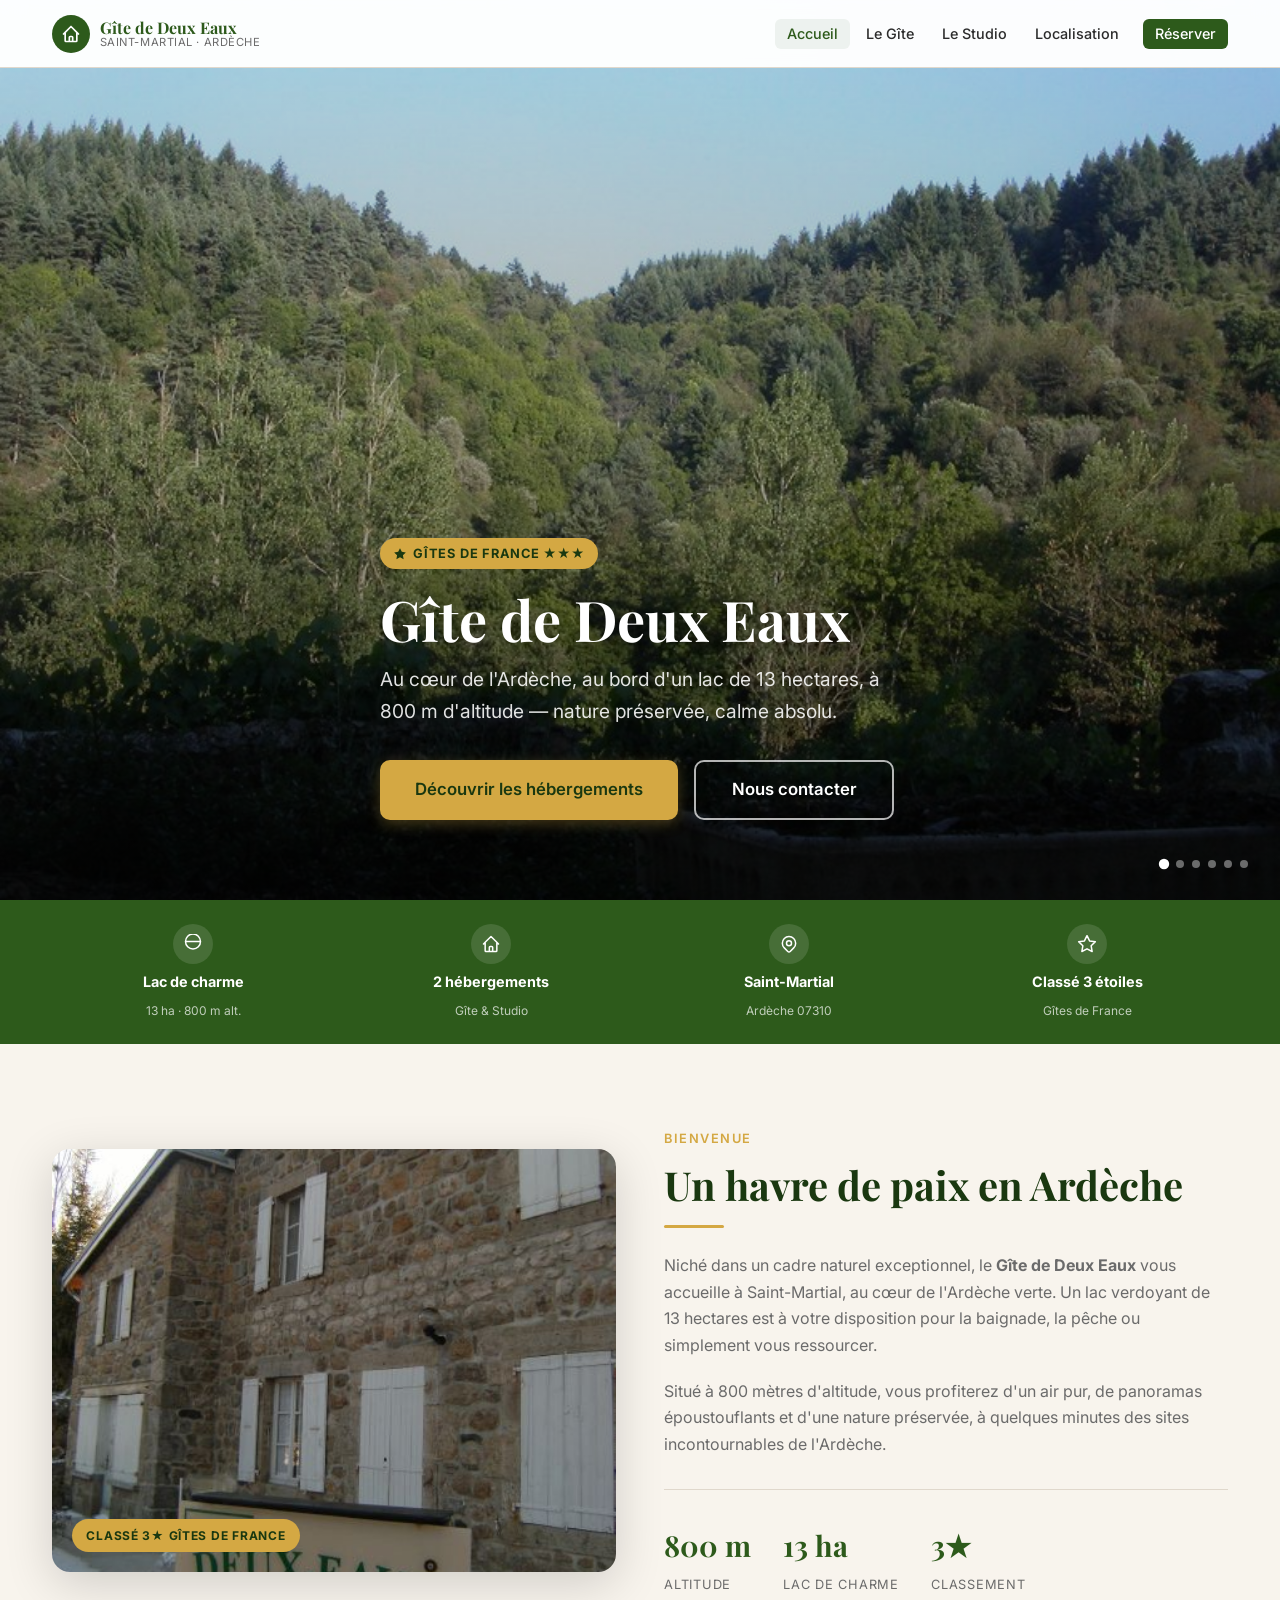
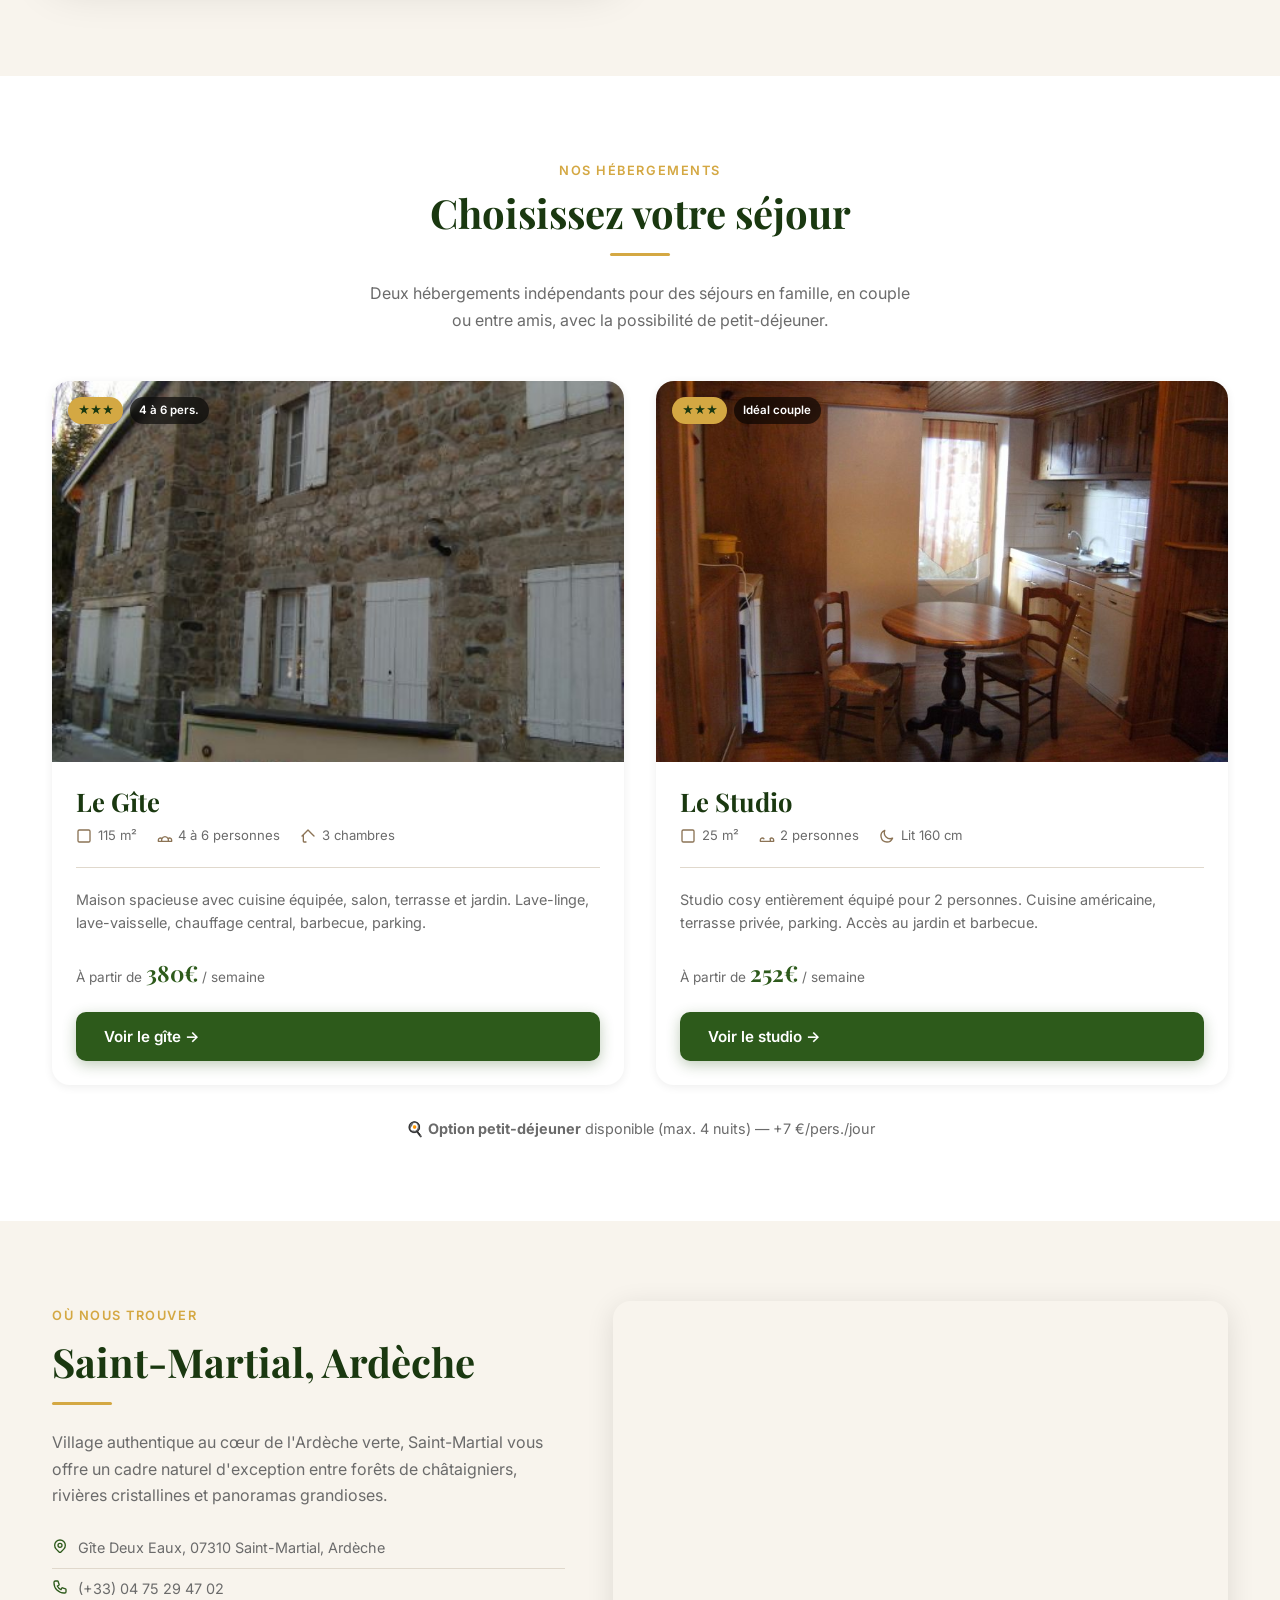
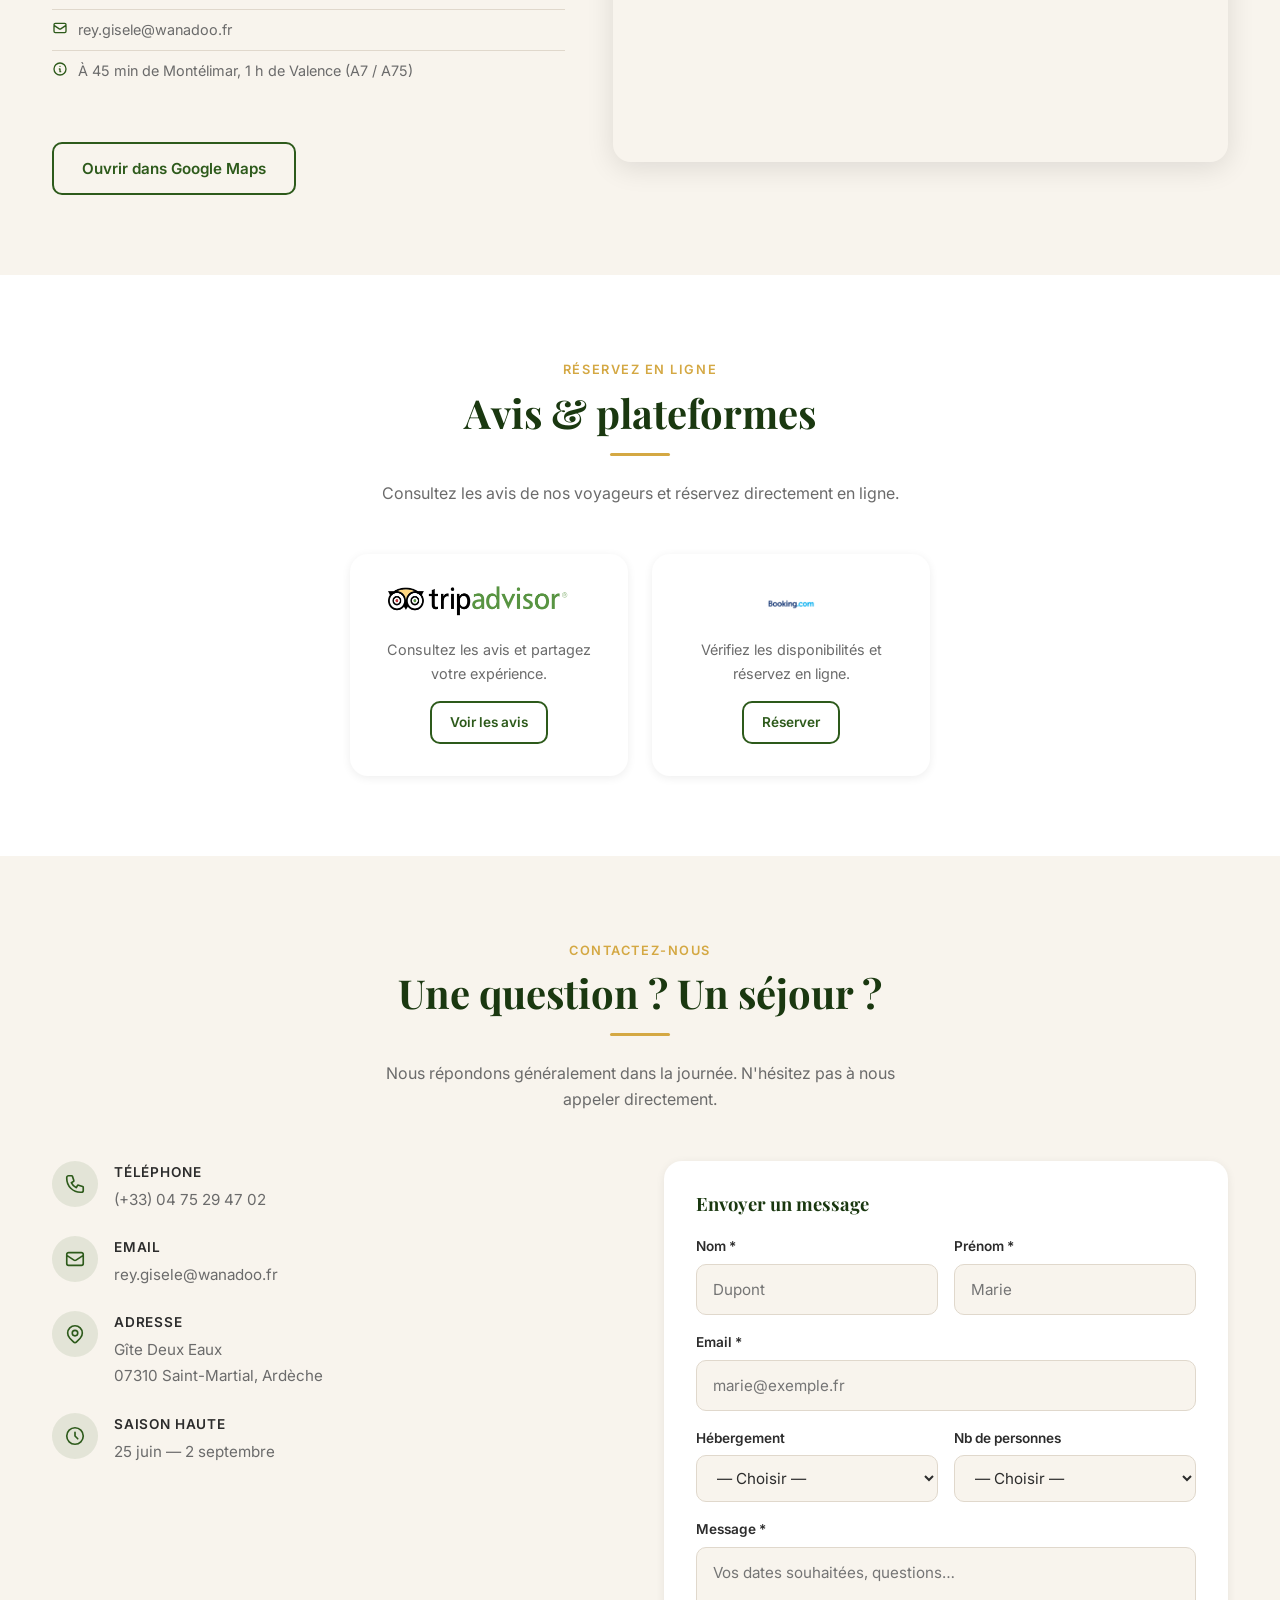
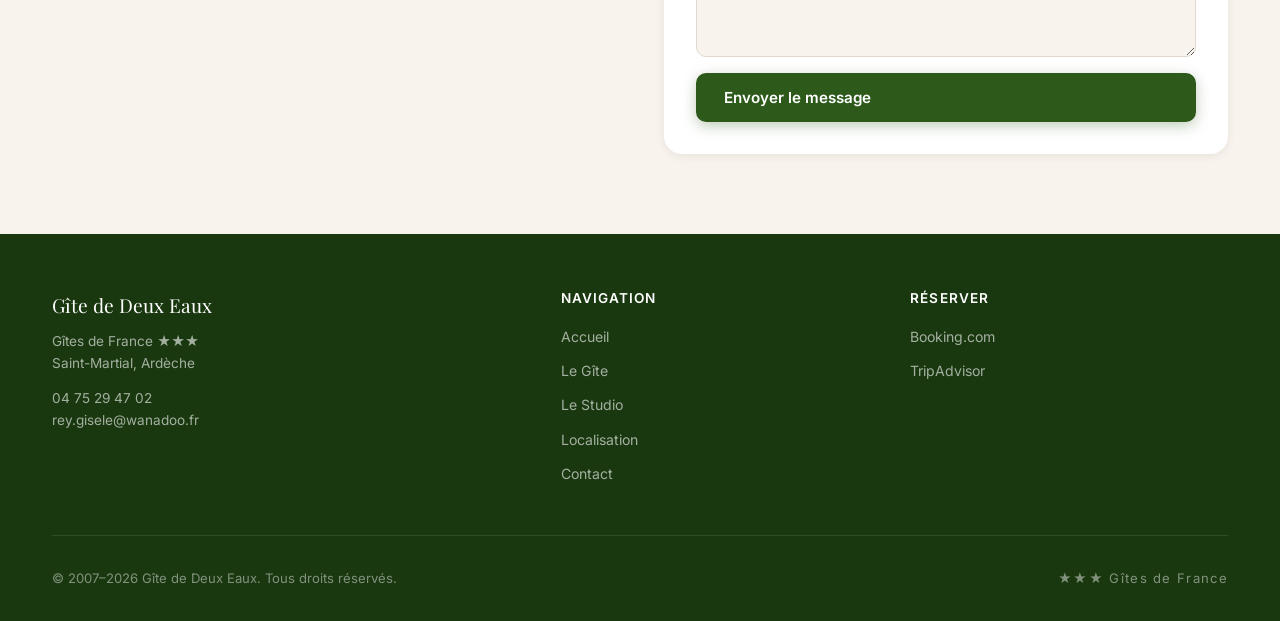
==== index.html @ bc22571c "update date" ====
<!DOCTYPE html>
<html lang="fr">
<head>
  <meta charset="UTF-8">
  <meta name="viewport" content="width=device-width, initial-scale=1.0">
  <title>Gîte de Deux Eaux — Location en Ardèche, Saint-Martial</title>
  <meta name="description" content="Gîte de France 3 étoiles à Saint-Martial en Ardèche. Au bord d'un lac de 13 hectares, à 800 m d'altitude. Gîte 115 m² (4-6 pers.) et Studio 25 m² (2 pers.).">
  <meta name="keywords" content="location gite ardeche, gite deux eaux, gite de france, gite saint martial, gite ardeche 3 etoiles">
  <link rel="canonical" href="https://giteardeche-deuxeaux.com/">
  <link rel="icon" href="gite.ico">
  <meta property="og:title" content="Gîte de Deux Eaux — Ardèche">
  <meta property="og:description" content="Gîte 3★ au bord d'un lac en Ardèche. Gîte 115 m² et Studio 25 m² à Saint-Martial.">
  <meta property="og:image" content="img/pres/5.jpg">
  <meta property="og:type" content="website">

  <link rel="preconnect" href="https://fonts.googleapis.com">
  <link rel="preconnect" href="https://fonts.gstatic.com" crossorigin>
  <link href="https://fonts.googleapis.com/css2?family=Playfair+Display:ital,wght@0,400;0,700;1,400&family=Inter:wght@400;500;600&display=swap" rel="stylesheet">
  <link rel="stylesheet" href="css/main.css">

  <script async src="https://www.googletagmanager.com/gtag/js?id=UA-49040727-1"></script>
  <script>window.dataLayer=window.dataLayer||[];function gtag(){dataLayer.push(arguments);}gtag('js',new Date());gtag('config','UA-49040727-1');</script>
</head>
<body>

<!-- NAVIGATION -->
<nav class="nav" id="nav" role="navigation" aria-label="Navigation principale">
  <div class="container nav__inner">
    <a href="index.html" class="nav__logo" aria-label="Gîte de Deux Eaux — Accueil">
      <div class="nav__logo-mark" aria-hidden="true">
        <svg viewBox="0 0 24 24" aria-hidden="true"><path d="M3 12l2-2m0 0l7-7 7 7M5 10v10a1 1 0 001 1h3m10-11l2 2m-2-2v10a1 1 0 01-1 1h-3m-6 0a1 1 0 001-1v-4a1 1 0 011-1h2a1 1 0 011 1v4a1 1 0 001 1m-6 0h6" stroke-linecap="round" stroke-linejoin="round"/></svg>
      </div>
      <div class="nav__logo-text">
        <span class="nav__logo-name">Gîte de Deux Eaux</span>
        <span class="nav__logo-sub">Saint-Martial · Ardèche</span>
      </div>
    </a>
    <ul class="nav__links" role="list">
      <li><a href="index.html" class="active">Accueil</a></li>
      <li><a href="location-gite-ardeche-deux-eaux-maison.html">Le Gîte</a></li>
      <li><a href="location-gite-ardeche-deux-eaux-studio.html">Le Studio</a></li>
      <li><a href="#localisation">Localisation</a></li>
      <li><a href="#contact" class="nav__book">Réserver</a></li>
    </ul>
    <button class="nav__burger" id="burger" aria-expanded="false" aria-controls="mobileMenu" aria-label="Ouvrir le menu">
      <span></span><span></span><span></span>
    </button>
  </div>
</nav>

<!-- Mobile menu -->
<div class="nav__mobile" id="mobileMenu" role="dialog" aria-label="Menu de navigation">
  <ul role="list">
    <li><a href="index.html">Accueil</a></li>
    <li><a href="location-gite-ardeche-deux-eaux-maison.html">Le Gîte (115 m²)</a></li>
    <li><a href="location-gite-ardeche-deux-eaux-studio.html">Le Studio (25 m²)</a></li>
    <li><a href="#localisation">Localisation</a></li>
    <li><a href="#contact" class="nav__book-mobile">Réserver / Contact</a></li>
  </ul>
</div>

<!-- HERO -->
<section class="hero" id="home" aria-label="Bienvenue au Gîte de Deux Eaux">
  <div class="hero__slides" aria-hidden="true">
    <div class="hero__slide active" style="background-image:url('img/pres/5.jpg')"></div>
    <div class="hero__slide" style="background-image:url('img/pres/8.jpg')"></div>
    <div class="hero__slide" style="background-image:url('img/pres/9.jpg')"></div>
    <div class="hero__slide" style="background-image:url('img/pres/11.jpg')"></div>
    <div class="hero__slide" style="background-image:url('img/pres/15.jpg')"></div>
    <div class="hero__slide" style="background-image:url('img/pres/16.jpg')"></div>
  </div>
  <div class="hero__overlay" aria-hidden="true"></div>
  <div class="hero__content container">
    <span class="hero__badge">
      <svg width="14" height="14" viewBox="0 0 24 24" fill="currentColor" aria-hidden="true"><path d="M12 2l3.09 6.26L22 9.27l-5 4.87 1.18 6.88L12 17.77l-6.18 3.25L7 14.14 2 9.27l6.91-1.01L12 2z"/></svg>
      Gîtes de France &#x2605;&#x2605;&#x2605;
    </span>
    <h1>Gîte de Deux Eaux</h1>
    <p>Au cœur de l'Ardèche, au bord d'un lac de 13 hectares, à 800 m d'altitude — nature préservée, calme absolu.</p>
    <div class="hero__actions">
      <a href="location-gite-ardeche-deux-eaux-maison.html" class="btn btn--accent btn--lg">Découvrir les hébergements</a>
      <a href="#contact" class="btn btn--outline btn--lg">Nous contacter</a>
    </div>
  </div>
  <div class="hero__dots" aria-label="Navigation du diaporama">
    <button class="hero__dot active" aria-label="Photo 1"></button>
    <button class="hero__dot" aria-label="Photo 2"></button>
    <button class="hero__dot" aria-label="Photo 3"></button>
    <button class="hero__dot" aria-label="Photo 4"></button>
    <button class="hero__dot" aria-label="Photo 5"></button>
    <button class="hero__dot" aria-label="Photo 6"></button>
  </div>
</section>

<!-- FEATURES BAR -->
<div class="features-bar">
  <div class="container">
    <div class="features-bar__grid">
      <div class="feature-item">
        <div class="feature-item__icon" aria-hidden="true">
          <svg viewBox="0 0 24 24"><path d="M3 9a9 9 0 0118 0M3 9c0 5 4 9 9 9s9-4 9-9M3 9h18" stroke-linecap="round" stroke-linejoin="round"/></svg>
        </div>
        <strong>Lac de charme</strong>
        <span>13 ha · 800 m alt.</span>
      </div>
      <div class="feature-item">
        <div class="feature-item__icon" aria-hidden="true">
          <svg viewBox="0 0 24 24"><path d="M3 12l2-2m0 0l7-7 7 7M5 10v10a1 1 0 001 1h3m10-11l2 2m-2-2v10a1 1 0 01-1 1h-3m-6 0a1 1 0 001-1v-4a1 1 0 011-1h2a1 1 0 011 1v4a1 1 0 001 1m-6 0h6" stroke-linecap="round" stroke-linejoin="round"/></svg>
        </div>
        <strong>2 hébergements</strong>
        <span>Gîte &amp; Studio</span>
      </div>
      <div class="feature-item">
        <div class="feature-item__icon" aria-hidden="true">
          <svg viewBox="0 0 24 24"><path d="M17.657 16.657L13.414 20.9a1.998 1.998 0 01-2.827 0l-4.244-4.243a8 8 0 1111.314 0z" stroke-linecap="round" stroke-linejoin="round"/><path d="M15 11a3 3 0 11-6 0 3 3 0 016 0z" stroke-linecap="round" stroke-linejoin="round"/></svg>
        </div>
        <strong>Saint-Martial</strong>
        <span>Ardèche 07310</span>
      </div>
      <div class="feature-item">
        <div class="feature-item__icon" aria-hidden="true">
          <svg viewBox="0 0 24 24"><path d="M12 2l3.09 6.26L22 9.27l-5 4.87 1.18 6.88L12 17.77l-6.18 3.25L7 14.14 2 9.27l6.91-1.01L12 2z" stroke-linecap="round" stroke-linejoin="round"/></svg>
        </div>
        <strong>Classé 3 étoiles</strong>
        <span>Gîtes de France</span>
      </div>
    </div>
  </div>
</div>

<!-- INTRO -->
<section class="section" id="presentation">
  <div class="container">
    <div class="intro__grid">
      <div class="intro__image fade-up">
        <img src="img/maison/1.JPG" alt="Vue extérieure du Gîte de Deux Eaux en Ardèche" loading="lazy" width="600" height="450">
        <span class="intro__badge">Classé 3&#x2605; Gîtes de France</span>
      </div>
      <div class="intro__text fade-up">
        <span class="eyebrow">Bienvenue</span>
        <h2>Un havre de paix en Ardèche</h2>
        <div class="separator"></div>
        <p>Niché dans un cadre naturel exceptionnel, le <strong>Gîte de Deux Eaux</strong> vous accueille à Saint-Martial, au cœur de l'Ardèche verte. Un lac verdoyant de 13 hectares est à votre disposition pour la baignade, la pêche ou simplement vous ressourcer.</p>
        <p>Situé à 800 mètres d'altitude, vous profiterez d'un air pur, de panoramas époustouflants et d'une nature préservée, à quelques minutes des sites incontournables de l'Ardèche.</p>
        <div class="intro__stats">
          <div class="intro__stat">
            <strong>800 m</strong>
            <span>Altitude</span>
          </div>
          <div class="intro__stat">
            <strong>13 ha</strong>
            <span>Lac de charme</span>
          </div>
          <div class="intro__stat">
            <strong>3&#x2605;</strong>
            <span>Classement</span>
          </div>
        </div>
      </div>
    </div>
  </div>
</section>

<!-- HÉBERGEMENTS -->
<section class="section section--alt" id="hebergements">
  <div class="container">
    <div class="section__header fade-up">
      <span class="eyebrow">Nos hébergements</span>
      <h2>Choisissez votre séjour</h2>
      <div class="separator separator--center"></div>
      <p>Deux hébergements indépendants pour des séjours en famille, en couple ou entre amis, avec la possibilité de petit-déjeuner.</p>
    </div>

    <div class="properties__grid">

      <!-- Le Gîte -->
      <article class="prop-card fade-up">
        <div class="prop-card__img">
          <img src="img/maison/1.JPG" alt="Le Gîte — maison 115 m²" loading="lazy" width="600" height="400">
          <div class="prop-card__tags">
            <span class="tag tag--accent">&#x2605;&#x2605;&#x2605;</span>
            <span class="tag">4 à 6 pers.</span>
          </div>
        </div>
        <div class="prop-card__body">
          <h3>Le Gîte</h3>
          <div class="prop-card__meta">
            <span class="prop-meta-item">
              <svg viewBox="0 0 24 24"><rect x="3" y="3" width="18" height="18" rx="2" stroke-linecap="round" stroke-linejoin="round"/></svg>
              115 m²
            </span>
            <span class="prop-meta-item">
              <svg viewBox="0 0 24 24"><path d="M17 20h5v-2a3 3 0 00-5.356-1.857M17 20H7m10 0v-2c0-.656-.126-1.283-.356-1.857M7 20H2v-2a3 3 0 015.356-1.857M7 20v-2c0-.656.126-1.283.356-1.857m0 0a5.002 5.002 0 019.288 0" stroke-linecap="round" stroke-linejoin="round"/></svg>
              4 à 6 personnes
            </span>
            <span class="prop-meta-item">
              <svg viewBox="0 0 24 24"><path d="M3 12l2-2m0 0l7-7 7 7M5 10v10a1 1 0 001 1h3m10-11l2 2" stroke-linecap="round" stroke-linejoin="round"/></svg>
              3 chambres
            </span>
          </div>
          <p>Maison spacieuse avec cuisine équipée, salon, terrasse et jardin. Lave-linge, lave-vaisselle, chauffage central, barbecue, parking.</p>
          <div class="prop-card__price">
            À partir de <strong>380€</strong> / semaine
          </div>
          <a href="location-gite-ardeche-deux-eaux-maison.html" class="btn btn--primary">Voir le gîte &rarr;</a>
        </div>
      </article>

      <!-- Le Studio -->
      <article class="prop-card fade-up">
        <div class="prop-card__img">
          <img src="img/studio/1.JPG" alt="Le Studio — logement pour 2 personnes 25 m²" loading="lazy" width="600" height="400">
          <div class="prop-card__tags">
            <span class="tag tag--accent">&#x2605;&#x2605;&#x2605;</span>
            <span class="tag">Idéal couple</span>
          </div>
        </div>
        <div class="prop-card__body">
          <h3>Le Studio</h3>
          <div class="prop-card__meta">
            <span class="prop-meta-item">
              <svg viewBox="0 0 24 24"><rect x="3" y="3" width="18" height="18" rx="2" stroke-linecap="round" stroke-linejoin="round"/></svg>
              25 m²
            </span>
            <span class="prop-meta-item">
              <svg viewBox="0 0 24 24"><path d="M17 20h5v-2a3 3 0 00-5.356-1.857M17 20H7m10 0v-2c0-.656-.126-1.283-.356-1.857M7 20H2v-2a3 3 0 015.356-1.857" stroke-linecap="round" stroke-linejoin="round"/></svg>
              2 personnes
            </span>
            <span class="prop-meta-item">
              <svg viewBox="0 0 24 24"><path d="M20.354 15.354A9 9 0 018.646 3.646 9.003 9.003 0 0012 21a9.003 9.003 0 008.354-5.646z" stroke-linecap="round" stroke-linejoin="round"/></svg>
              Lit 160 cm
            </span>
          </div>
          <p>Studio cosy entièrement équipé pour 2 personnes. Cuisine américaine, terrasse privée, parking. Accès au jardin et barbecue.</p>
          <div class="prop-card__price">
            À partir de <strong>252€</strong> / semaine
          </div>
          <a href="location-gite-ardeche-deux-eaux-studio.html" class="btn btn--primary">Voir le studio &rarr;</a>
        </div>
      </article>
    </div>

    <p class="text-center mt-md" style="font-size:.9rem; color:var(--c-text-muted)">
      &#x1F373; <strong>Option petit-déjeuner</strong> disponible (max. 4 nuits) — +7 €/pers./jour
    </p>
  </div>
</section>

<!-- LOCALISATION -->
<section class="section" id="localisation">
  <div class="container">
    <div class="location__grid">
      <div class="location__info fade-up">
        <span class="eyebrow">Où nous trouver</span>
        <h2>Saint-Martial, Ardèche</h2>
        <div class="separator"></div>
        <p>Village authentique au cœur de l'Ardèche verte, Saint-Martial vous offre un cadre naturel d'exception entre forêts de châtaigniers, rivières cristallines et panoramas grandioses.</p>
        <ul class="location__list">
          <li>
            <svg viewBox="0 0 24 24"><path d="M17.657 16.657L13.414 20.9a1.998 1.998 0 01-2.827 0l-4.244-4.243a8 8 0 1111.314 0z" stroke-linecap="round" stroke-linejoin="round"/><path d="M15 11a3 3 0 11-6 0 3 3 0 016 0z" stroke-linecap="round" stroke-linejoin="round"/></svg>
            Gîte Deux Eaux, 07310 Saint-Martial, Ardèche
          </li>
          <li>
            <svg viewBox="0 0 24 24"><path d="M3 5a2 2 0 012-2h3.28a1 1 0 01.948.684l1.498 4.493a1 1 0 01-.502 1.21l-2.257 1.13a11.042 11.042 0 005.516 5.516l1.13-2.257a1 1 0 011.21-.502l4.493 1.498a1 1 0 01.684.949V19a2 2 0 01-2 2h-1C9.716 21 3 14.284 3 6V5z" stroke-linecap="round" stroke-linejoin="round"/></svg>
            <a href="tel:+33475294702">(+33) 04 75 29 47 02</a>
          </li>
          <li>
            <svg viewBox="0 0 24 24"><path d="M3 8l7.89 5.26a2 2 0 002.22 0L21 8M5 19h14a2 2 0 002-2V7a2 2 0 00-2-2H5a2 2 0 00-2 2v10a2 2 0 002 2z" stroke-linecap="round" stroke-linejoin="round"/></svg>
            <a href="mailto:rey.gisele@wanadoo.fr">rey.gisele@wanadoo.fr</a>
          </li>
          <li>
            <svg viewBox="0 0 24 24"><path d="M13 16h-1v-4h-1m1-4h.01M21 12a9 9 0 11-18 0 9 9 0 0118 0z" stroke-linecap="round" stroke-linejoin="round"/></svg>
            À 45 min de Montélimar, 1 h de Valence (A7 / A75)
          </li>
        </ul>
        <a href="https://www.google.fr/maps/place/Gite+Deux+eaux/@44.876793,4.299393,17z"
           target="_blank" rel="noopener noreferrer" class="btn btn--outline-dark mt-md">
          Ouvrir dans Google Maps
        </a>
      </div>
      <div class="location__map-wrap fade-up">
        <iframe
          title="Localisation Gîte de Deux Eaux"
          src="https://www.google.com/maps/embed?pb=!1m18!1m12!1m3!1d1400!2d4.299393!3d44.876793!2m3!1f0!2f0!3f0!3m2!1i1024!2i768!4f13.1!3m3!1m2!1s0x0%3A0x0!2sSaint-Martial%2C+Ard%C3%A8che!5e0!3m2!1sfr!2sfr!4v1"
          allowfullscreen loading="lazy" referrerpolicy="no-referrer-when-downgrade">
        </iframe>
      </div>
    </div>
  </div>
</section>

<!-- AVIS / PLATEFORMES -->
<section class="section section--alt" id="avis">
  <div class="container">
    <div class="section__header fade-up">
      <span class="eyebrow">Réservez en ligne</span>
      <h2>Avis &amp; plateformes</h2>
      <div class="separator separator--center"></div>
      <p>Consultez les avis de nos voyageurs et réservez directement en ligne.</p>
    </div>
    <div class="platforms__grid" style="max-width:580px; margin:0 auto;">
      <a href="https://www.tripadvisor.fr/VacationRentalReview-g551474-d6834698-Gite_de_Deux_Eaux-Ardeche_Rhone_Alpes.html"
         target="_blank" rel="noopener noreferrer" class="platform-card fade-up">
        <img src="img/tripadvisor.png" alt="TripAdvisor" width="160" height="36" loading="lazy">
        <p>Consultez les avis et partagez votre expérience.</p>
        <span class="btn btn--outline-dark btn--sm">Voir les avis</span>
      </a>
      <a href="https://www.booking.com/hotel/fr/gite-deux-eaux.fr.html"
         target="_blank" rel="noopener noreferrer" class="platform-card fade-up">
        <img src="img/booking.png" alt="Booking.com" width="140" height="36" loading="lazy">
        <p>Vérifiez les disponibilités et réservez en ligne.</p>
        <span class="btn btn--outline-dark btn--sm">Réserver</span>
      </a>
    </div>
  </div>
</section>

<!-- CONTACT -->
<section class="section" id="contact">
  <div class="container">
    <div class="section__header fade-up">
      <span class="eyebrow">Contactez-nous</span>
      <h2>Une question ? Un séjour ?</h2>
      <div class="separator separator--center"></div>
      <p>Nous répondons généralement dans la journée. N'hésitez pas à nous appeler directement.</p>
    </div>
    <div class="contact__grid">
      <div class="contact-info fade-up">
        <div class="contact-item">
          <div class="contact-item__icon">
            <svg viewBox="0 0 24 24"><path d="M3 5a2 2 0 012-2h3.28a1 1 0 01.948.684l1.498 4.493a1 1 0 01-.502 1.21l-2.257 1.13a11.042 11.042 0 005.516 5.516l1.13-2.257a1 1 0 011.21-.502l4.493 1.498a1 1 0 01.684.949V19a2 2 0 01-2 2h-1C9.716 21 3 14.284 3 6V5z" stroke-linecap="round" stroke-linejoin="round"/></svg>
          </div>
          <div class="contact-item__text">
            <strong>Téléphone</strong>
            <a href="tel:+33475294702">(+33) 04 75 29 47 02</a>
          </div>
        </div>
        <div class="contact-item">
          <div class="contact-item__icon">
            <svg viewBox="0 0 24 24"><path d="M3 8l7.89 5.26a2 2 0 002.22 0L21 8M5 19h14a2 2 0 002-2V7a2 2 0 00-2-2H5a2 2 0 00-2 2v10a2 2 0 002 2z" stroke-linecap="round" stroke-linejoin="round"/></svg>
          </div>
          <div class="contact-item__text">
            <strong>Email</strong>
            <a href="mailto:rey.gisele@wanadoo.fr">rey.gisele@wanadoo.fr</a>
          </div>
        </div>
        <div class="contact-item">
          <div class="contact-item__icon">
            <svg viewBox="0 0 24 24"><path d="M17.657 16.657L13.414 20.9a1.998 1.998 0 01-2.827 0l-4.244-4.243a8 8 0 1111.314 0z" stroke-linecap="round" stroke-linejoin="round"/><path d="M15 11a3 3 0 11-6 0 3 3 0 016 0z" stroke-linecap="round" stroke-linejoin="round"/></svg>
          </div>
          <div class="contact-item__text">
            <strong>Adresse</strong>
            <span>Gîte Deux Eaux<br>07310 Saint-Martial, Ardèche</span>
          </div>
        </div>
        <div class="contact-item">
          <div class="contact-item__icon">
            <svg viewBox="0 0 24 24"><path d="M12 8v4l3 3m6-3a9 9 0 11-18 0 9 9 0 0118 0z" stroke-linecap="round" stroke-linejoin="round"/></svg>
          </div>
          <div class="contact-item__text">
            <strong>Saison haute</strong>
            <span>25 juin — 2 septembre</span>
          </div>
        </div>
      </div>

      <div class="contact-form fade-up">
        <h3>Envoyer un message</h3>
        <form id="contactForm" action="mailto:rey.gisele@wanadoo.fr" novalidate>
          <div class="form-row form-row--2">
            <div class="form-group">
              <label for="nom">Nom *</label>
              <input type="text" id="nom" name="nom" required autocomplete="family-name" placeholder="Dupont">
            </div>
            <div class="form-group">
              <label for="prenom">Prénom *</label>
              <input type="text" id="prenom" name="prenom" required autocomplete="given-name" placeholder="Marie">
            </div>
          </div>
          <div class="form-row">
            <div class="form-group">
              <label for="email">Email *</label>
              <input type="email" id="email" name="email" required autocomplete="email" placeholder="marie@exemple.fr">
            </div>
          </div>
          <div class="form-row form-row--2">
            <div class="form-group">
              <label for="hebergement">Hébergement</label>
              <select id="hebergement" name="hebergement">
                <option value="">— Choisir —</option>
                <option value="gite">Le Gîte (4-6 pers.)</option>
                <option value="studio">Le Studio (2 pers.)</option>
              </select>
            </div>
            <div class="form-group">
              <label for="personnes">Nb de personnes</label>
              <select id="personnes" name="personnes">
                <option value="">— Choisir —</option>
                <option>2</option><option>3</option><option>4</option>
                <option>5</option><option>6</option>
              </select>
            </div>
          </div>
          <div class="form-row">
            <div class="form-group">
              <label for="message">Message *</label>
              <textarea id="message" name="message" required placeholder="Vos dates souhaitées, questions…"></textarea>
            </div>
          </div>
          <button type="submit" class="btn btn--primary" style="width:100%">Envoyer le message</button>
        </form>
      </div>
    </div>
  </div>
</section>

<!-- FOOTER -->
<footer class="footer" role="contentinfo">
  <div class="container">
    <div class="footer__grid">
      <div class="footer__brand">
        <span style="display:block; font-family:var(--font-heading); font-size:1.2rem; color:#fff; margin-bottom:.35rem">Gîte de Deux Eaux</span>
        <p>Gîtes de France &#x2605;&#x2605;&#x2605;<br>Saint-Martial, Ardèche</p>
        <p style="margin-top:.75rem">
          <a href="tel:+33475294702" style="color:rgba(255,255,255,.6)">04 75 29 47 02</a><br>
          <a href="mailto:rey.gisele@wanadoo.fr" style="color:rgba(255,255,255,.6)">rey.gisele@wanadoo.fr</a>
        </p>
      </div>
      <div class="footer__col">
        <h4>Navigation</h4>
        <ul>
          <li><a href="index.html">Accueil</a></li>
          <li><a href="location-gite-ardeche-deux-eaux-maison.html">Le Gîte</a></li>
          <li><a href="location-gite-ardeche-deux-eaux-studio.html">Le Studio</a></li>
          <li><a href="#localisation">Localisation</a></li>
          <li><a href="#contact">Contact</a></li>
        </ul>
      </div>
      <div class="footer__col">
        <h4>Réserver</h4>
        <ul>
          <li><a href="https://www.booking.com/hotel/fr/gite-deux-eaux.fr.html" target="_blank" rel="noopener noreferrer">Booking.com</a></li>
          <li><a href="https://www.tripadvisor.fr/VacationRentalReview-g551474-d6834698-Gite_de_Deux_Eaux-Ardeche_Rhone_Alpes.html" target="_blank" rel="noopener noreferrer">TripAdvisor</a></li>
        </ul>
      </div>
    </div>
    <div class="footer__bottom">
      <p>&copy; 2007–2026 Gîte de Deux Eaux. Tous droits réservés.</p>
      <p class="footer__stars">&#x2605;&#x2605;&#x2605; Gîtes de France</p>
    </div>
  </div>
</footer>

<button class="scroll-top" id="scrollTop" aria-label="Retour en haut de page">
  <svg viewBox="0 0 24 24"><path d="M5 15l7-7 7 7" stroke-linecap="round" stroke-linejoin="round"/></svg>
</button>

<script src="js/main.js"></script>
</body>
</html>
---- css/main.css ----
/* ============================================================
   GÎTE DE DEUX EAUX — Design System
   Mobile-first responsive, Ardèche nature theme
   ============================================================ */

/* ===== CUSTOM PROPERTIES ===== */
:root {
  --c-primary:       #2d5a1b;
  --c-primary-dark:  #1a3810;
  --c-primary-light: #3d7a26;
  --c-secondary:     #8b7355;
  --c-accent:        #d4a843;
  --c-accent-light:  #e8c469;
  --c-bg:            #f8f4ed;
  --c-bg-card:       #ffffff;
  --c-text:          #2c2c2c;
  --c-text-muted:    #6b6b6b;
  --c-border:        #e0d8cc;
  --c-overlay:       rgba(0, 0, 0, 0.45);

  --font-heading: 'Playfair Display', Georgia, 'Times New Roman', serif;
  --font-body:    'Inter', system-ui, -apple-system, sans-serif;

  --nav-h:      68px;
  --max-w:      1240px;
  --gap:        1.5rem;
  --r:          10px;
  --r-lg:       18px;
  --shadow-sm:  0 2px 10px rgba(0,0,0,.07);
  --shadow-md:  0 6px 28px rgba(0,0,0,.11);
  --shadow-lg:  0 12px 48px rgba(0,0,0,.16);
  --ease:       .3s ease;
}

/* ===== RESET ===== */
*, *::before, *::after { box-sizing: border-box; margin: 0; padding: 0; }
html { scroll-behavior: smooth; -webkit-text-size-adjust: 100%; }
body {
  font-family: var(--font-body);
  font-size: 1rem;
  line-height: 1.65;
  color: var(--c-text);
  background: var(--c-bg);
  overflow-x: hidden;
}
img, video { max-width: 100%; height: auto; display: block; }
a { color: inherit; text-decoration: none; }
ul { list-style: none; }
button { cursor: pointer; font: inherit; border: none; background: none; }
input, textarea, select { font: inherit; }

/* ===== TYPOGRAPHY ===== */
h1, h2, h3, h4, h5 {
  font-family: var(--font-heading);
  line-height: 1.2;
  color: var(--c-primary-dark);
}
h1 { font-size: clamp(2rem, 5vw, 3.5rem); }
h2 { font-size: clamp(1.6rem, 3.5vw, 2.5rem); }
h3 { font-size: clamp(1.2rem, 2.5vw, 1.6rem); }
h4 { font-size: 1.15rem; }
p { color: var(--c-text-muted); }

/* ===== LAYOUT ===== */
.container {
  max-width: var(--max-w);
  margin: 0 auto;
  padding: 0 1.25rem;
}
@media (min-width: 768px) { .container { padding: 0 2rem; } }

.section { padding: 5rem 0; }
.section--alt { background: var(--c-bg-card); }

.section__header {
  text-align: center;
  margin-bottom: 3rem;
}
.section__header .eyebrow {
  display: inline-block;
  font-size: .8rem;
  font-weight: 600;
  letter-spacing: .12em;
  text-transform: uppercase;
  color: var(--c-accent);
  margin-bottom: .5rem;
}
.section__header h2 { margin-bottom: .75rem; }
.section__header p { max-width: 540px; margin: 0 auto; }

/* ===== BUTTONS ===== */
.btn {
  display: inline-flex;
  align-items: center;
  gap: .5rem;
  padding: .75rem 1.75rem;
  border-radius: var(--r);
  font-weight: 600;
  font-size: .95rem;
  transition: background var(--ease), color var(--ease), transform var(--ease), box-shadow var(--ease);
  white-space: nowrap;
}
.btn:hover { transform: translateY(-2px); }
.btn--primary {
  background: var(--c-primary);
  color: #fff;
  box-shadow: 0 4px 14px rgba(45,90,27,.3);
}
.btn--primary:hover {
  background: var(--c-primary-dark);
  box-shadow: 0 6px 20px rgba(45,90,27,.4);
}
.btn--accent {
  background: var(--c-accent);
  color: var(--c-primary-dark);
  box-shadow: 0 4px 14px rgba(212,168,67,.3);
}
.btn--accent:hover {
  background: var(--c-accent-light);
  box-shadow: 0 6px 20px rgba(212,168,67,.4);
}
.btn--outline {
  background: transparent;
  color: #fff;
  border: 2px solid rgba(255,255,255,.7);
}
.btn--outline:hover {
  background: rgba(255,255,255,.15);
  border-color: #fff;
}
.btn--outline-dark {
  background: transparent;
  color: var(--c-primary);
  border: 2px solid var(--c-primary);
}
.btn--outline-dark:hover { background: var(--c-primary); color: #fff; }
.btn--lg { padding: .9rem 2.2rem; font-size: 1.05rem; }
.btn--sm { padding: .5rem 1.1rem; font-size: .85rem; }

/* ===== NAVIGATION ===== */
.nav {
  position: fixed;
  top: 0; left: 0; right: 0;
  height: var(--nav-h);
  background: rgba(255,255,255,.97);
  backdrop-filter: blur(12px);
  -webkit-backdrop-filter: blur(12px);
  border-bottom: 1px solid var(--c-border);
  z-index: 1000;
  transition: box-shadow var(--ease);
}
.nav.scrolled { box-shadow: var(--shadow-sm); }

.nav__inner {
  height: 100%;
  display: flex;
  align-items: center;
  justify-content: space-between;
  gap: 1rem;
}

.nav__logo {
  display: flex;
  align-items: center;
  gap: .6rem;
  color: var(--c-primary);
}
.nav__logo-mark {
  width: 38px; height: 38px;
  background: var(--c-primary);
  border-radius: 50%;
  display: flex;
  align-items: center;
  justify-content: center;
  flex-shrink: 0;
}
.nav__logo-mark svg { width: 20px; height: 20px; fill: none; stroke: #fff; stroke-width: 2; }
.nav__logo-text { line-height: 1.1; }
.nav__logo-name {
  display: block;
  font-family: var(--font-heading);
  font-size: 1rem;
  font-weight: 700;
  color: var(--c-primary);
}
.nav__logo-sub {
  display: block;
  font-size: .7rem;
  color: var(--c-text-muted);
  letter-spacing: .05em;
  text-transform: uppercase;
}

.nav__links {
  display: none;
  align-items: center;
  gap: .25rem;
}
@media (min-width: 860px) { .nav__links { display: flex; } }

.nav__links a {
  position: relative;
  padding: .4rem .75rem;
  font-size: .9rem;
  font-weight: 500;
  color: var(--c-text);
  border-radius: 6px;
  transition: color var(--ease), background var(--ease);
}
.nav__links a:hover, .nav__links a.active {
  color: var(--c-primary);
  background: rgba(45,90,27,.07);
}
.nav__links .nav__book {
  background: var(--c-primary);
  color: #fff;
  margin-left: .5rem;
}
.nav__links .nav__book:hover {
  background: var(--c-primary-dark);
  color: #fff;
}

.nav__burger {
  display: flex;
  flex-direction: column;
  gap: 5px;
  padding: 8px;
  border-radius: 6px;
  transition: background var(--ease);
}
.nav__burger:hover { background: rgba(0,0,0,.05); }
@media (min-width: 860px) { .nav__burger { display: none; } }

.nav__burger span {
  display: block;
  width: 22px; height: 2px;
  background: var(--c-text);
  border-radius: 2px;
  transition: transform var(--ease), opacity var(--ease);
}
.nav__burger[aria-expanded="true"] span:nth-child(1) { transform: rotate(45deg) translate(5px, 5px); }
.nav__burger[aria-expanded="true"] span:nth-child(2) { opacity: 0; transform: scaleX(0); }
.nav__burger[aria-expanded="true"] span:nth-child(3) { transform: rotate(-45deg) translate(5px, -5px); }

.nav__mobile {
  position: fixed;
  top: var(--nav-h); left: 0; right: 0;
  background: #fff;
  border-bottom: 1px solid var(--c-border);
  box-shadow: var(--shadow-md);
  padding: 1.25rem;
  transform: translateY(-110%);
  opacity: 0;
  transition: transform .35s ease, opacity .35s ease;
  z-index: 998;
}
.nav__mobile.open {
  transform: translateY(0);
  opacity: 1;
}
.nav__mobile a {
  display: flex;
  align-items: center;
  padding: .85rem 0;
  font-size: 1.05rem;
  font-weight: 500;
  border-bottom: 1px solid var(--c-border);
  color: var(--c-text);
  transition: color var(--ease);
}
.nav__mobile a:hover { color: var(--c-primary); }
.nav__mobile a:last-child { border-bottom: none; padding-top: 1rem; }
.nav__mobile .nav__book-mobile {
  margin-top: .5rem;
  justify-content: center;
  background: var(--c-primary);
  color: #fff;
  border-radius: var(--r);
  border-bottom: none !important;
  padding: .85rem 1rem;
}

/* ===== HERO ===== */
.hero {
  position: relative;
  height: 100svh;
  min-height: 560px;
  max-height: 900px;
  overflow: hidden;
  margin-top: 0;
  padding-top: var(--nav-h);
  display: flex;
  align-items: flex-end;
}

.hero__slides {
  position: absolute;
  inset: 0;
}
.hero__slide {
  position: absolute;
  inset: 0;
  background-size: cover;
  background-position: center;
  opacity: 0;
  transition: opacity 1.2s ease;
}
.hero__slide.active { opacity: 1; }

.hero__overlay {
  position: absolute;
  inset: 0;
  background: linear-gradient(
    to top,
    rgba(0,0,0,.7) 0%,
    rgba(0,0,0,.3) 50%,
    rgba(0,0,0,.1) 100%
  );
}

.hero__content {
  position: relative;
  z-index: 2;
  padding: 3rem 1.25rem 4rem;
  color: #fff;
}
@media (min-width: 768px) { .hero__content { padding: 3rem 2rem 5rem; } }

.hero__badge {
  display: inline-flex;
  align-items: center;
  gap: .4rem;
  background: var(--c-accent);
  color: var(--c-primary-dark);
  font-size: .8rem;
  font-weight: 700;
  letter-spacing: .06em;
  text-transform: uppercase;
  padding: .3rem .8rem;
  border-radius: 20px;
  margin-bottom: 1rem;
}

.hero__content h1 {
  color: #fff;
  margin-bottom: .75rem;
  text-shadow: 0 2px 12px rgba(0,0,0,.3);
}

.hero__content p {
  font-size: clamp(1rem, 2vw, 1.2rem);
  color: rgba(255,255,255,.88);
  margin-bottom: 2rem;
  max-width: 520px;
}

.hero__actions { display: flex; gap: 1rem; flex-wrap: wrap; }

.hero__dots {
  position: absolute;
  bottom: 2rem;
  right: 2rem;
  z-index: 3;
  display: flex;
  gap: .5rem;
}
.hero__dot {
  width: 8px; height: 8px;
  border-radius: 50%;
  background: rgba(255,255,255,.4);
  border: none;
  transition: background var(--ease), transform var(--ease);
  padding: 0;
}
.hero__dot.active {
  background: #fff;
  transform: scale(1.3);
}

/* ===== FEATURES BAR ===== */
.features-bar {
  background: var(--c-primary);
  color: #fff;
  padding: 1.5rem 0;
}
.features-bar__grid {
  display: grid;
  grid-template-columns: repeat(2, 1fr);
  gap: 1rem;
}
@media (min-width: 540px) { .features-bar__grid { grid-template-columns: repeat(4, 1fr); } }

.feature-item {
  display: flex;
  flex-direction: column;
  align-items: center;
  text-align: center;
  gap: .4rem;
}
.feature-item__icon {
  width: 40px; height: 40px;
  background: rgba(255,255,255,.12);
  border-radius: 50%;
  display: flex;
  align-items: center;
  justify-content: center;
}
.feature-item__icon svg { width: 20px; height: 20px; stroke: #fff; fill: none; stroke-width: 1.8; }
.feature-item strong {
  display: block;
  font-size: .9rem;
  color: #fff;
}
.feature-item span {
  font-size: .75rem;
  color: rgba(255,255,255,.7);
}

/* ===== INTRO ===== */
.intro__grid {
  display: grid;
  gap: 3rem;
  align-items: center;
}
@media (min-width: 860px) {
  .intro__grid { grid-template-columns: 1fr 1fr; }
}
.intro__image {
  position: relative;
  border-radius: var(--r-lg);
  overflow: hidden;
  aspect-ratio: 4/3;
  box-shadow: var(--shadow-lg);
}
.intro__image img {
  width: 100%;
  height: 100%;
  object-fit: cover;
  transition: transform .8s ease;
}
.intro__image:hover img { transform: scale(1.04); }
.intro__badge {
  position: absolute;
  bottom: 1.25rem; left: 1.25rem;
  background: var(--c-accent);
  color: var(--c-primary-dark);
  font-size: .75rem;
  font-weight: 700;
  padding: .4rem .9rem;
  border-radius: 20px;
  text-transform: uppercase;
  letter-spacing: .06em;
}
.intro__text .eyebrow {
  display: inline-block;
  font-size: .8rem;
  font-weight: 600;
  letter-spacing: .12em;
  text-transform: uppercase;
  color: var(--c-accent);
  margin-bottom: .75rem;
}
.intro__text h2 { margin-bottom: 1rem; }
.intro__text p { margin-bottom: 1.25rem; }
.intro__stats {
  display: flex;
  gap: 2rem;
  margin-top: 2rem;
  padding-top: 2rem;
  border-top: 1px solid var(--c-border);
}
.intro__stat strong {
  display: block;
  font-family: var(--font-heading);
  font-size: 1.8rem;
  color: var(--c-primary);
}
.intro__stat span {
  font-size: .8rem;
  color: var(--c-text-muted);
  text-transform: uppercase;
  letter-spacing: .06em;
}

/* ===== PROPERTIES ===== */
.properties__grid {
  display: grid;
  gap: 2rem;
}
@media (min-width: 640px) { .properties__grid { grid-template-columns: repeat(2, 1fr); } }

.prop-card {
  background: var(--c-bg-card);
  border-radius: var(--r-lg);
  overflow: hidden;
  box-shadow: var(--shadow-sm);
  transition: transform var(--ease), box-shadow var(--ease);
  display: flex;
  flex-direction: column;
}
.prop-card:hover { transform: translateY(-6px); box-shadow: var(--shadow-lg); }

.prop-card__img {
  position: relative;
  aspect-ratio: 3/2;
  overflow: hidden;
}
.prop-card__img img {
  width: 100%; height: 100%;
  object-fit: cover;
  transition: transform .7s ease;
}
.prop-card:hover .prop-card__img img { transform: scale(1.06); }

.prop-card__tags {
  position: absolute;
  top: 1rem; left: 1rem;
  display: flex;
  gap: .4rem;
}
.tag {
  background: rgba(0,0,0,.6);
  backdrop-filter: blur(6px);
  color: #fff;
  font-size: .72rem;
  font-weight: 600;
  padding: .25rem .6rem;
  border-radius: 20px;
}
.tag--accent { background: var(--c-accent); color: var(--c-primary-dark); }

.prop-card__body {
  padding: 1.5rem;
  flex: 1;
  display: flex;
  flex-direction: column;
}
.prop-card__body h3 { margin-bottom: .5rem; }
.prop-card__body p { margin-bottom: 1.25rem; font-size: .9rem; flex: 1; }

.prop-card__meta {
  display: flex;
  gap: 1.25rem;
  margin-bottom: 1.25rem;
  padding-bottom: 1.25rem;
  border-bottom: 1px solid var(--c-border);
}
.prop-meta-item {
  display: flex;
  align-items: center;
  gap: .35rem;
  font-size: .82rem;
  color: var(--c-text-muted);
}
.prop-meta-item svg { width: 16px; height: 16px; stroke: var(--c-secondary); fill: none; stroke-width: 2; }

.prop-card__price {
  margin-bottom: 1.25rem;
  font-size: .85rem;
  color: var(--c-text-muted);
}
.prop-card__price strong {
  font-family: var(--font-heading);
  font-size: 1.4rem;
  color: var(--c-primary);
}

/* ===== GALLERY ===== */
.gallery__grid {
  display: grid;
  grid-template-columns: repeat(2, 1fr);
  gap: .5rem;
}
@media (min-width: 540px) { .gallery__grid { grid-template-columns: repeat(3, 1fr); } }
@media (min-width: 860px) { .gallery__grid { grid-template-columns: repeat(4, 1fr); } }

.gallery__item {
  position: relative;
  aspect-ratio: 4/3;
  overflow: hidden;
  border-radius: var(--r);
  cursor: pointer;
}
.gallery__item img {
  width: 100%; height: 100%;
  object-fit: cover;
  transition: transform .6s ease;
}
.gallery__item:hover img { transform: scale(1.08); }
.gallery__item::after {
  content: '';
  position: absolute;
  inset: 0;
  background: rgba(0,0,0,0);
  transition: background var(--ease);
}
.gallery__item:hover::after { background: rgba(0,0,0,.2); }
.gallery__item-icon {
  position: absolute;
  inset: 0;
  display: flex;
  align-items: center;
  justify-content: center;
  z-index: 1;
  opacity: 0;
  transition: opacity var(--ease);
}
.gallery__item:hover .gallery__item-icon { opacity: 1; }
.gallery__item-icon svg { width: 36px; height: 36px; stroke: #fff; fill: none; stroke-width: 1.5; }

/* Gallery load-more */
.gallery__hidden { display: none; }
.gallery__hidden.shown { display: contents; }
.gallery__more { text-align: center; margin-top: 2rem; }

/* ===== LIGHTBOX ===== */
.lightbox {
  display: none;
  position: fixed;
  inset: 0;
  z-index: 2000;
  background: rgba(0,0,0,.92);
  align-items: center;
  justify-content: center;
  padding: 1rem;
}
.lightbox.open { display: flex; animation: lbIn .25s ease; }
@keyframes lbIn { from { opacity: 0; } to { opacity: 1; } }

.lightbox__inner {
  position: relative;
  max-width: 90vw;
  max-height: 90vh;
  display: flex;
  flex-direction: column;
  align-items: center;
}
.lightbox__img {
  max-width: 90vw;
  max-height: 80vh;
  object-fit: contain;
  border-radius: var(--r);
  box-shadow: var(--shadow-lg);
}
.lightbox__caption {
  color: rgba(255,255,255,.7);
  font-size: .85rem;
  margin-top: .75rem;
}
.lightbox__close {
  position: fixed;
  top: 1.25rem; right: 1.25rem;
  width: 44px; height: 44px;
  border-radius: 50%;
  background: rgba(255,255,255,.1);
  color: #fff;
  display: flex;
  align-items: center;
  justify-content: center;
  transition: background var(--ease);
  font-size: 1.4rem;
  line-height: 1;
}
.lightbox__close:hover { background: rgba(255,255,255,.2); }
.lightbox__prev, .lightbox__next {
  position: fixed;
  top: 50%; transform: translateY(-50%);
  width: 48px; height: 48px;
  border-radius: 50%;
  background: rgba(255,255,255,.1);
  color: #fff;
  display: flex;
  align-items: center;
  justify-content: center;
  transition: background var(--ease);
}
.lightbox__prev { left: 1rem; }
.lightbox__next { right: 1rem; }
.lightbox__prev:hover, .lightbox__next:hover { background: rgba(255,255,255,.2); }
.lightbox__prev svg, .lightbox__next svg, .lightbox__close svg {
  width: 20px; height: 20px;
  stroke: #fff; fill: none; stroke-width: 2.5;
}

/* ===== PRICING ===== */
.pricing__wrap {
  display: grid;
  gap: 2rem;
}
@media (min-width: 860px) { .pricing__wrap { grid-template-columns: repeat(2, 1fr); } }

.pricing-card {
  background: var(--c-bg-card);
  border-radius: var(--r-lg);
  overflow: hidden;
  box-shadow: var(--shadow-sm);
}
.pricing-card__header {
  background: var(--c-primary);
  color: #fff;
  padding: 1.25rem 1.5rem;
  display: flex;
  align-items: center;
  gap: .75rem;
}
.pricing-card__header svg { width: 22px; height: 22px; stroke: rgba(255,255,255,.8); fill: none; stroke-width: 1.8; }
.pricing-card__header h3 {
  color: #fff;
  font-size: 1.05rem;
  font-family: var(--font-body);
  font-weight: 600;
}
.pricing-card__table {
  width: 100%;
  border-collapse: collapse;
}
.pricing-card__table th {
  background: rgba(45,90,27,.06);
  padding: .65rem 1.1rem;
  text-align: left;
  font-size: .8rem;
  font-weight: 600;
  text-transform: uppercase;
  letter-spacing: .06em;
  color: var(--c-primary);
}
.pricing-card__table td {
  padding: .65rem 1.1rem;
  font-size: .9rem;
  border-bottom: 1px solid var(--c-border);
  color: var(--c-text);
}
.pricing-card__table tr:last-child td { border-bottom: none; }
.pricing-card__table .price {
  font-weight: 700;
  color: var(--c-primary);
  white-space: nowrap;
}
.pricing-note {
  font-size: .8rem;
  color: var(--c-text-muted);
  padding: 1rem 1.5rem;
  background: rgba(0,0,0,.02);
  border-top: 1px solid var(--c-border);
}

/* ===== PROPERTY HERO ===== */
.prop-hero {
  position: relative;
  height: 60vh;
  min-height: 380px;
  max-height: 600px;
  overflow: hidden;
  margin-top: var(--nav-h);
}
.prop-hero img {
  width: 100%; height: 100%;
  object-fit: cover;
}
.prop-hero__overlay {
  position: absolute;
  inset: 0;
  background: linear-gradient(to top, rgba(0,0,0,.65) 0%, rgba(0,0,0,.15) 60%);
  display: flex;
  align-items: flex-end;
}
.prop-hero__content {
  color: #fff;
  padding: 2.5rem 1.25rem;
}
@media (min-width: 768px) { .prop-hero__content { padding: 3rem 2rem; } }
.prop-hero__content h1 { color: #fff; margin-bottom: .5rem; }
.prop-hero__content p { color: rgba(255,255,255,.85); font-size: 1.05rem; }
.prop-hero__badges { display: flex; gap: .5rem; flex-wrap: wrap; margin-top: 1rem; }
.prop-hero__badges .tag { font-size: .8rem; padding: .3rem .75rem; }

/* ===== DETAILS GRID ===== */
.details-grid {
  display: grid;
  grid-template-columns: repeat(2, 1fr);
  gap: 1rem;
}
@media (min-width: 540px) { .details-grid { grid-template-columns: repeat(3, 1fr); } }
@media (min-width: 860px) { .details-grid { grid-template-columns: repeat(4, 1fr); } }

.detail-item {
  background: var(--c-bg-card);
  border-radius: var(--r);
  padding: 1.1rem;
  display: flex;
  flex-direction: column;
  align-items: center;
  text-align: center;
  gap: .4rem;
  box-shadow: var(--shadow-sm);
  transition: transform var(--ease);
}
.detail-item:hover { transform: translateY(-3px); }
.detail-item__icon {
  width: 44px; height: 44px;
  background: rgba(45,90,27,.09);
  border-radius: 50%;
  display: flex;
  align-items: center;
  justify-content: center;
}
.detail-item__icon svg { width: 22px; height: 22px; stroke: var(--c-primary); fill: none; stroke-width: 1.8; }
.detail-item strong {
  font-size: .85rem;
  color: var(--c-text);
}
.detail-item span {
  font-size: .75rem;
  color: var(--c-text-muted);
}

/* ===== LOCATION / MAP ===== */
.location__grid {
  display: grid;
  gap: 3rem;
  align-items: start;
}
@media (min-width: 860px) { .location__grid { grid-template-columns: 1fr 1.2fr; } }

.location__info .eyebrow {
  display: inline-block;
  font-size: .8rem;
  font-weight: 600;
  letter-spacing: .12em;
  text-transform: uppercase;
  color: var(--c-accent);
  margin-bottom: .75rem;
}
.location__info h2 { margin-bottom: 1rem; }
.location__info p { margin-bottom: 1.25rem; }

.location__list { margin: 1.25rem 0; }
.location__list li {
  display: flex;
  align-items: flex-start;
  gap: .6rem;
  padding: .5rem 0;
  font-size: .9rem;
  color: var(--c-text-muted);
  border-bottom: 1px solid var(--c-border);
}
.location__list li:last-child { border-bottom: none; }
.location__list li svg { width: 16px; height: 16px; stroke: var(--c-primary); fill: none; stroke-width: 2; flex-shrink: 0; margin-top: 2px; }

.location__map-wrap {
  border-radius: var(--r-lg);
  overflow: hidden;
  box-shadow: var(--shadow-md);
  aspect-ratio: 4/3;
}
.location__map-wrap iframe {
  width: 100%;
  height: 100%;
  border: none;
}

/* ===== REVIEWS / PLATFORMS ===== */
.platforms__grid {
  display: grid;
  gap: 1.5rem;
}
@media (min-width: 540px) { .platforms__grid { grid-template-columns: repeat(2, 1fr); } }

.platform-card {
  background: var(--c-bg-card);
  border-radius: var(--r-lg);
  padding: 2rem 1.5rem;
  text-align: center;
  box-shadow: var(--shadow-sm);
  transition: transform var(--ease), box-shadow var(--ease);
  display: flex;
  flex-direction: column;
  align-items: center;
  gap: 1rem;
}
.platform-card:hover { transform: translateY(-5px); box-shadow: var(--shadow-md); }
.platform-card img { height: 36px; width: auto; object-fit: contain; }
.platform-card p { font-size: .9rem; }

/* ===== BOOKING CTA ===== */
.booking-cta {
  background: var(--c-primary);
  color: #fff;
  padding: 5rem 0;
  text-align: center;
}
.booking-cta h2 { color: #fff; margin-bottom: .75rem; }
.booking-cta p { color: rgba(255,255,255,.8); max-width: 480px; margin: 0 auto 2rem; }
.booking-cta__actions { display: flex; gap: 1rem; justify-content: center; flex-wrap: wrap; }

/* ===== CONTACT ===== */
.contact__grid {
  display: grid;
  gap: 3rem;
}
@media (min-width: 860px) { .contact__grid { grid-template-columns: 1fr 1fr; } }

.contact-info { display: flex; flex-direction: column; gap: 1.5rem; }
.contact-item {
  display: flex;
  gap: 1rem;
  align-items: flex-start;
}
.contact-item__icon {
  width: 46px; height: 46px;
  background: rgba(45,90,27,.1);
  border-radius: 50%;
  display: flex;
  align-items: center;
  justify-content: center;
  flex-shrink: 0;
}
.contact-item__icon svg { width: 22px; height: 22px; stroke: var(--c-primary); fill: none; stroke-width: 1.8; }
.contact-item__text strong {
  display: block;
  font-size: .85rem;
  font-weight: 600;
  color: var(--c-text);
  margin-bottom: .15rem;
  text-transform: uppercase;
  letter-spacing: .06em;
}
.contact-item__text a, .contact-item__text span {
  font-size: .95rem;
  color: var(--c-text-muted);
}
.contact-item__text a:hover { color: var(--c-primary); }

.contact-form { background: var(--c-bg-card); border-radius: var(--r-lg); padding: 2rem; box-shadow: var(--shadow-sm); }
.contact-form h3 { margin-bottom: 1.25rem; font-size: 1.15rem; }
.form-row { display: grid; gap: 1rem; margin-bottom: 1rem; }
@media (min-width: 480px) { .form-row--2 { grid-template-columns: 1fr 1fr; } }
.form-group { display: flex; flex-direction: column; gap: .4rem; }
.form-group label { font-size: .85rem; font-weight: 600; color: var(--c-text); }
.form-group input, .form-group textarea, .form-group select {
  padding: .75rem 1rem;
  border: 1.5px solid var(--c-border);
  border-radius: var(--r);
  background: var(--c-bg);
  color: var(--c-text);
  font-size: .95rem;
  transition: border-color var(--ease), box-shadow var(--ease);
  width: 100%;
}
.form-group input:focus, .form-group textarea:focus, .form-group select:focus {
  outline: none;
  border-color: var(--c-primary);
  box-shadow: 0 0 0 3px rgba(45,90,27,.12);
}
.form-group textarea { resize: vertical; min-height: 110px; }

/* ===== FOOTER ===== */
.footer {
  background: var(--c-primary-dark);
  color: rgba(255,255,255,.75);
  padding: 3.5rem 0 2rem;
}
.footer__grid {
  display: grid;
  gap: 2rem;
  margin-bottom: 3rem;
}
@media (min-width: 640px) { .footer__grid { grid-template-columns: 1.5fr 1fr 1fr; } }

.footer__brand .nav__logo-name {
  color: #fff;
  font-size: 1.2rem;
  display: block;
  margin-bottom: .35rem;
}
.footer__brand p { font-size: .85rem; color: rgba(255,255,255,.6); margin-top: .5rem; }

.footer__col h4 {
  color: #fff;
  font-size: .85rem;
  font-family: var(--font-body);
  font-weight: 600;
  text-transform: uppercase;
  letter-spacing: .08em;
  margin-bottom: 1rem;
}
.footer__col ul { display: flex; flex-direction: column; gap: .5rem; }
.footer__col a {
  font-size: .88rem;
  color: rgba(255,255,255,.6);
  transition: color var(--ease);
}
.footer__col a:hover { color: var(--c-accent); }

.footer__bottom {
  padding-top: 2rem;
  border-top: 1px solid rgba(255,255,255,.1);
  display: flex;
  flex-wrap: wrap;
  gap: 1rem;
  justify-content: space-between;
  align-items: center;
}
.footer__bottom p { font-size: .82rem; color: rgba(255,255,255,.45); }
.footer__stars { color: var(--c-accent); letter-spacing: .1em; font-size: .9rem; }

/* ===== AMENITIES ===== */
.amenities__grid {
  display: grid;
  grid-template-columns: repeat(2, 1fr);
  gap: .75rem;
}
@media (min-width: 540px) { .amenities__grid { grid-template-columns: repeat(3, 1fr); } }
@media (min-width: 860px) { .amenities__grid { grid-template-columns: repeat(4, 1fr); } }

.amenity {
  display: flex;
  align-items: center;
  gap: .6rem;
  padding: .75rem 1rem;
  background: var(--c-bg-card);
  border-radius: var(--r);
  font-size: .875rem;
  color: var(--c-text);
  box-shadow: var(--shadow-sm);
}
.amenity svg { width: 18px; height: 18px; stroke: var(--c-primary); fill: none; stroke-width: 2; flex-shrink: 0; }

/* ===== BREADCRUMB ===== */
.breadcrumb {
  padding: .75rem 0;
  font-size: .82rem;
  color: var(--c-text-muted);
  display: flex;
  align-items: center;
  gap: .4rem;
}
.breadcrumb a { color: var(--c-primary); }
.breadcrumb a:hover { text-decoration: underline; }
.breadcrumb span { color: var(--c-border); }

/* ===== SCROLL TO TOP ===== */
.scroll-top {
  position: fixed;
  bottom: 2rem; right: 2rem;
  width: 44px; height: 44px;
  border-radius: 50%;
  background: var(--c-primary);
  color: #fff;
  display: flex;
  align-items: center;
  justify-content: center;
  box-shadow: var(--shadow-md);
  z-index: 500;
  opacity: 0;
  pointer-events: none;
  transform: translateY(10px);
  transition: opacity var(--ease), transform var(--ease);
}
.scroll-top.visible { opacity: 1; pointer-events: auto; transform: none; }
.scroll-top:hover { background: var(--c-primary-dark); }
.scroll-top svg { width: 18px; height: 18px; stroke: #fff; fill: none; stroke-width: 2.5; }

/* ===== PAGE HEADER (property pages) ===== */
.page-nav-bar {
  background: var(--c-bg-card);
  border-bottom: 1px solid var(--c-border);
  position: sticky;
  top: var(--nav-h);
  z-index: 100;
}
.page-nav-bar__inner {
  display: flex;
  align-items: center;
  justify-content: space-between;
  gap: 1rem;
  padding: .6rem 0;
  overflow-x: auto;
}
.page-nav-bar__links {
  display: flex;
  gap: .25rem;
}
.page-nav-bar__links a {
  white-space: nowrap;
  padding: .4rem .85rem;
  border-radius: 20px;
  font-size: .85rem;
  font-weight: 500;
  color: var(--c-text-muted);
  transition: background var(--ease), color var(--ease);
}
.page-nav-bar__links a:hover, .page-nav-bar__links a.active {
  background: rgba(45,90,27,.1);
  color: var(--c-primary);
}

/* ===== UTILITIES ===== */
.text-center { text-align: center; }
.mt-sm { margin-top: 1rem; }
.mt-md { margin-top: 2rem; }
.mt-lg { margin-top: 3rem; }
.mb-sm { margin-bottom: 1rem; }
.mb-md { margin-bottom: 2rem; }
.sr-only {
  position: absolute; width: 1px; height: 1px;
  padding: 0; margin: -1px; overflow: hidden;
  clip: rect(0,0,0,0); white-space: nowrap; border: 0;
}

/* ===== ANIMATIONS ===== */
.fade-up {
  opacity: 0;
  transform: translateY(24px);
  transition: opacity .6s ease, transform .6s ease;
}
.fade-up.in-view { opacity: 1; transform: none; }
.fade-up:nth-child(2) { transition-delay: .1s; }
.fade-up:nth-child(3) { transition-delay: .2s; }
.fade-up:nth-child(4) { transition-delay: .3s; }

/* ===== SEPARATOR ===== */
.separator {
  width: 60px;
  height: 3px;
  background: var(--c-accent);
  border-radius: 2px;
  margin: 1rem 0 1.5rem;
}
.separator--center { margin: 1rem auto 1.5rem; }
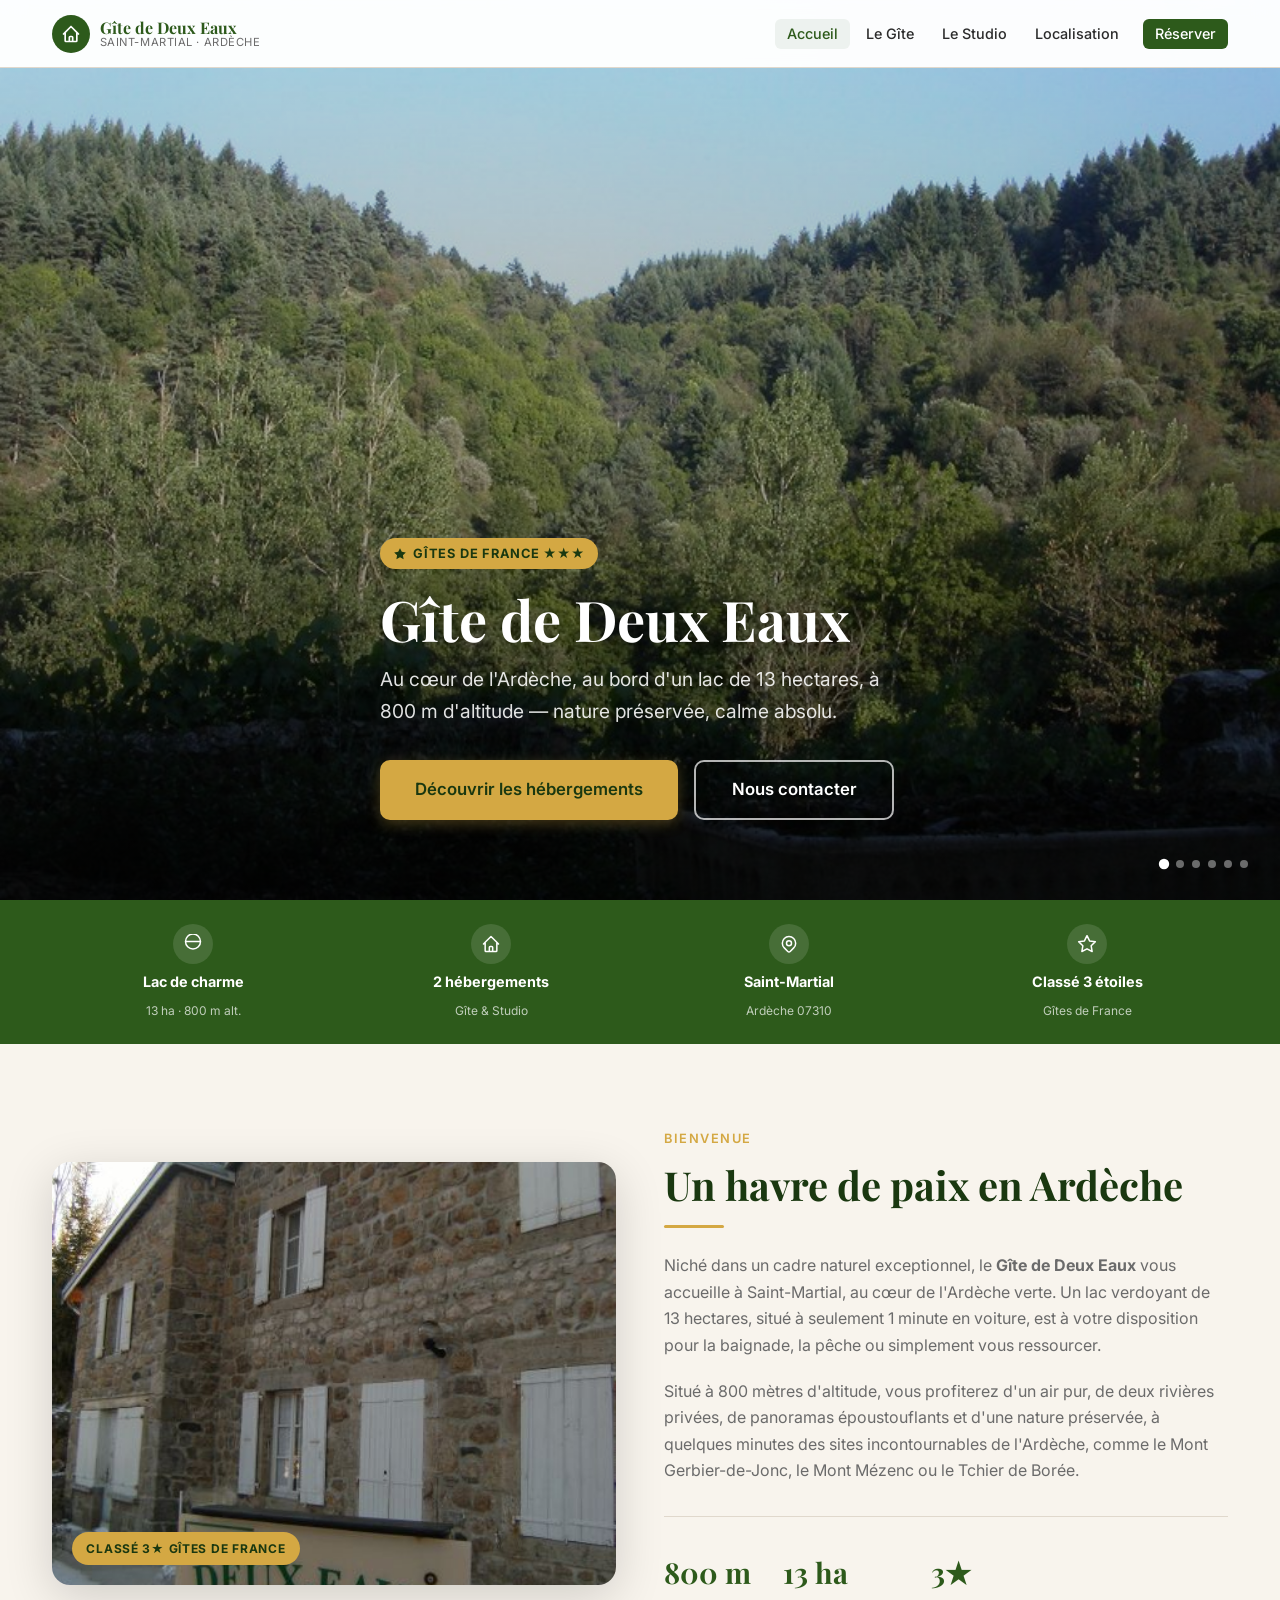
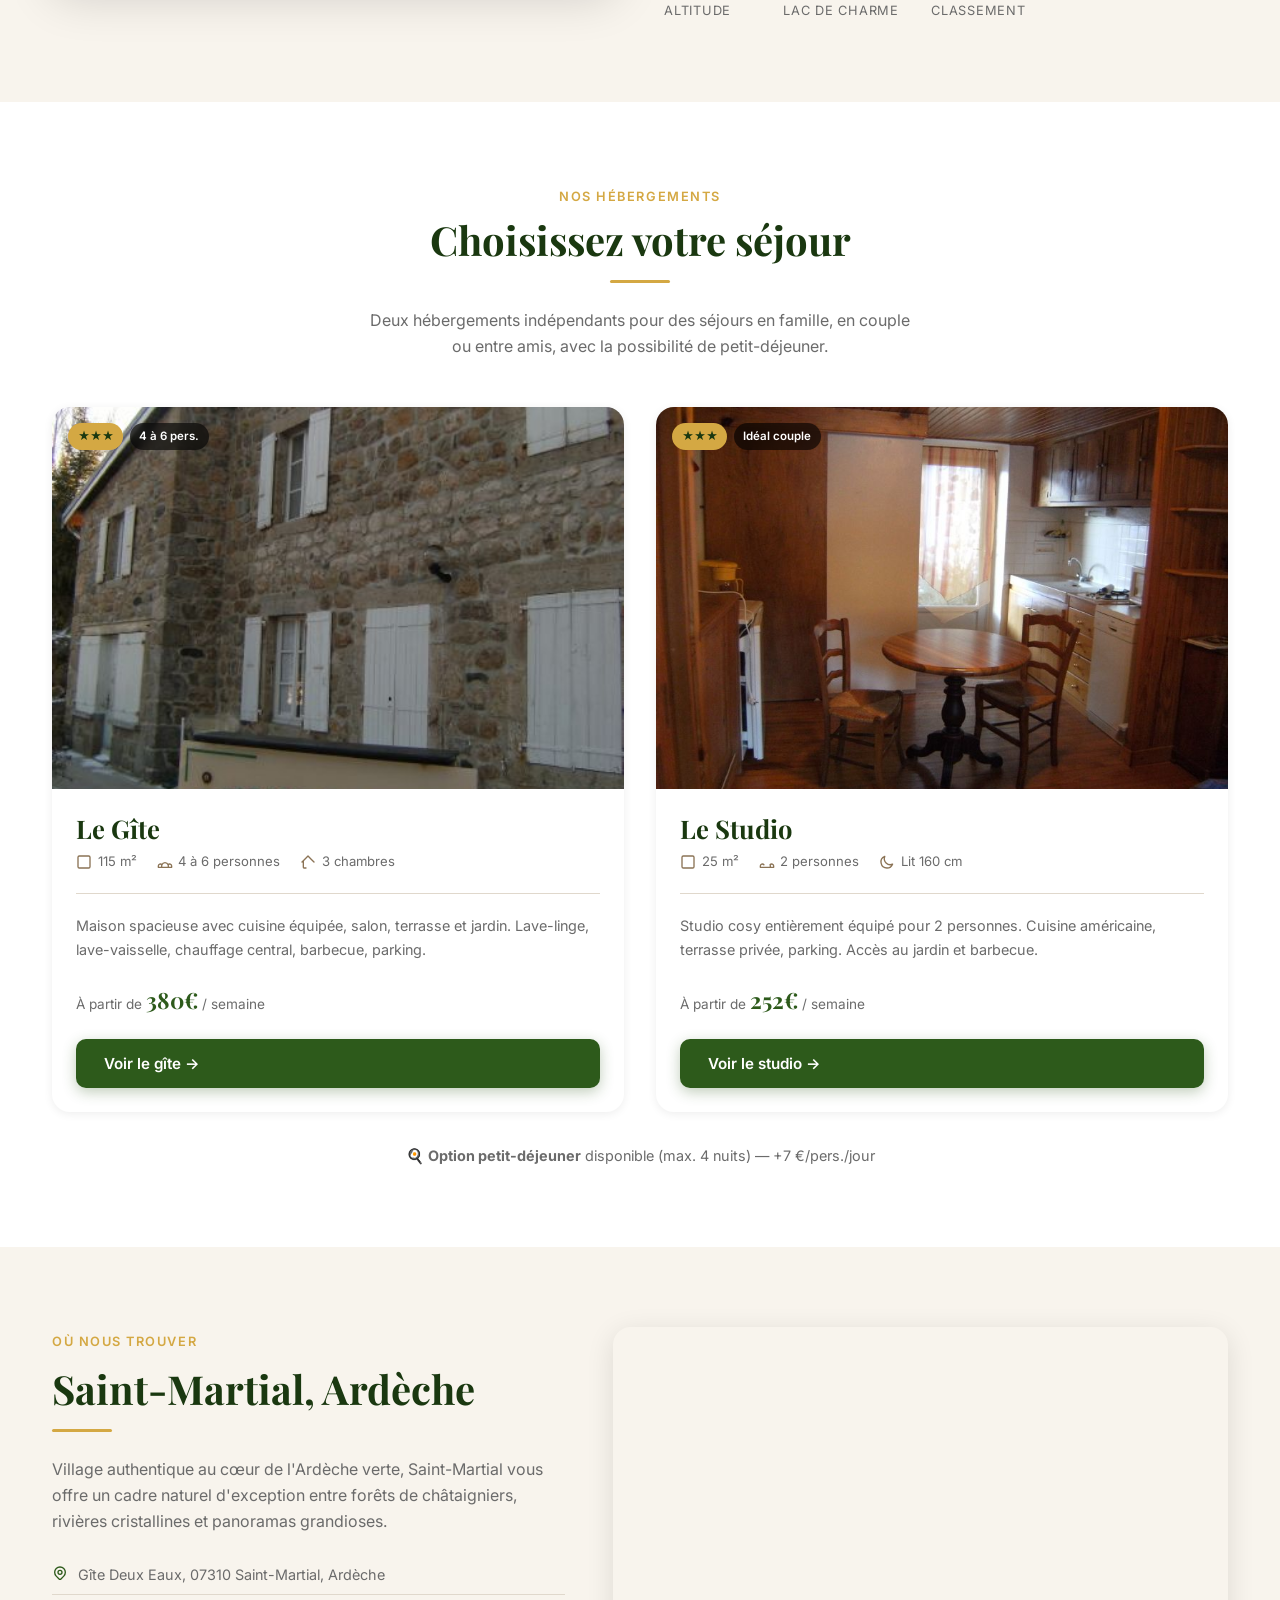
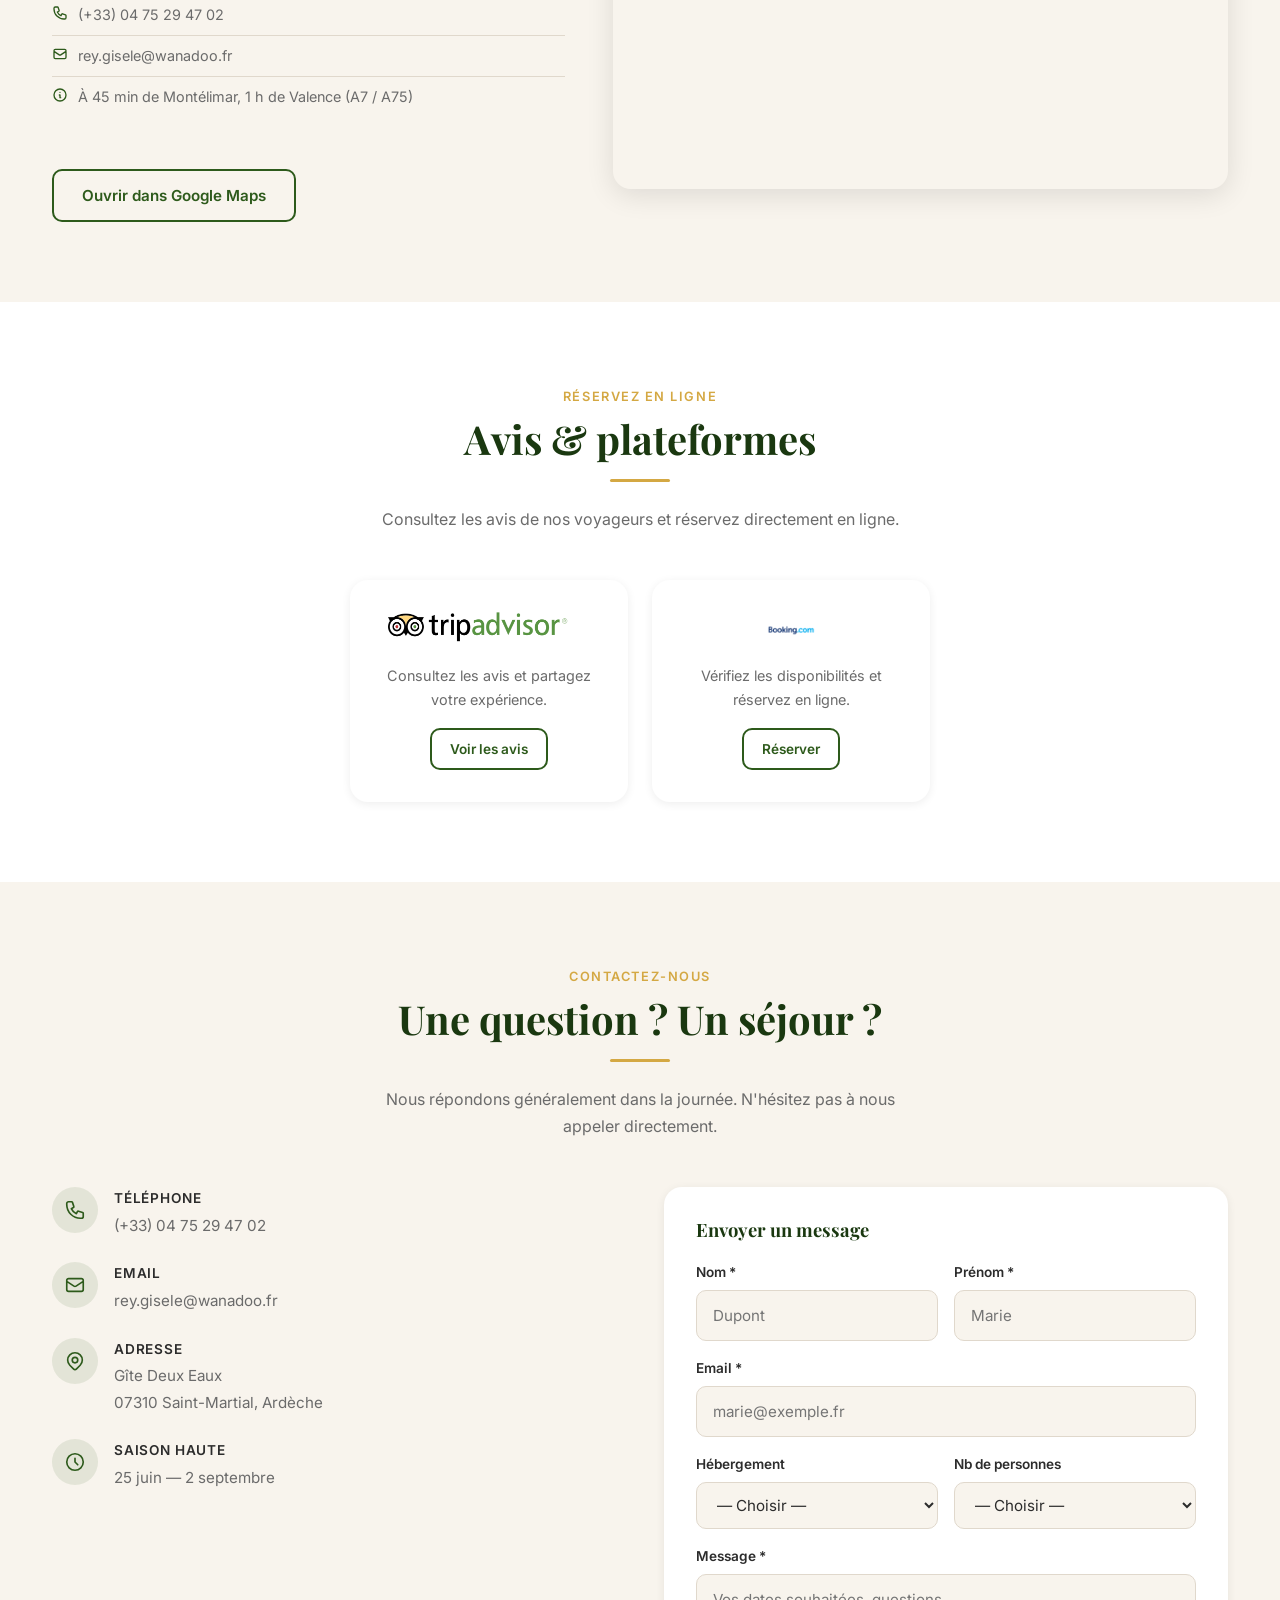
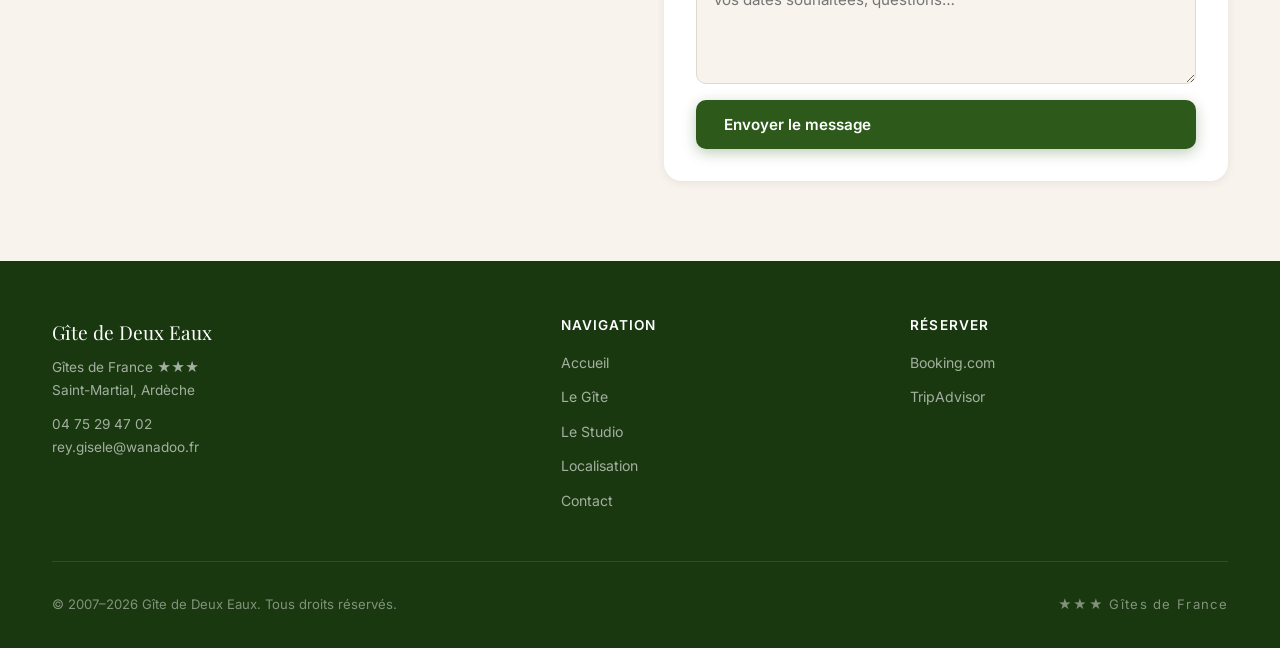
==== commit 1e0c2074: "ci" ====
--- a/index.html
+++ b/index.html
@@ -140,8 +140,8 @@
         <span class="eyebrow">Bienvenue</span>
         <h2>Un havre de paix en Ardèche</h2>
         <div class="separator"></div>
-        <p>Niché dans un cadre naturel exceptionnel, le <strong>Gîte de Deux Eaux</strong> vous accueille à Saint-Martial, au cœur de l'Ardèche verte. Un lac verdoyant de 13 hectares est à votre disposition pour la baignade, la pêche ou simplement vous ressourcer.</p>
-        <p>Situé à 800 mètres d'altitude, vous profiterez d'un air pur, de panoramas époustouflants et d'une nature préservée, à quelques minutes des sites incontournables de l'Ardèche.</p>
+        <p>Niché dans un cadre naturel exceptionnel, le <strong>Gîte de Deux Eaux</strong> vous accueille à Saint-Martial, au cœur de l'Ardèche verte. Un lac verdoyant de 13 hectares, situé à seulement 1&nbsp;minute en voiture, est à votre disposition pour la baignade, la pêche ou simplement vous ressourcer.</p>
+        <p>Situé à 800 mètres d'altitude, vous profiterez d'un air pur, de deux rivières privées, de panoramas époustouflants et d'une nature préservée, à quelques minutes des sites incontournables de l'Ardèche, comme le Mont Gerbier-de-Jonc, le Mont Mézenc ou le Tchier de Borée.</p>
         <div class="intro__stats">
           <div class="intro__stat">
             <strong>800 m</strong>
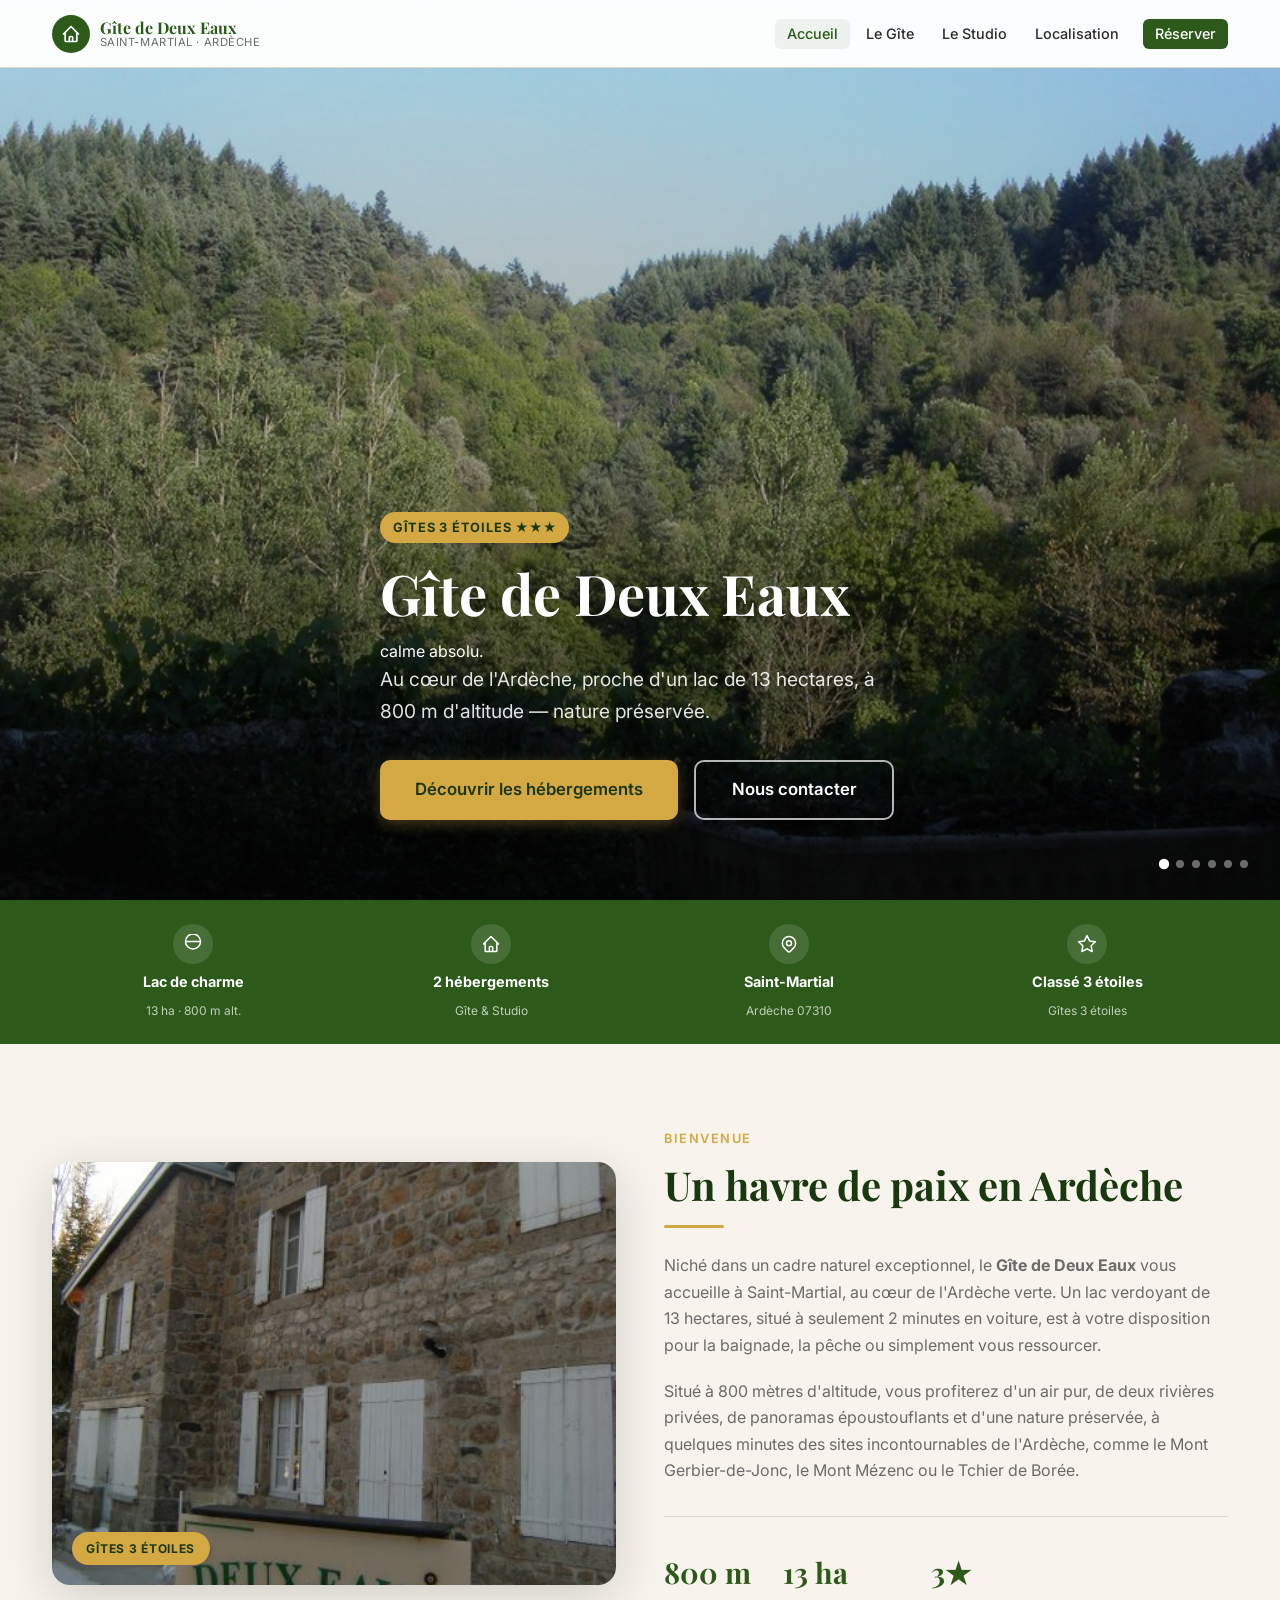
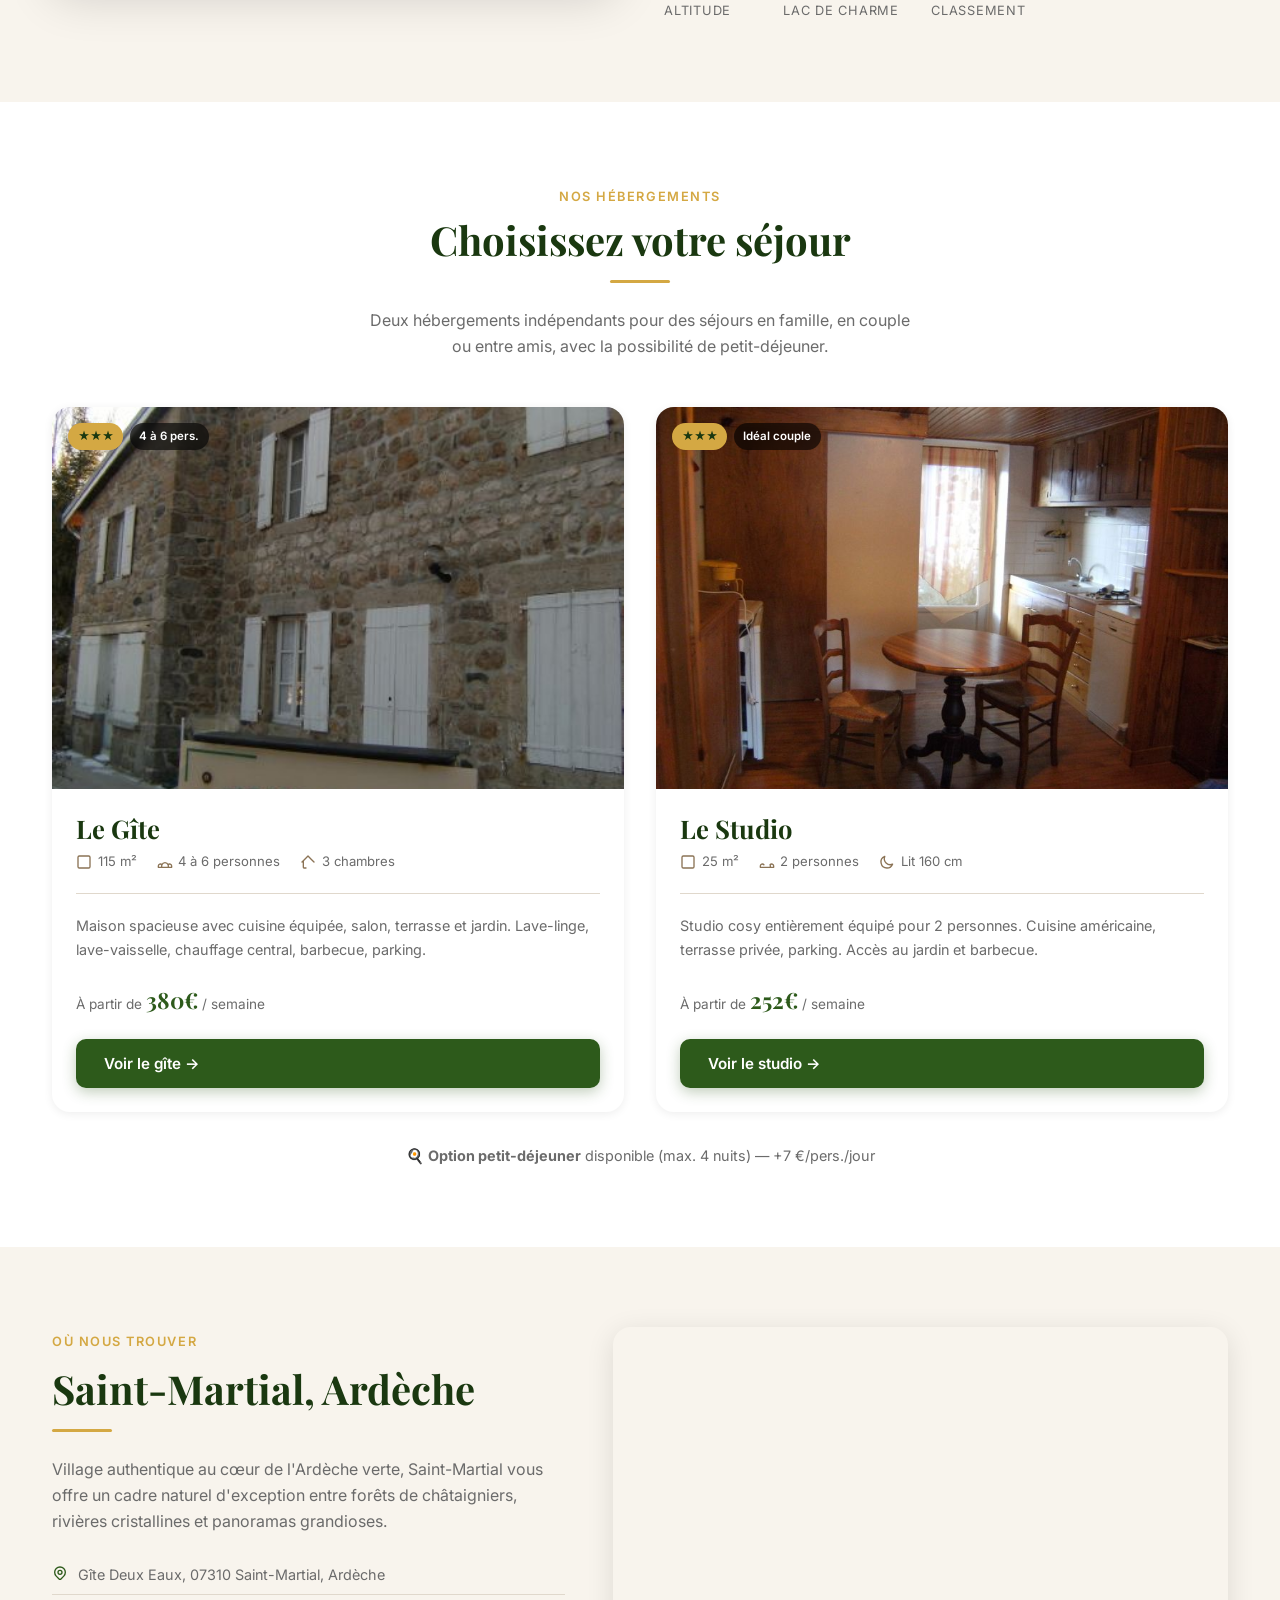
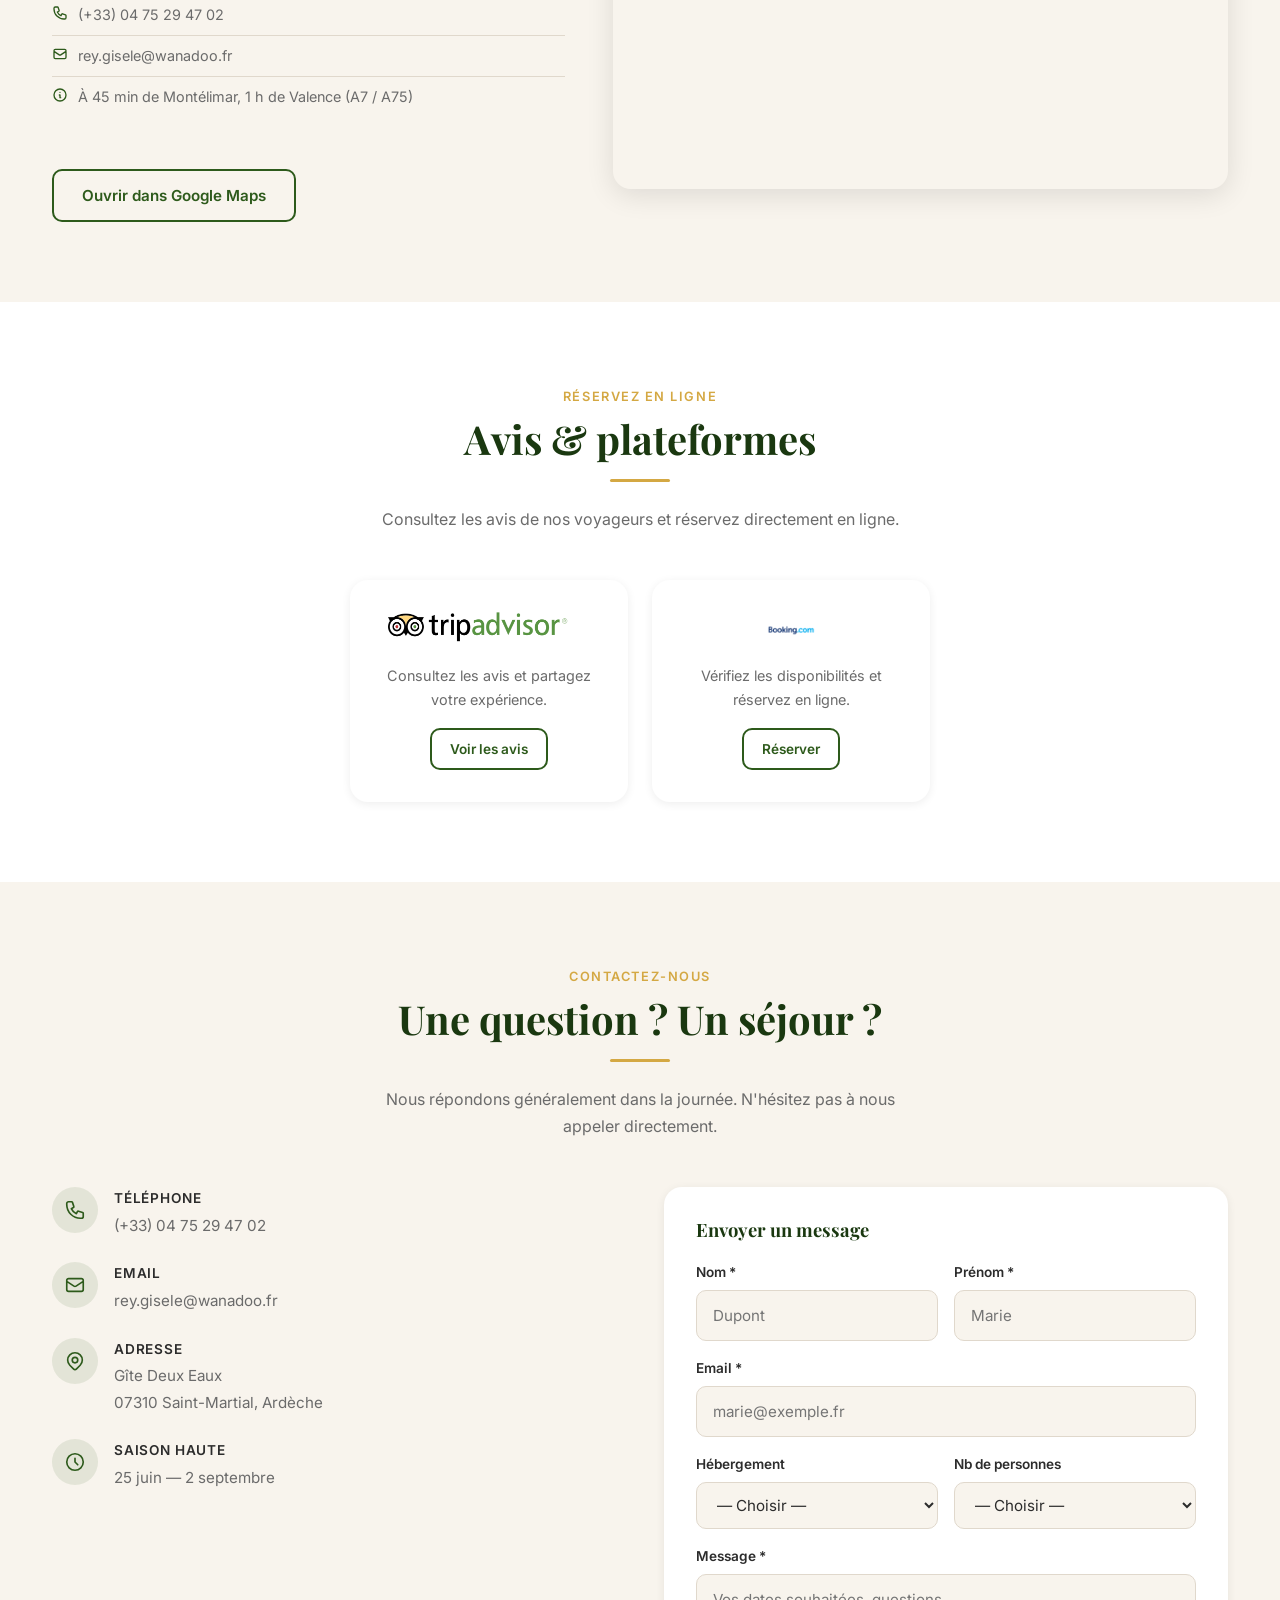
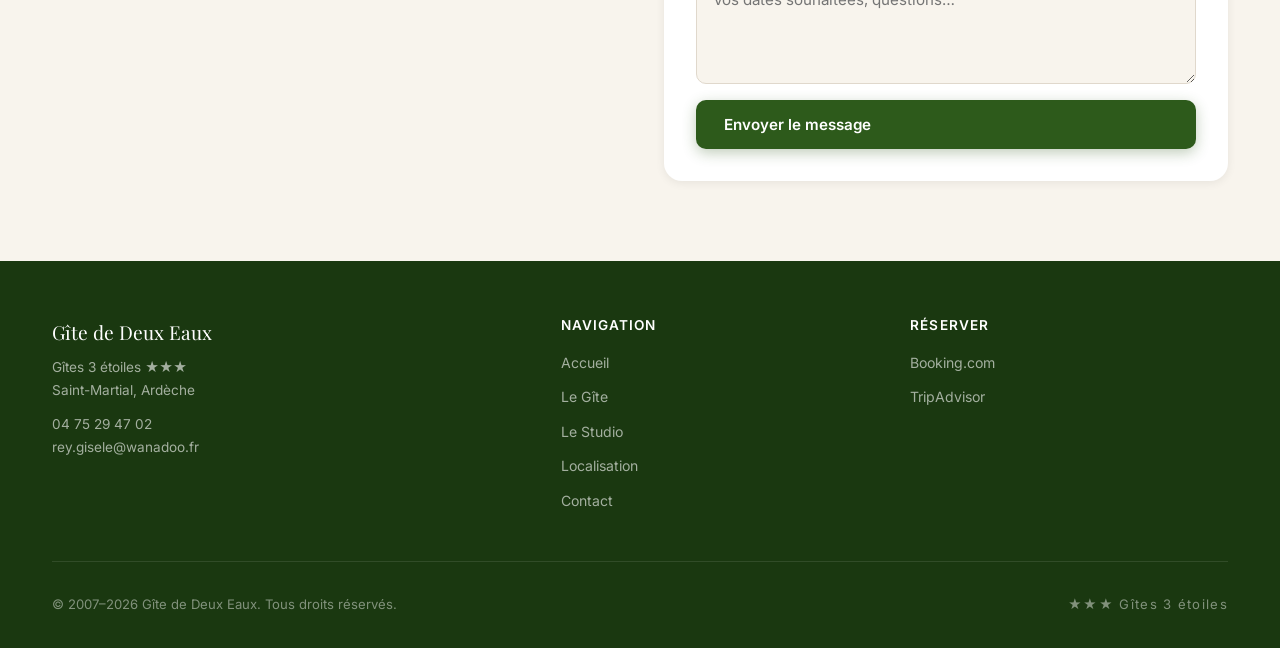
==== commit 782000ec: "update" ====
--- a/index.html
+++ b/index.html
@@ -72,11 +72,10 @@
   <div class="hero__overlay" aria-hidden="true"></div>
   <div class="hero__content container">
     <span class="hero__badge">
-      <svg width="14" height="14" viewBox="0 0 24 24" fill="currentColor" aria-hidden="true"><path d="M12 2l3.09 6.26L22 9.27l-5 4.87 1.18 6.88L12 17.77l-6.18 3.25L7 14.14 2 9.27l6.91-1.01L12 2z"/></svg>
-      Gîtes de France &#x2605;&#x2605;&#x2605;
+      Gîtes 3 étoiles &#x2605;&#x2605;&#x2605;
     </span>
-    <h1>Gîte de Deux Eaux</h1>
-    <p>Au cœur de l'Ardèche, au bord d'un lac de 13 hectares, à 800 m d'altitude — nature préservée, calme absolu.</p>
+    <h1>Gîte de Deux Eaux</h1>calme absolu.
+    <p>Au cœur de l'Ardèche, proche d'un lac de 13 hectares, à 800 m d'altitude — nature préservée.</p>
     <div class="hero__actions">
       <a href="location-gite-ardeche-deux-eaux-maison.html" class="btn btn--accent btn--lg">Découvrir les hébergements</a>
       <a href="#contact" class="btn btn--outline btn--lg">Nous contacter</a>
@@ -122,7 +121,7 @@
           <svg viewBox="0 0 24 24"><path d="M12 2l3.09 6.26L22 9.27l-5 4.87 1.18 6.88L12 17.77l-6.18 3.25L7 14.14 2 9.27l6.91-1.01L12 2z" stroke-linecap="round" stroke-linejoin="round"/></svg>
         </div>
         <strong>Classé 3 étoiles</strong>
-        <span>Gîtes de France</span>
+        <span>Gîtes 3 étoiles</span>
       </div>
     </div>
   </div>
@@ -134,13 +133,13 @@
     <div class="intro__grid">
       <div class="intro__image fade-up">
         <img src="img/maison/1.JPG" alt="Vue extérieure du Gîte de Deux Eaux en Ardèche" loading="lazy" width="600" height="450">
-        <span class="intro__badge">Classé 3&#x2605; Gîtes de France</span>
+        <span class="intro__badge">Gîtes 3 étoiles</span>
       </div>
       <div class="intro__text fade-up">
         <span class="eyebrow">Bienvenue</span>
         <h2>Un havre de paix en Ardèche</h2>
         <div class="separator"></div>
-        <p>Niché dans un cadre naturel exceptionnel, le <strong>Gîte de Deux Eaux</strong> vous accueille à Saint-Martial, au cœur de l'Ardèche verte. Un lac verdoyant de 13 hectares, situé à seulement 1&nbsp;minute en voiture, est à votre disposition pour la baignade, la pêche ou simplement vous ressourcer.</p>
+        <p>Niché dans un cadre naturel exceptionnel, le <strong>Gîte de Deux Eaux</strong> vous accueille à Saint-Martial, au cœur de l'Ardèche verte. Un lac verdoyant de 13 hectares, situé à seulement 2 minutes en voiture, est à votre disposition pour la baignade, la pêche ou simplement vous ressourcer.</p>
         <p>Situé à 800 mètres d'altitude, vous profiterez d'un air pur, de deux rivières privées, de panoramas époustouflants et d'une nature préservée, à quelques minutes des sites incontournables de l'Ardèche, comme le Mont Gerbier-de-Jonc, le Mont Mézenc ou le Tchier de Borée.</p>
         <div class="intro__stats">
           <div class="intro__stat">
@@ -420,7 +419,7 @@
     <div class="footer__grid">
       <div class="footer__brand">
         <span style="display:block; font-family:var(--font-heading); font-size:1.2rem; color:#fff; margin-bottom:.35rem">Gîte de Deux Eaux</span>
-        <p>Gîtes de France &#x2605;&#x2605;&#x2605;<br>Saint-Martial, Ardèche</p>
+        <p>Gîtes 3 étoiles &#x2605;&#x2605;&#x2605;<br>Saint-Martial, Ardèche</p>
         <p style="margin-top:.75rem">
           <a href="tel:+33475294702" style="color:rgba(255,255,255,.6)">04 75 29 47 02</a><br>
           <a href="mailto:rey.gisele@wanadoo.fr" style="color:rgba(255,255,255,.6)">rey.gisele@wanadoo.fr</a>
@@ -446,7 +445,7 @@
     </div>
     <div class="footer__bottom">
       <p>&copy; 2007–2026 Gîte de Deux Eaux. Tous droits réservés.</p>
-      <p class="footer__stars">&#x2605;&#x2605;&#x2605; Gîtes de France</p>
+      <p class="footer__stars">&#x2605;&#x2605;&#x2605; Gîtes 3 étoiles</p>
     </div>
   </div>
 </footer>
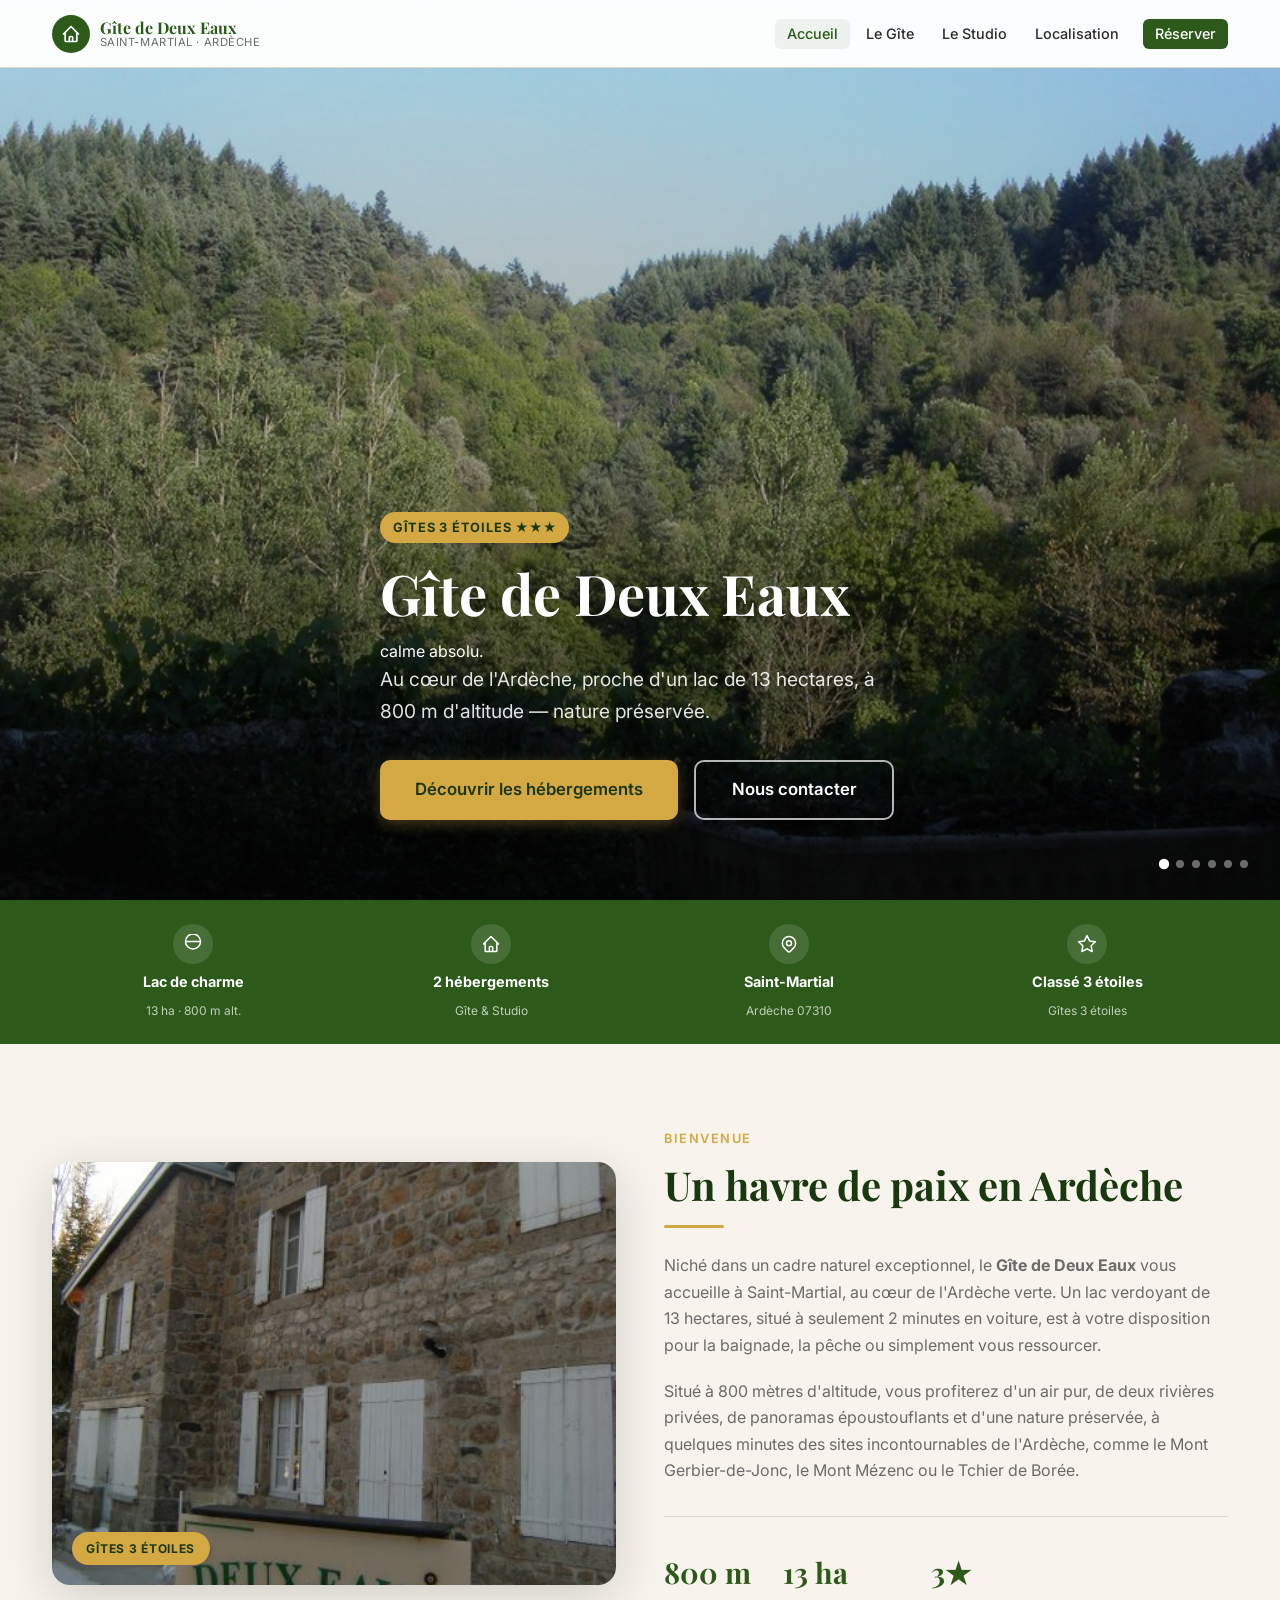
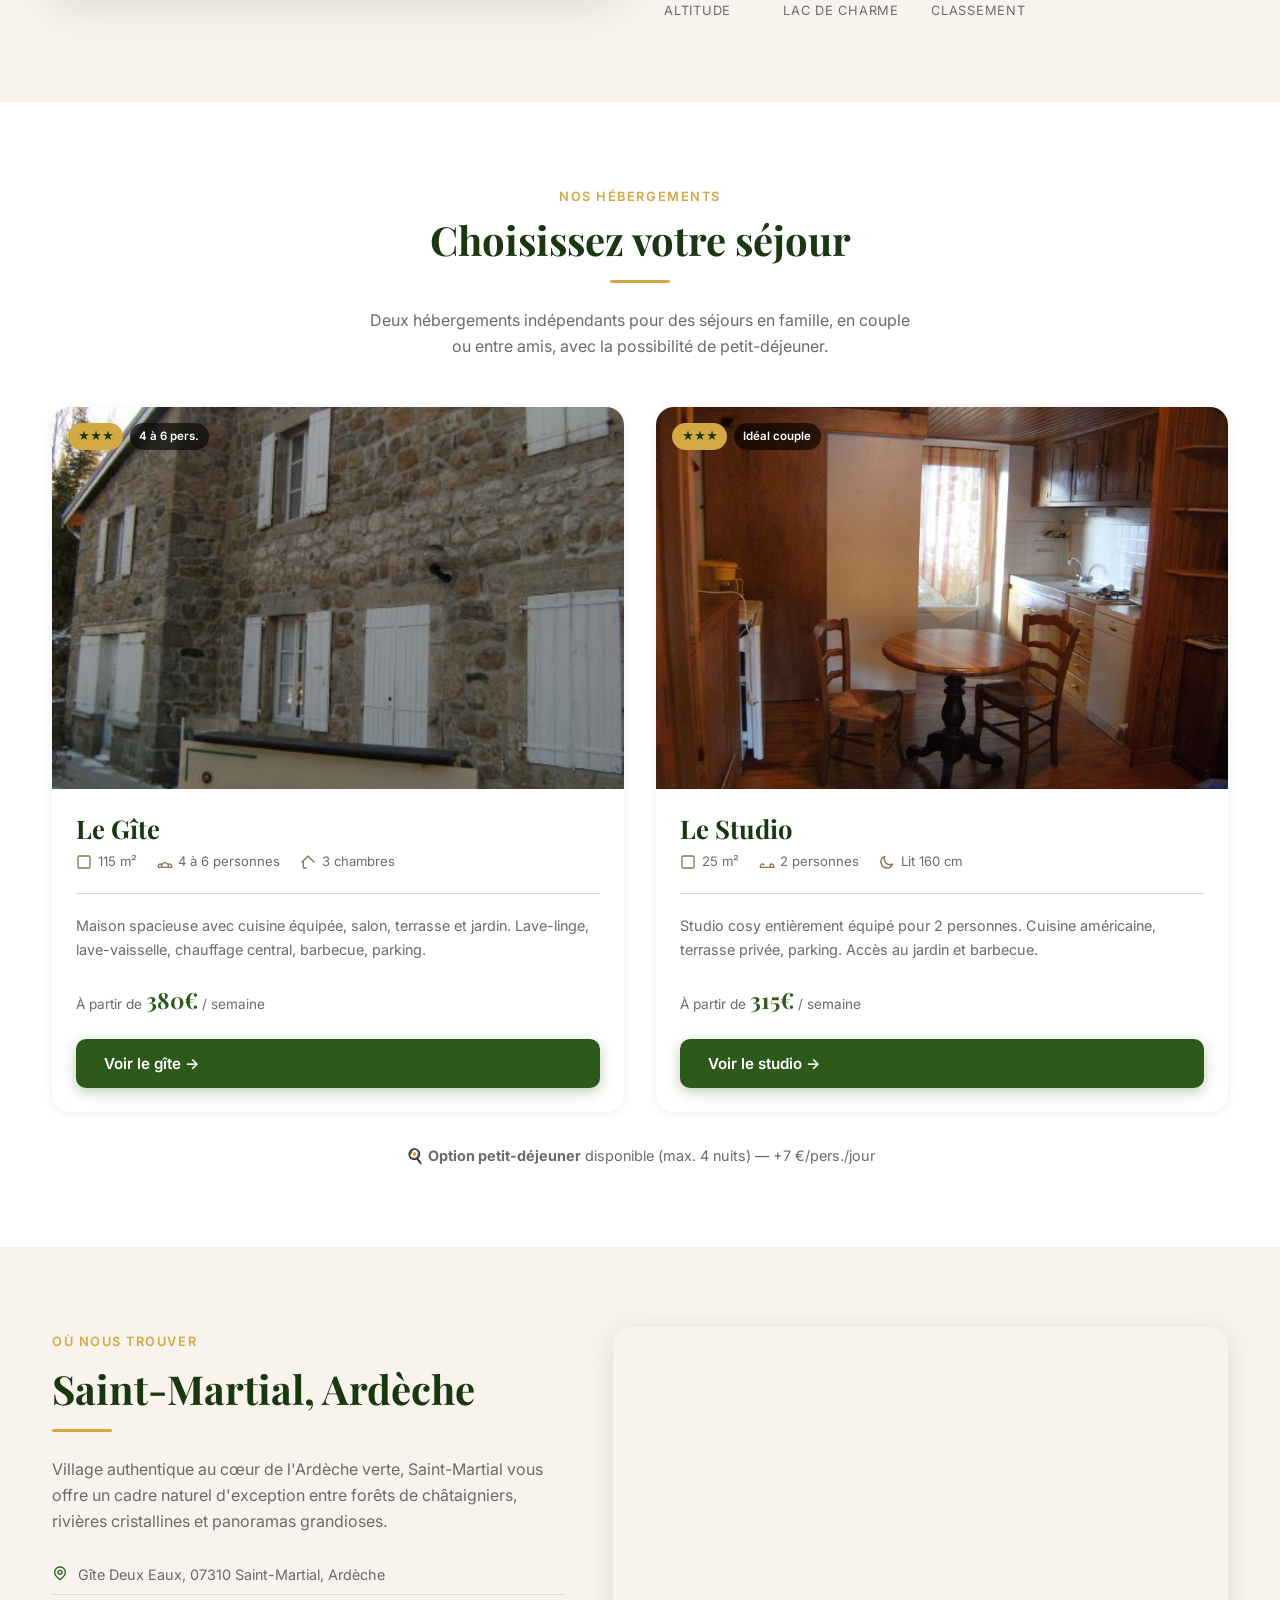
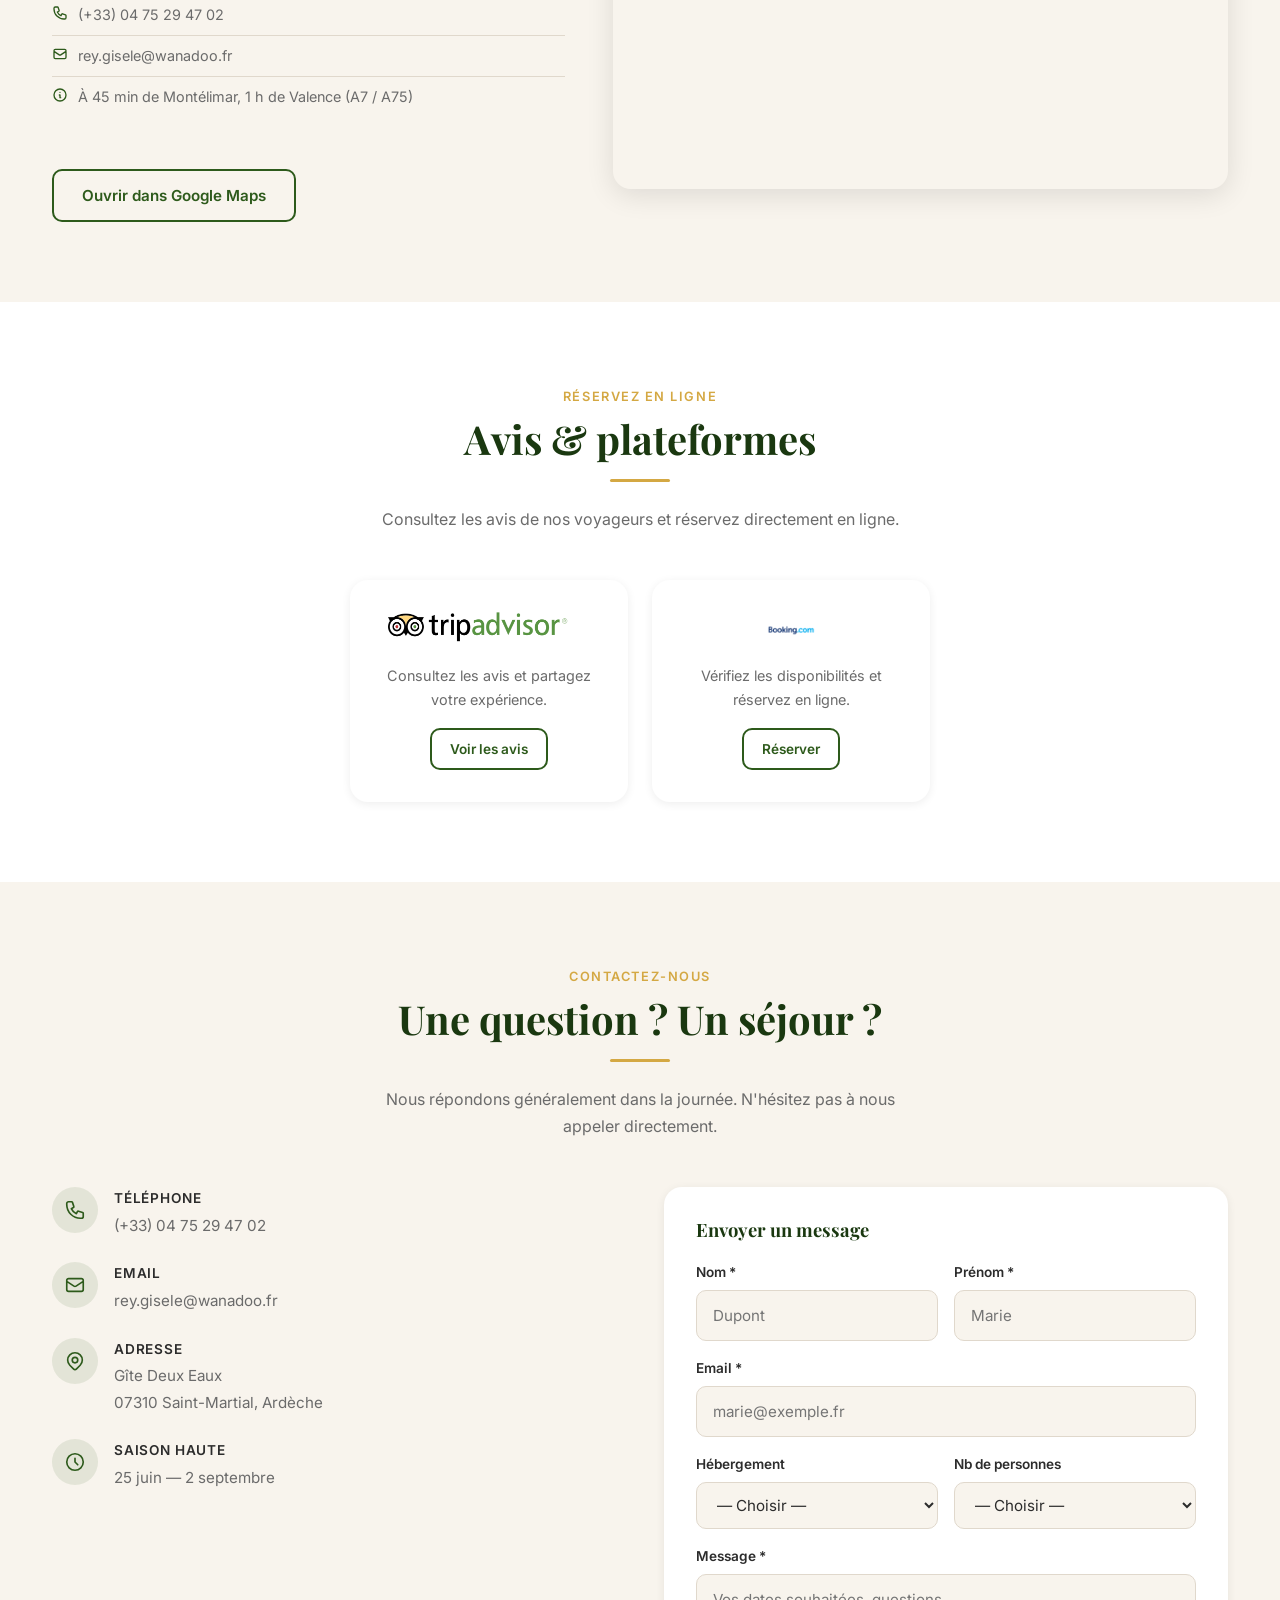
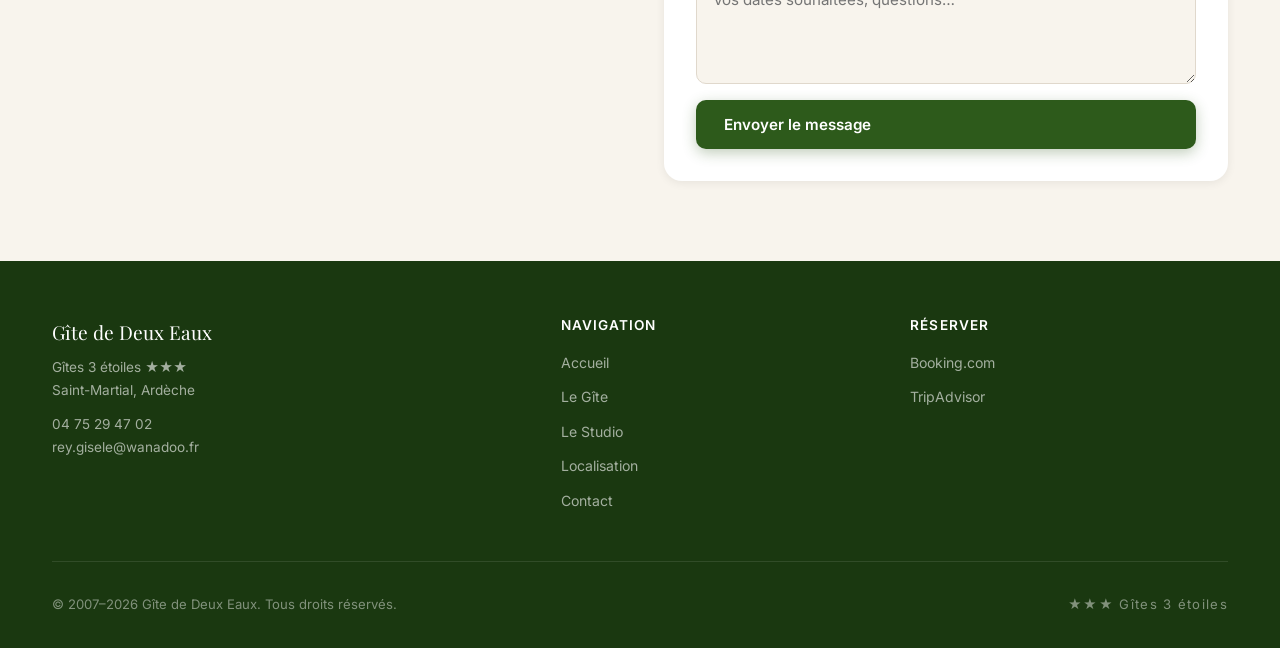
==== commit 20eca029: "update price" ====
--- a/index.html
+++ b/index.html
@@ -232,7 +232,7 @@
           </div>
           <p>Studio cosy entièrement équipé pour 2 personnes. Cuisine américaine, terrasse privée, parking. Accès au jardin et barbecue.</p>
           <div class="prop-card__price">
-            À partir de <strong>252€</strong> / semaine
+            À partir de <strong>315€</strong> / semaine
           </div>
           <a href="location-gite-ardeche-deux-eaux-studio.html" class="btn btn--primary">Voir le studio &rarr;</a>
         </div>
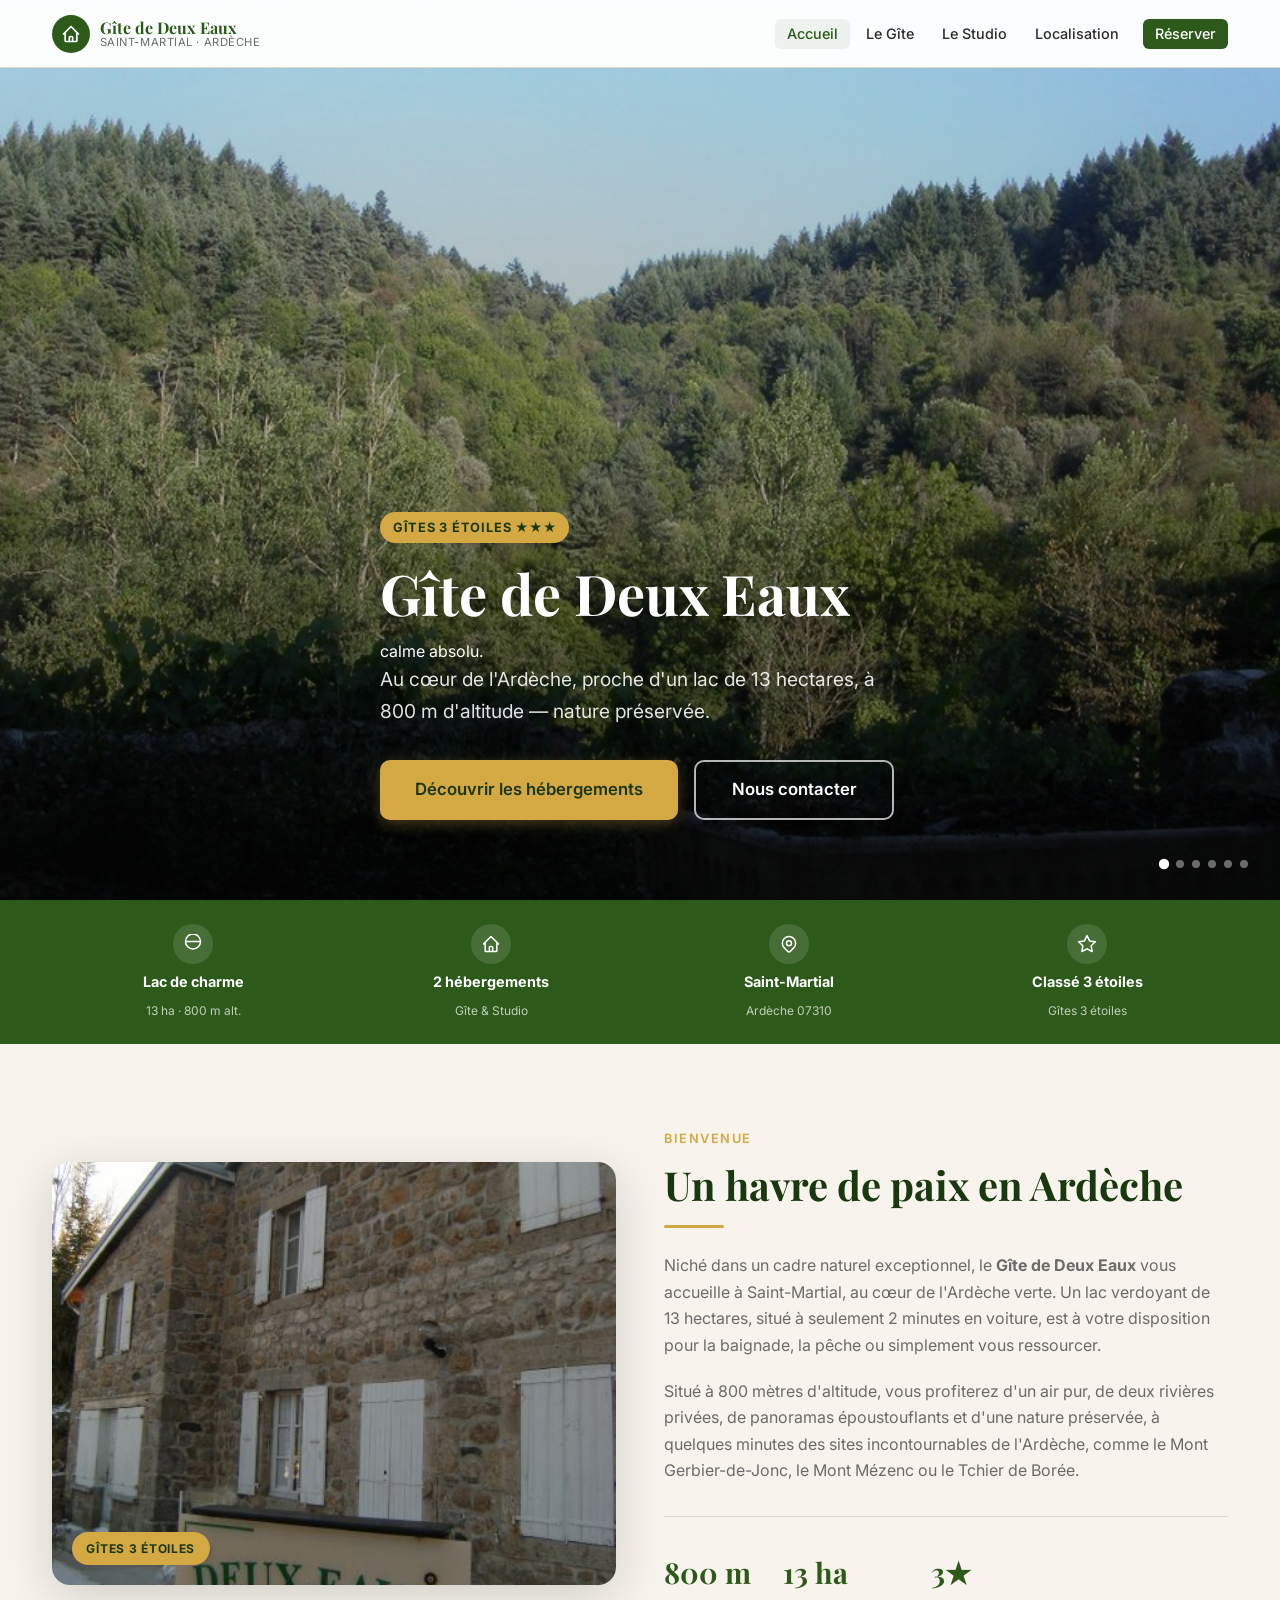
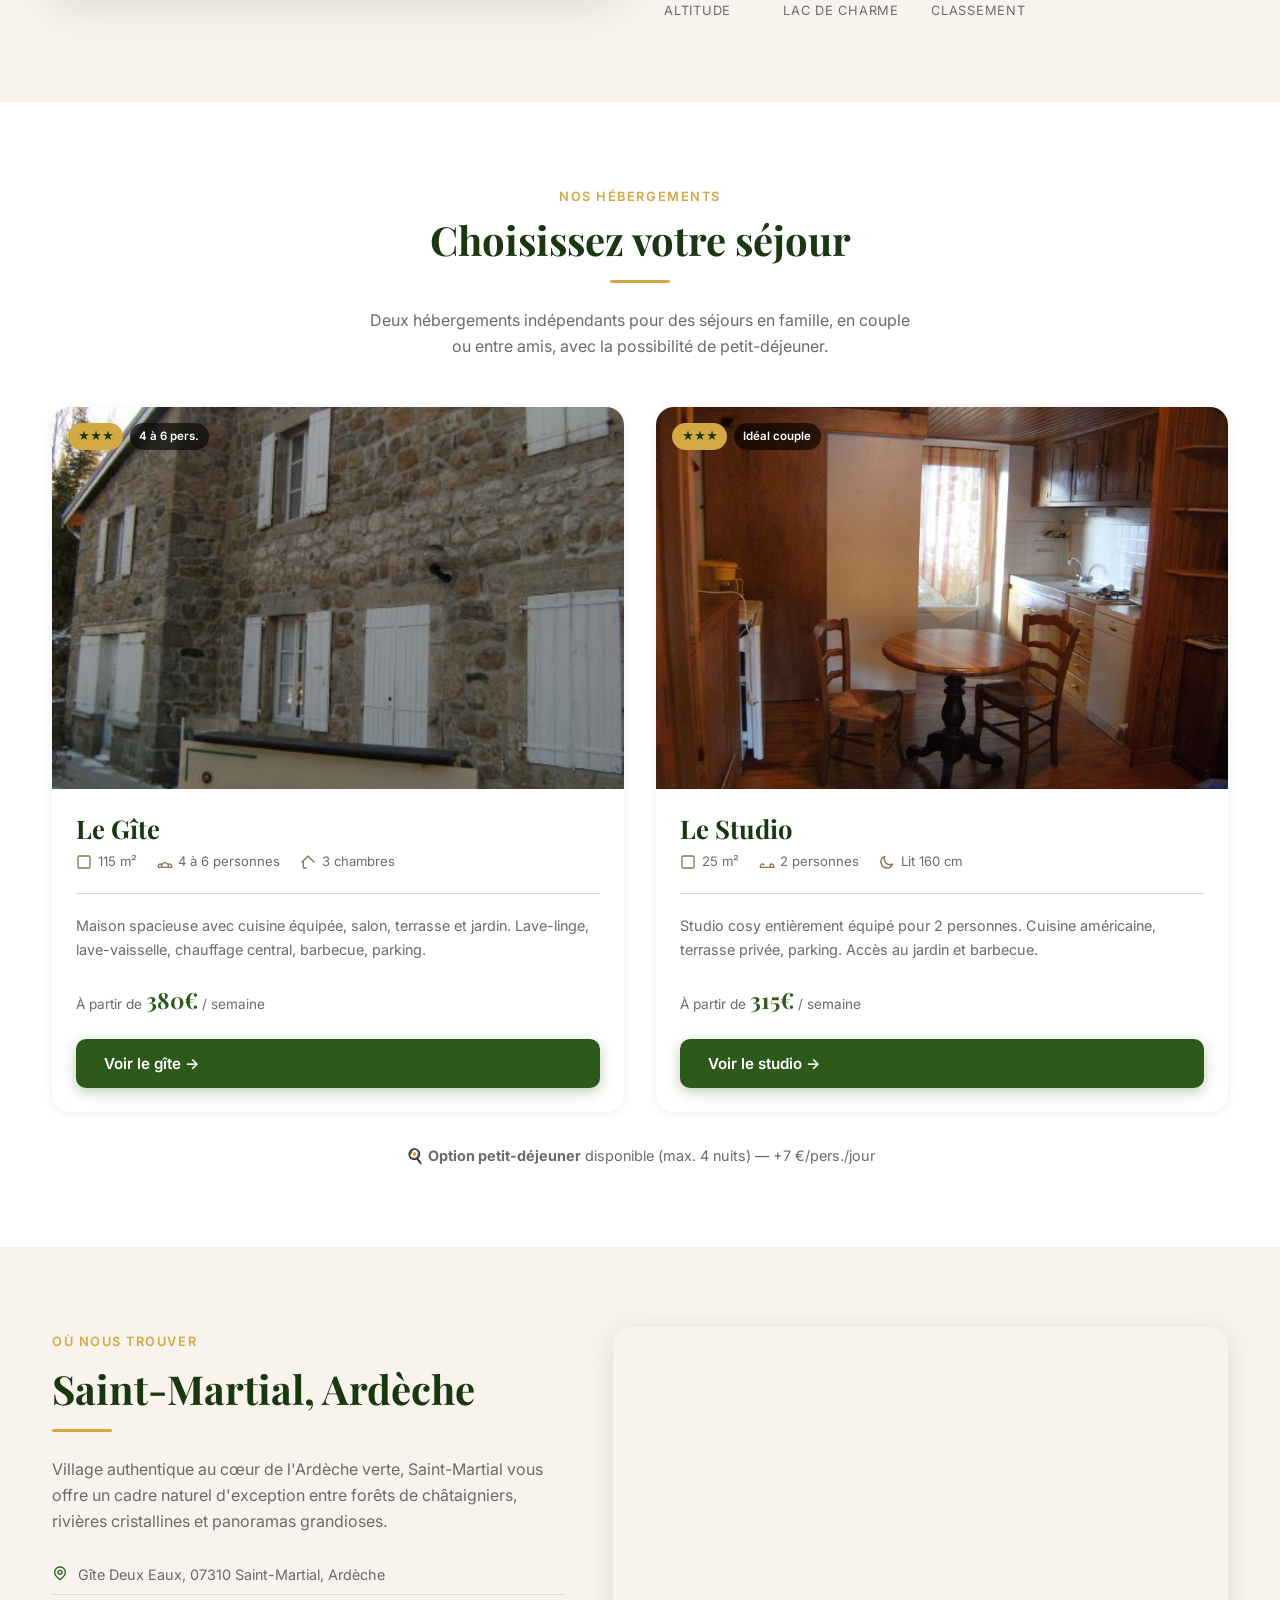
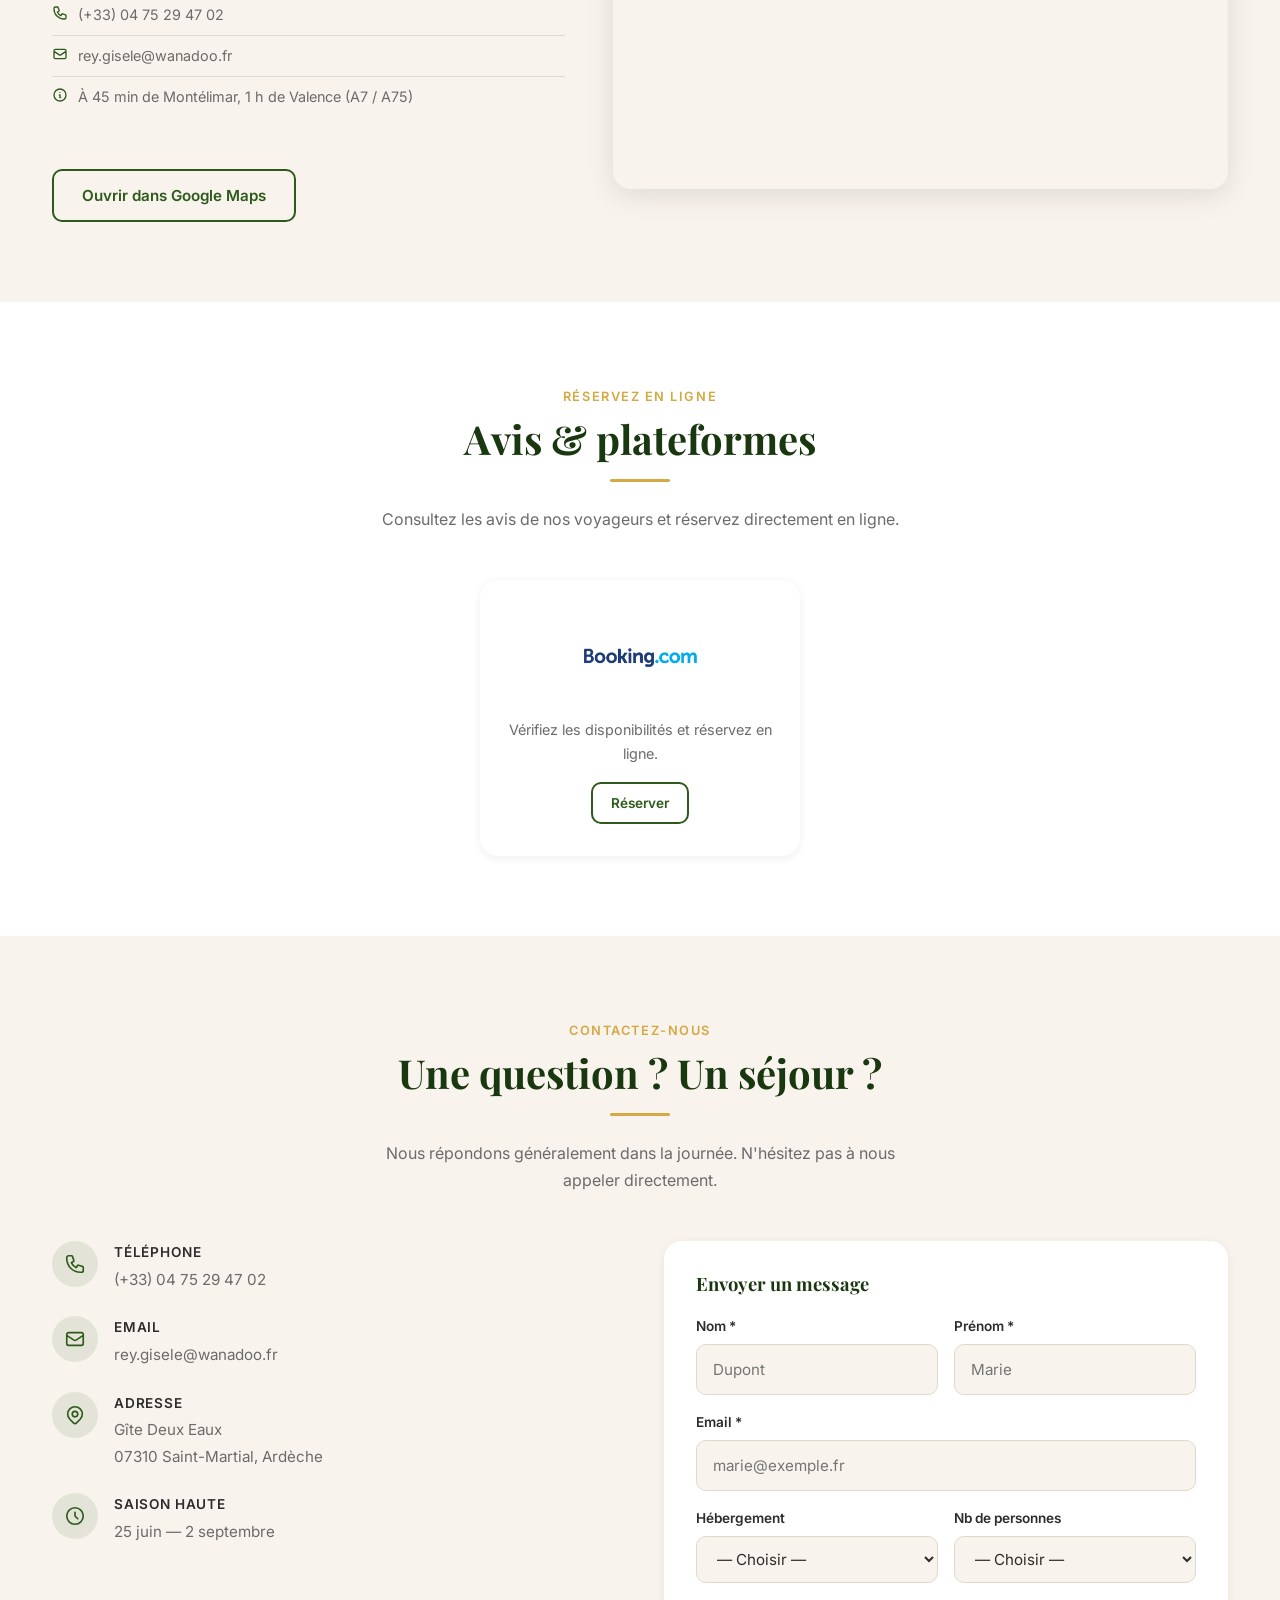
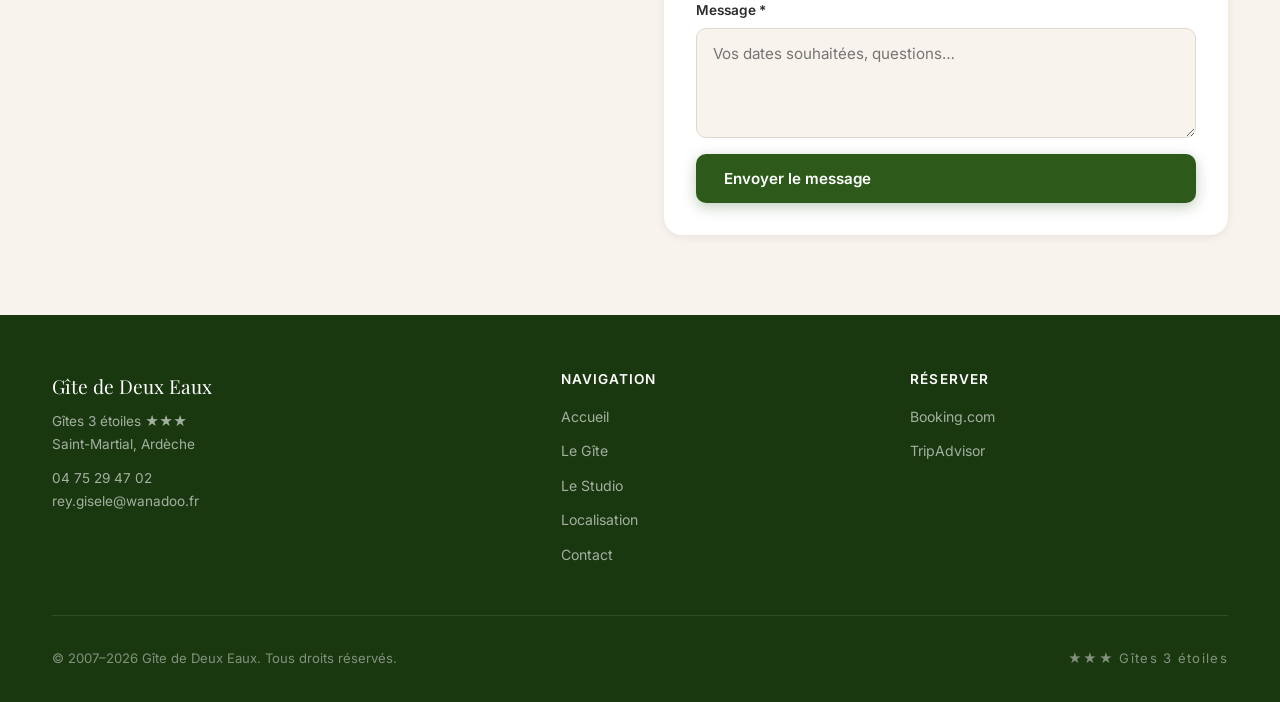
==== commit a461c338: "ci" ====
--- a/index.html
+++ b/index.html
@@ -298,12 +298,6 @@
       <p>Consultez les avis de nos voyageurs et réservez directement en ligne.</p>
     </div>
     <div class="platforms__grid" style="max-width:580px; margin:0 auto;">
-      <a href="https://www.tripadvisor.fr/VacationRentalReview-g551474-d6834698-Gite_de_Deux_Eaux-Ardeche_Rhone_Alpes.html"
-         target="_blank" rel="noopener noreferrer" class="platform-card fade-up">
-        <img src="img/tripadvisor.png" alt="TripAdvisor" width="160" height="36" loading="lazy">
-        <p>Consultez les avis et partagez votre expérience.</p>
-        <span class="btn btn--outline-dark btn--sm">Voir les avis</span>
-      </a>
       <a href="https://www.booking.com/hotel/fr/gite-deux-eaux.fr.html"
          target="_blank" rel="noopener noreferrer" class="platform-card fade-up">
         <img src="img/booking.png" alt="Booking.com" width="140" height="36" loading="lazy">
--- a/css/main.css
+++ b/css/main.css
@@ -864,8 +864,9 @@
 .platforms__grid {
   display: grid;
   gap: 1.5rem;
-}
-@media (min-width: 540px) { .platforms__grid { grid-template-columns: repeat(2, 1fr); } }
+  grid-template-columns: repeat(auto-fit, minmax(220px, 320px));
+  justify-content: center;
+}
 
 .platform-card {
   background: var(--c-bg-card);
@@ -880,7 +881,7 @@
   gap: 1rem;
 }
 .platform-card:hover { transform: translateY(-5px); box-shadow: var(--shadow-md); }
-.platform-card img { height: 36px; width: auto; object-fit: contain; }
+.platform-card img { height: 90px; width: auto; object-fit: contain; }
 .platform-card p { font-size: .9rem; }
 
 /* ===== BOOKING CTA ===== */
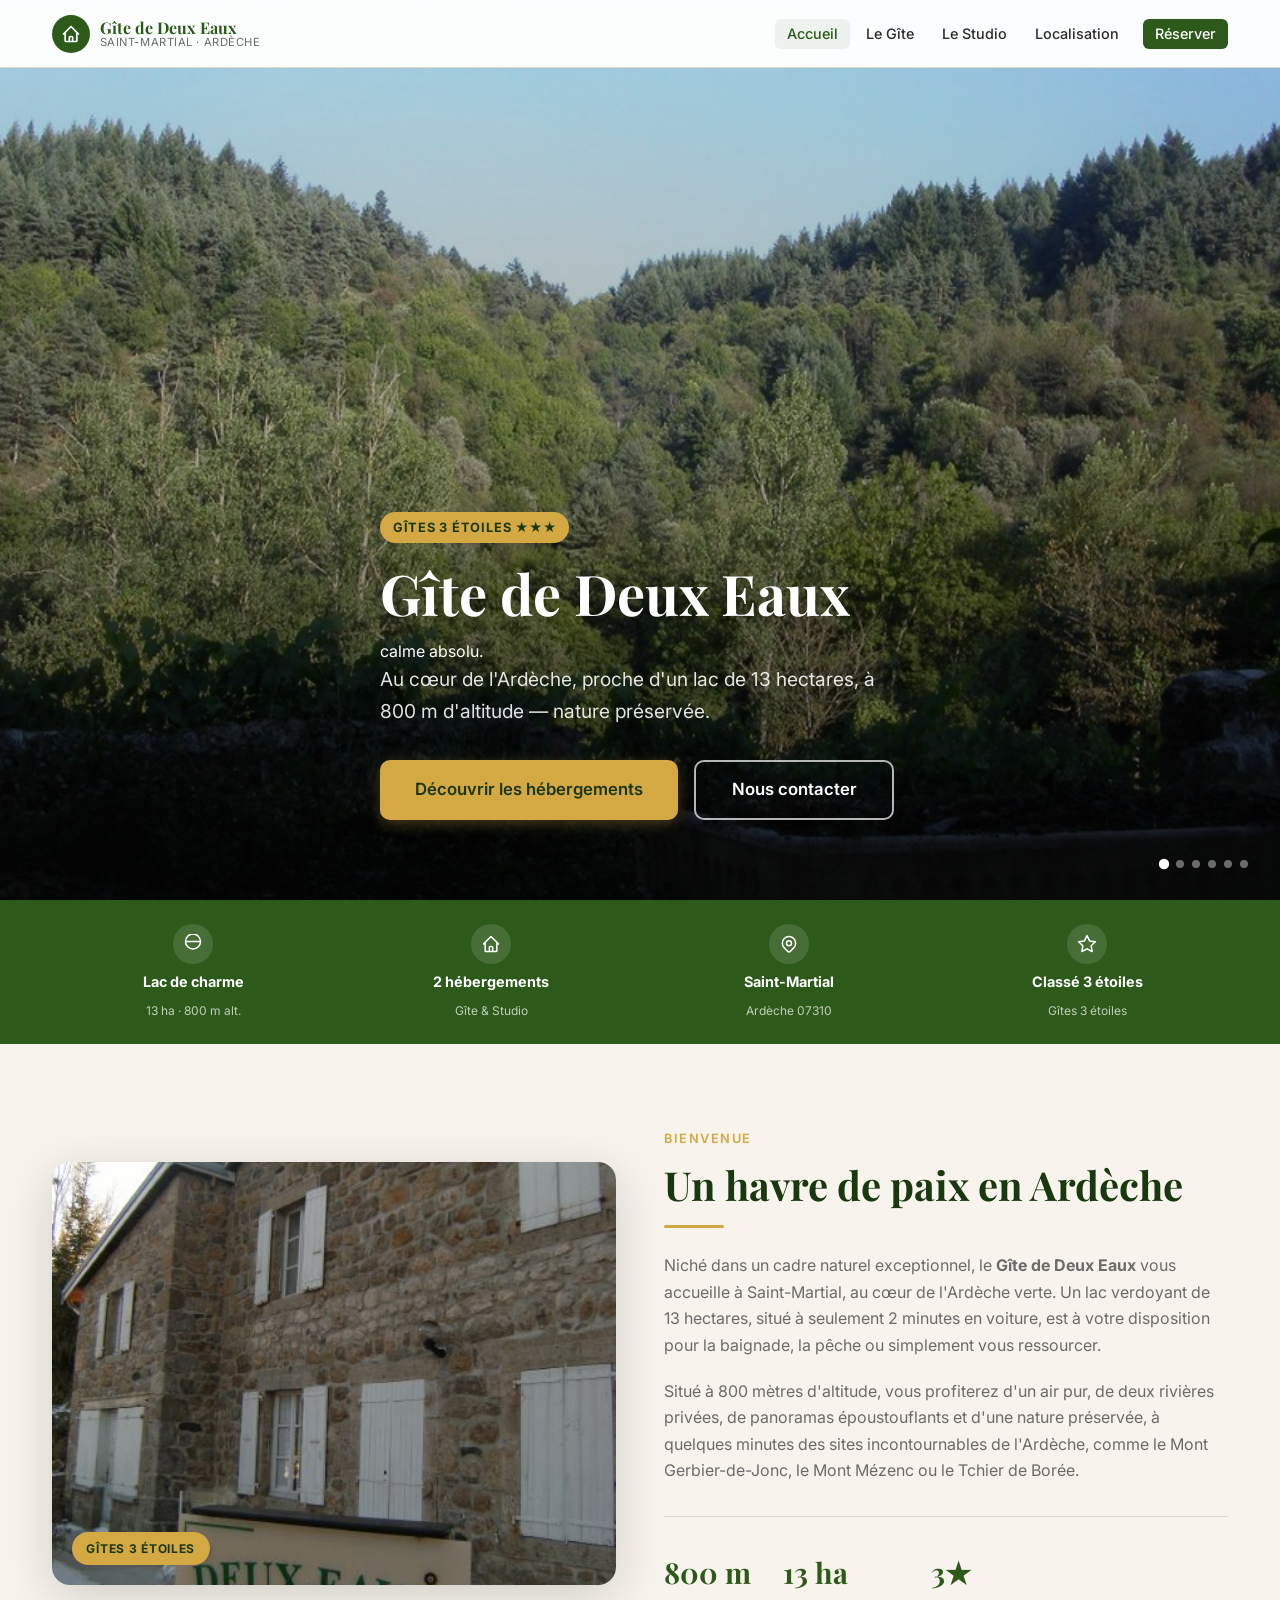
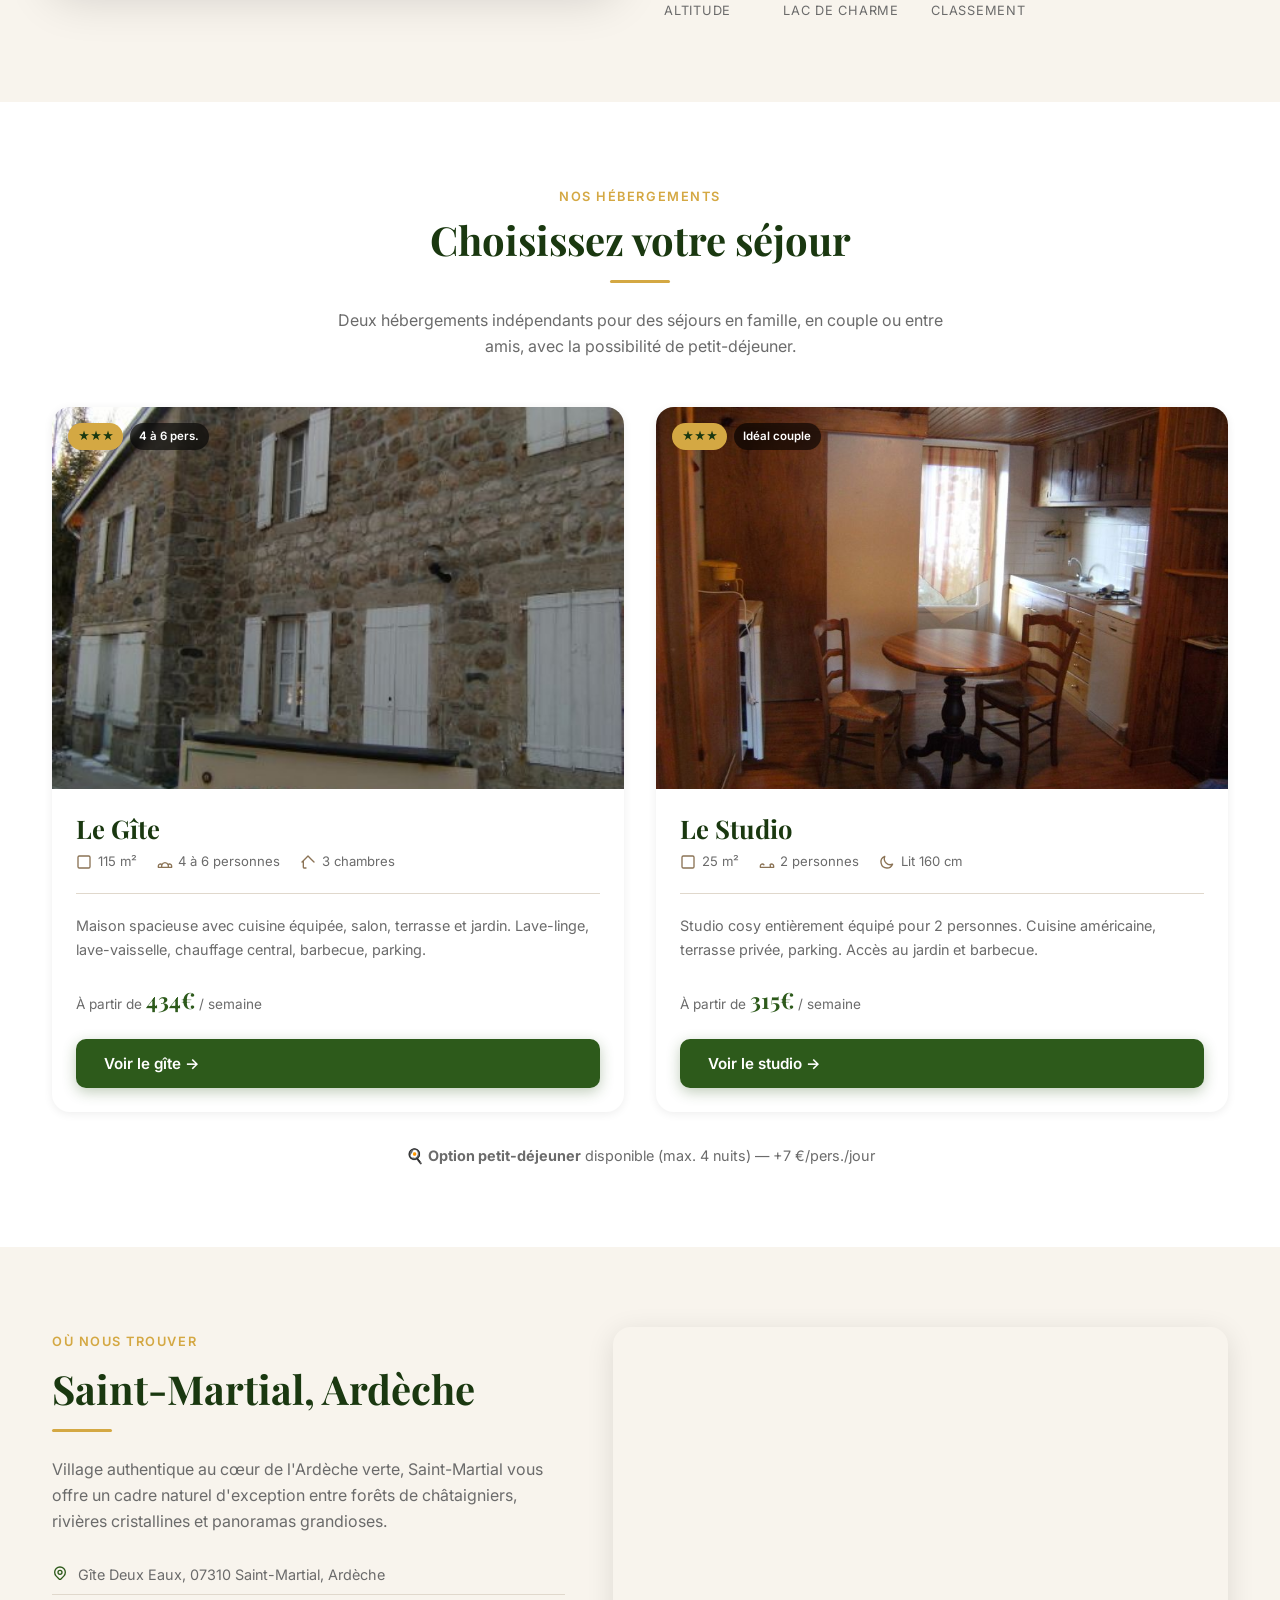
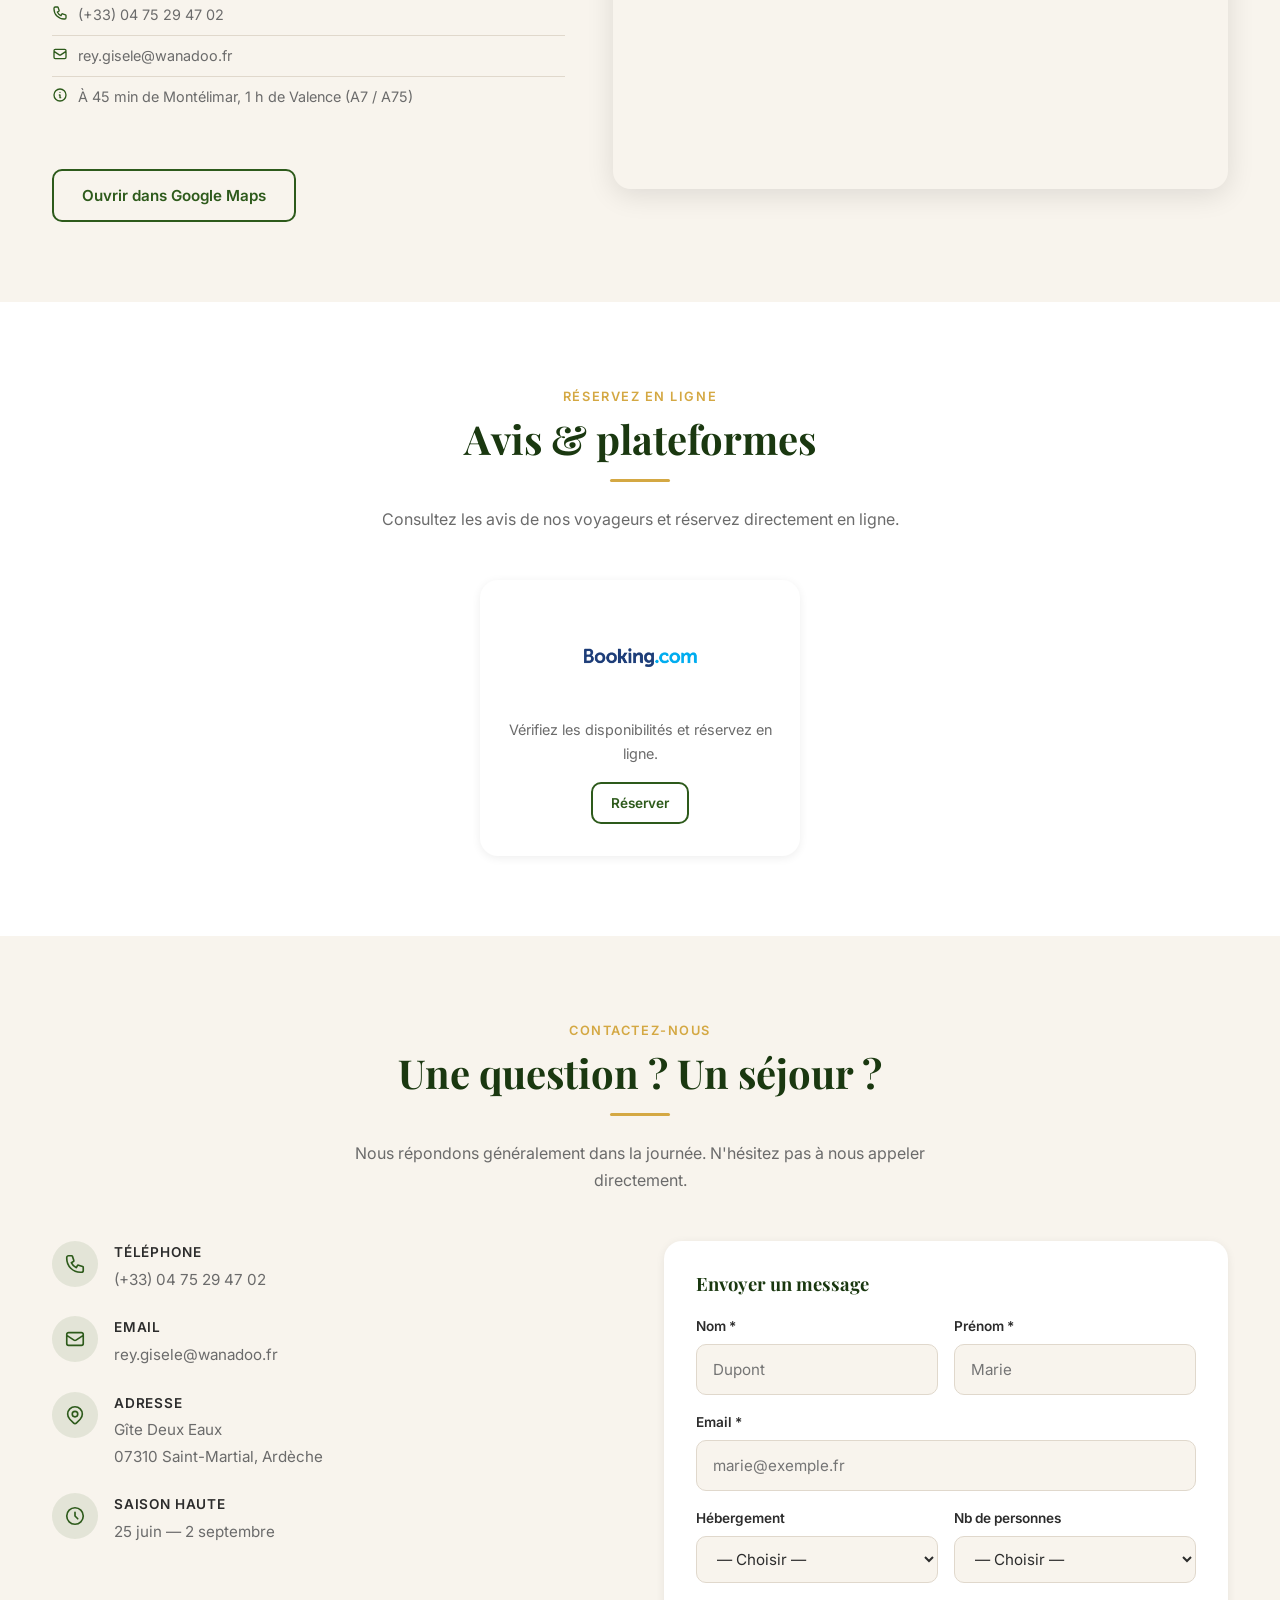
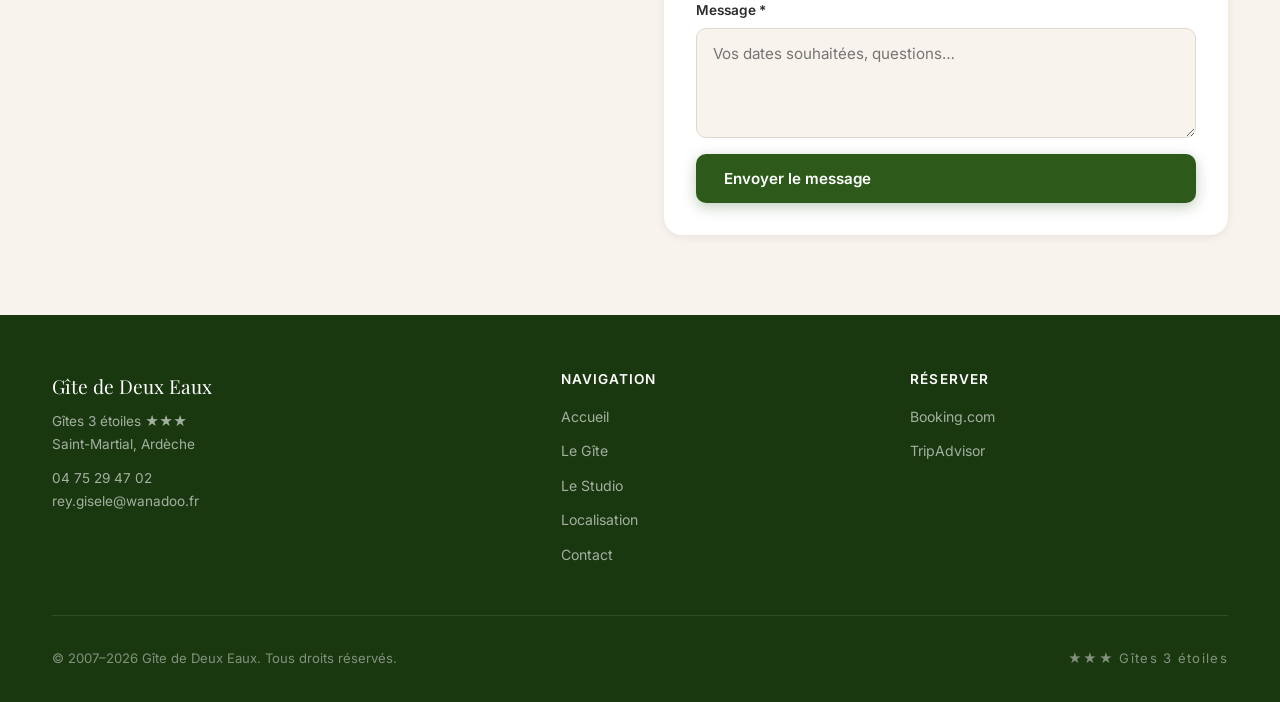
==== commit bb020198: "update price" ====
--- a/index.html
+++ b/index.html
@@ -199,7 +199,7 @@
           </div>
           <p>Maison spacieuse avec cuisine équipée, salon, terrasse et jardin. Lave-linge, lave-vaisselle, chauffage central, barbecue, parking.</p>
           <div class="prop-card__price">
-            À partir de <strong>380€</strong> / semaine
+            À partir de <strong>434€</strong> / semaine
           </div>
           <a href="location-gite-ardeche-deux-eaux-maison.html" class="btn btn--primary">Voir le gîte &rarr;</a>
         </div>
--- a/css/main.css
+++ b/css/main.css
@@ -86,7 +86,7 @@
   margin-bottom: .5rem;
 }
 .section__header h2 { margin-bottom: .75rem; }
-.section__header p { max-width: 540px; margin: 0 auto; }
+.section__header p { max-width: 630px; margin: 0 auto; }
 
 /* ===== BUTTONS ===== */
 .btn {
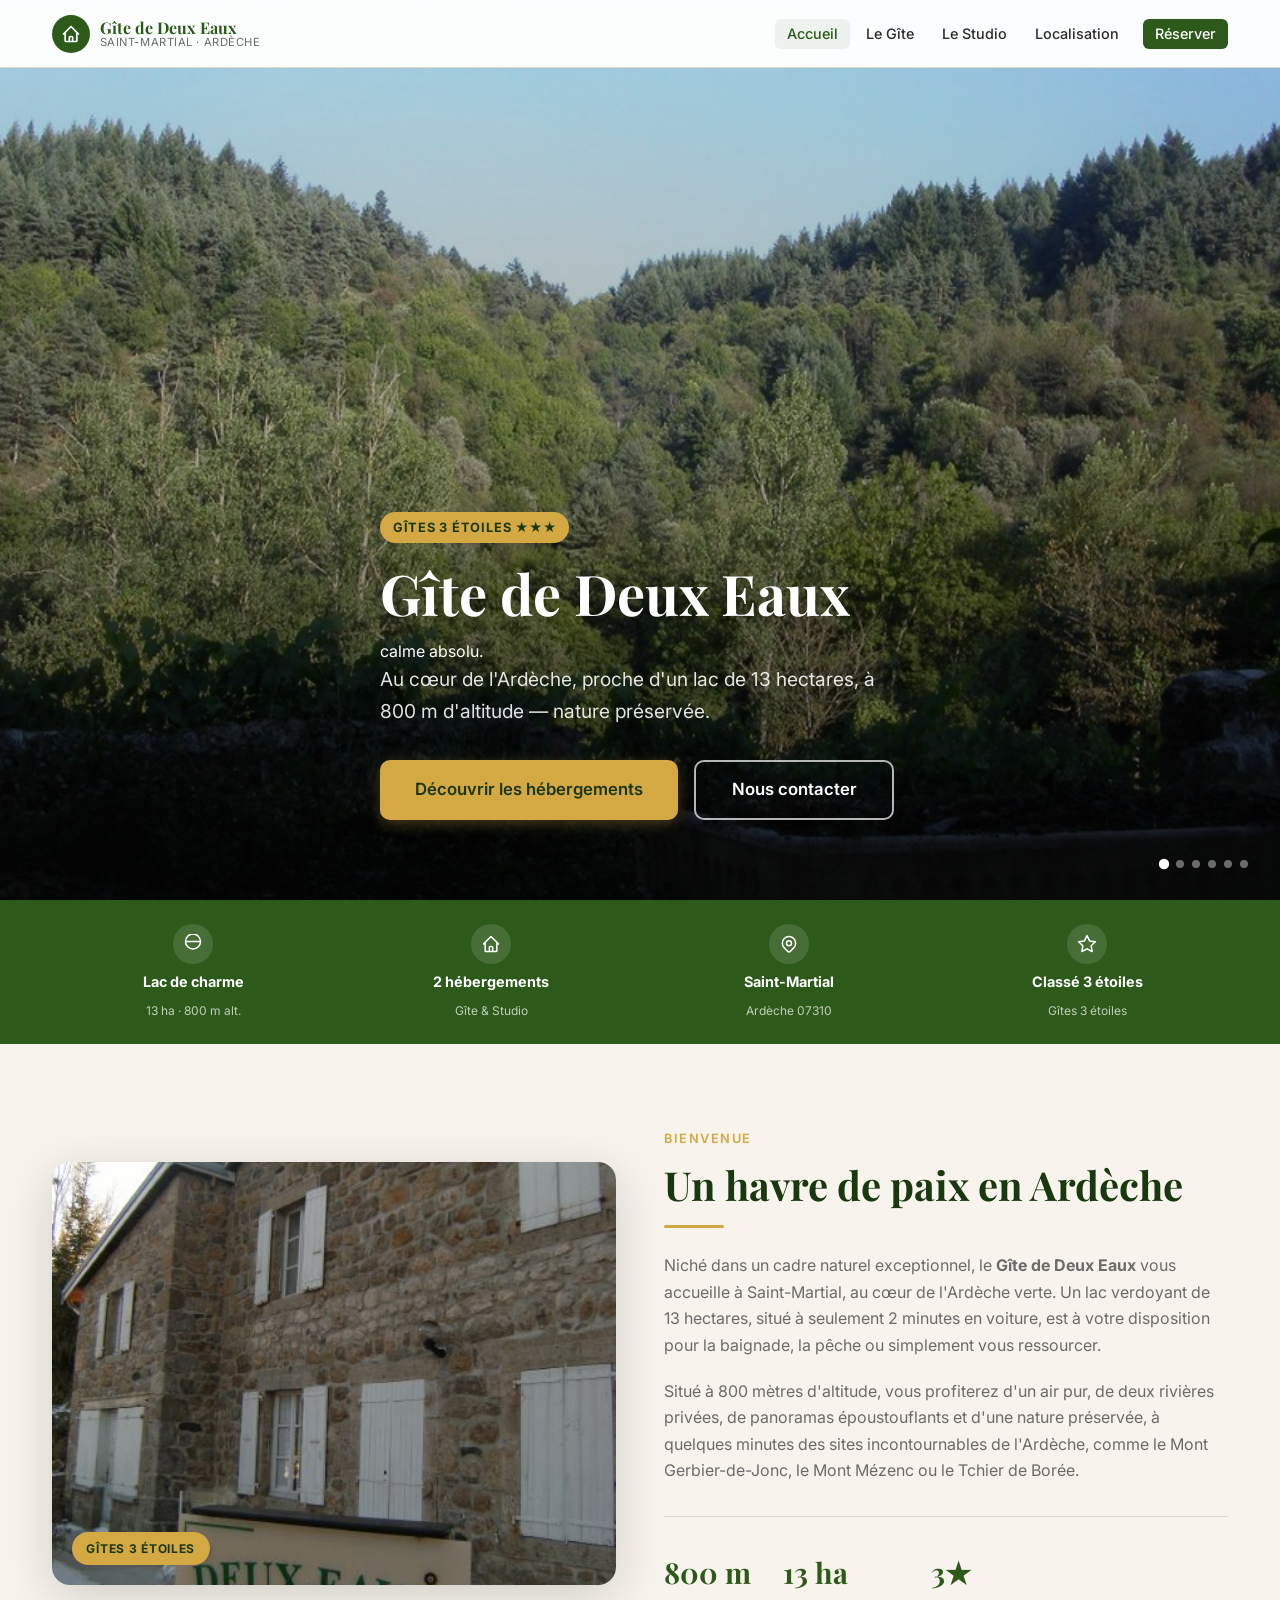
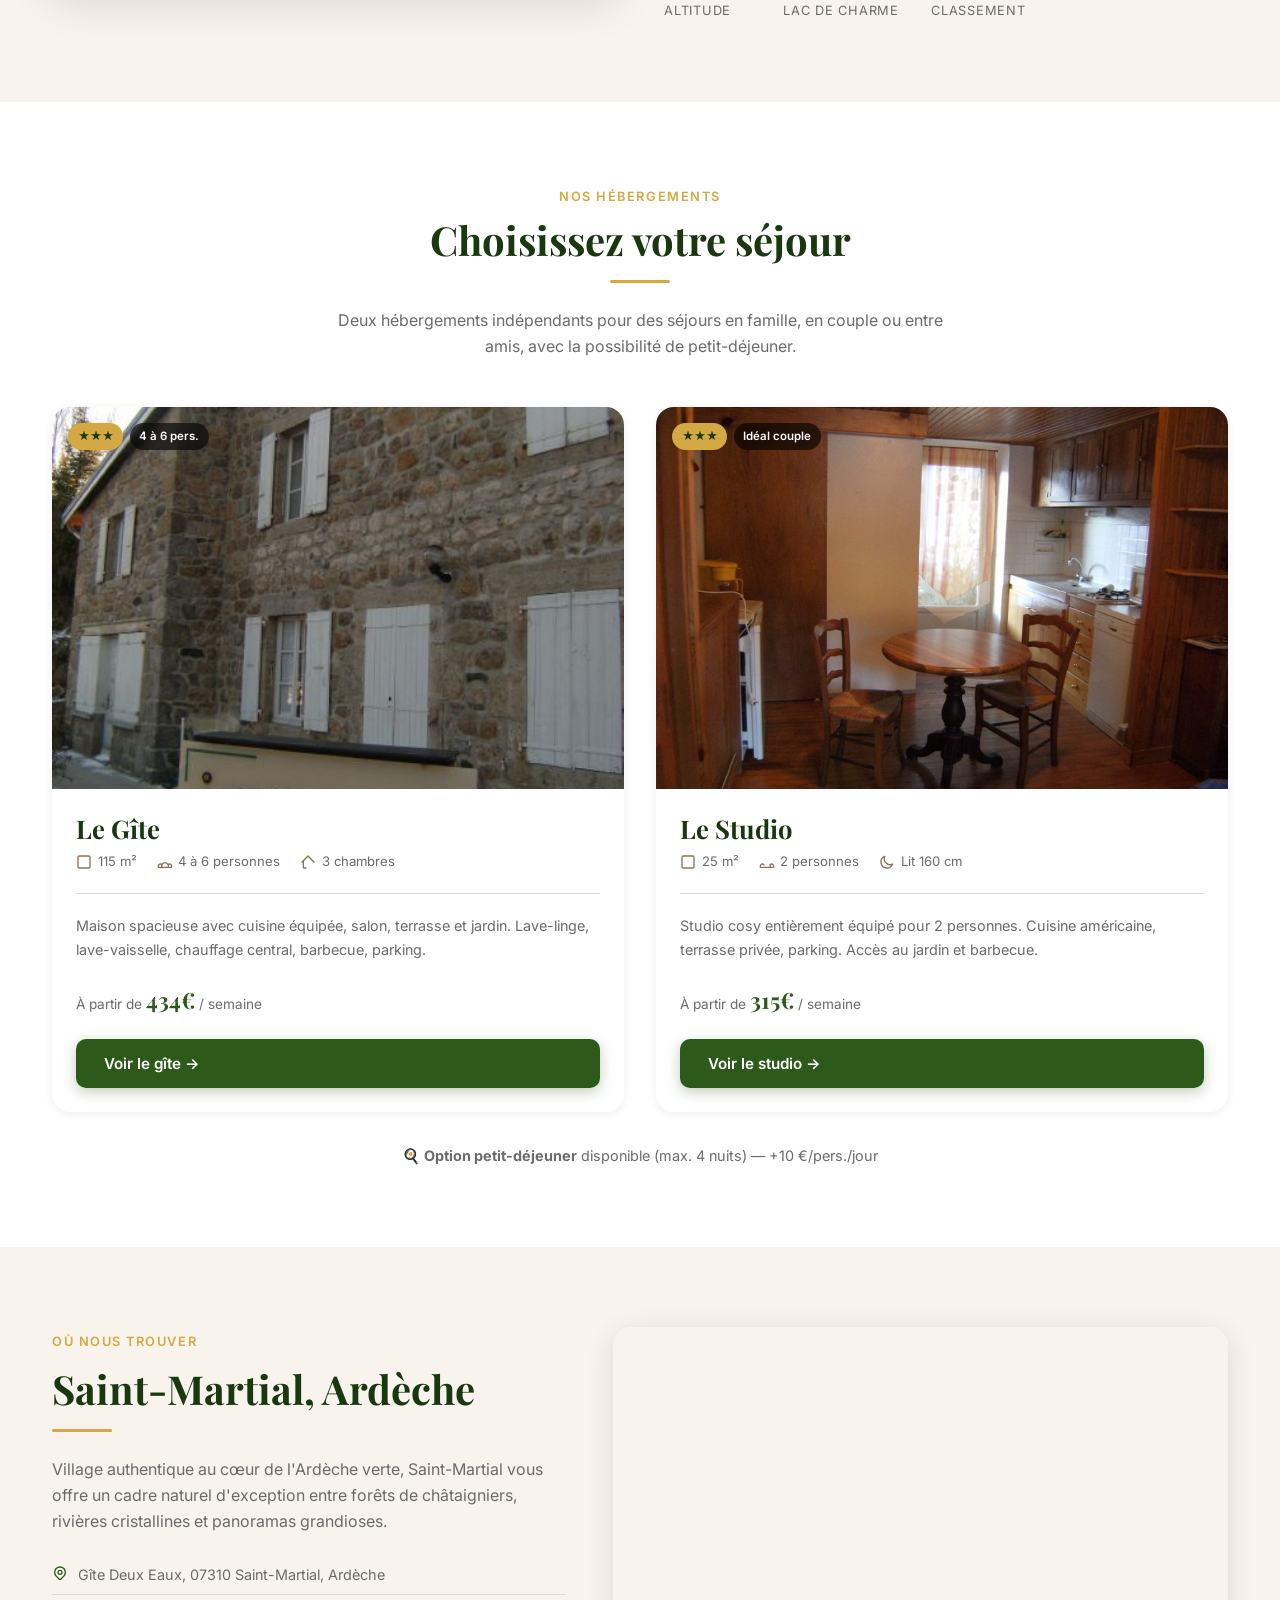
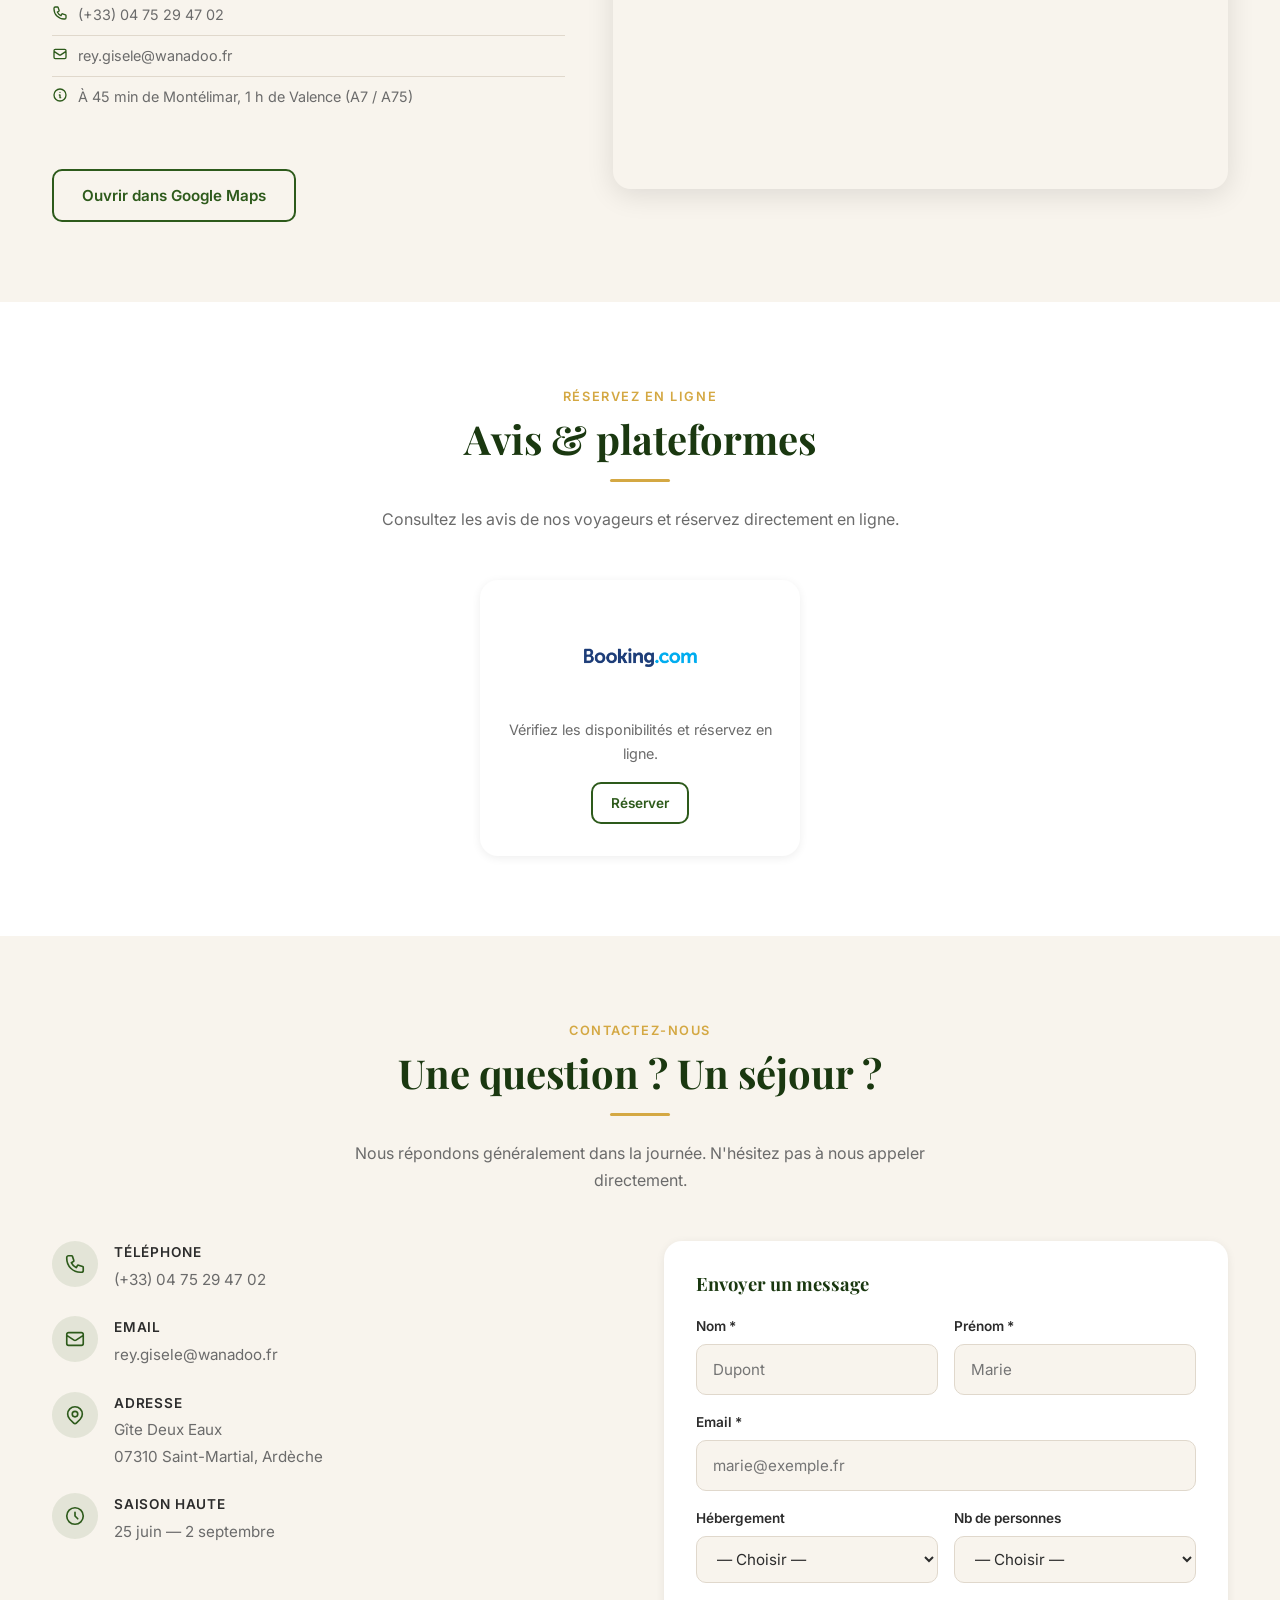
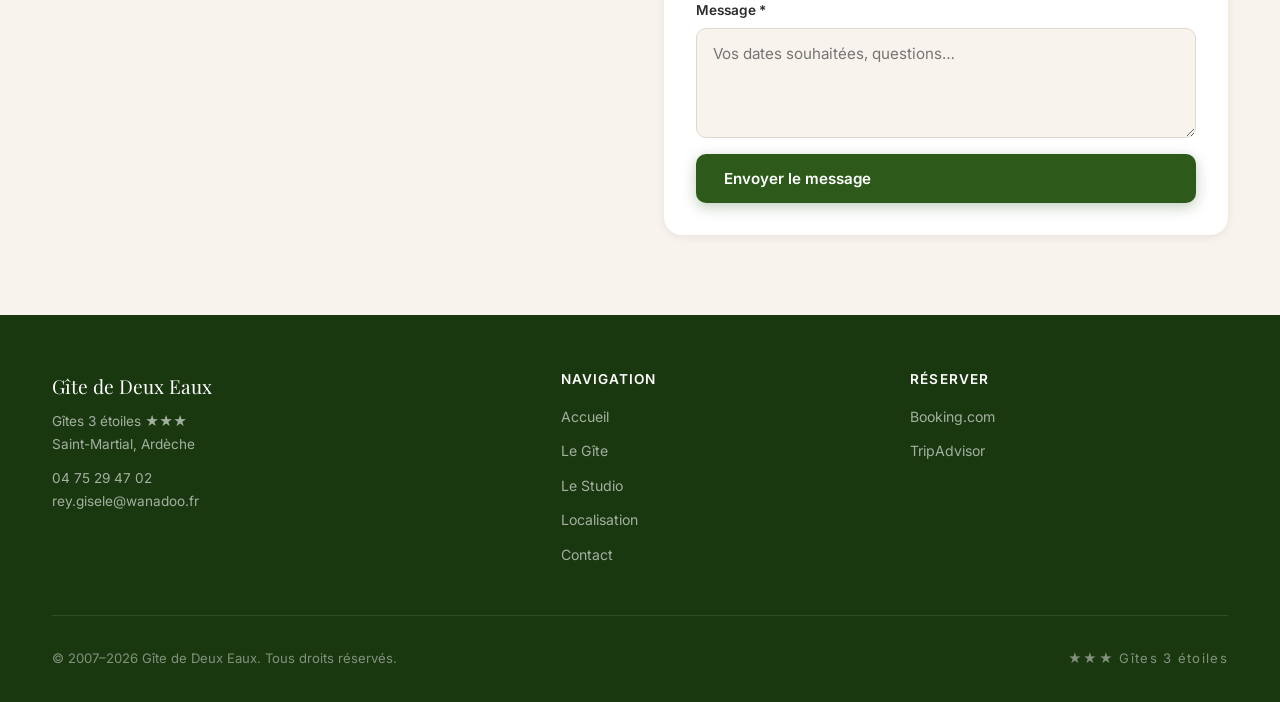
==== commit f15b785b: "update price ptidej" ====
--- a/index.html
+++ b/index.html
@@ -240,7 +240,7 @@
     </div>
 
     <p class="text-center mt-md" style="font-size:.9rem; color:var(--c-text-muted)">
-      &#x1F373; <strong>Option petit-déjeuner</strong> disponible (max. 4 nuits) — +7 €/pers./jour
+      &#x1F373; <strong>Option petit-déjeuner</strong> disponible (max. 4 nuits) — +10 €/pers./jour
     </p>
   </div>
 </section>
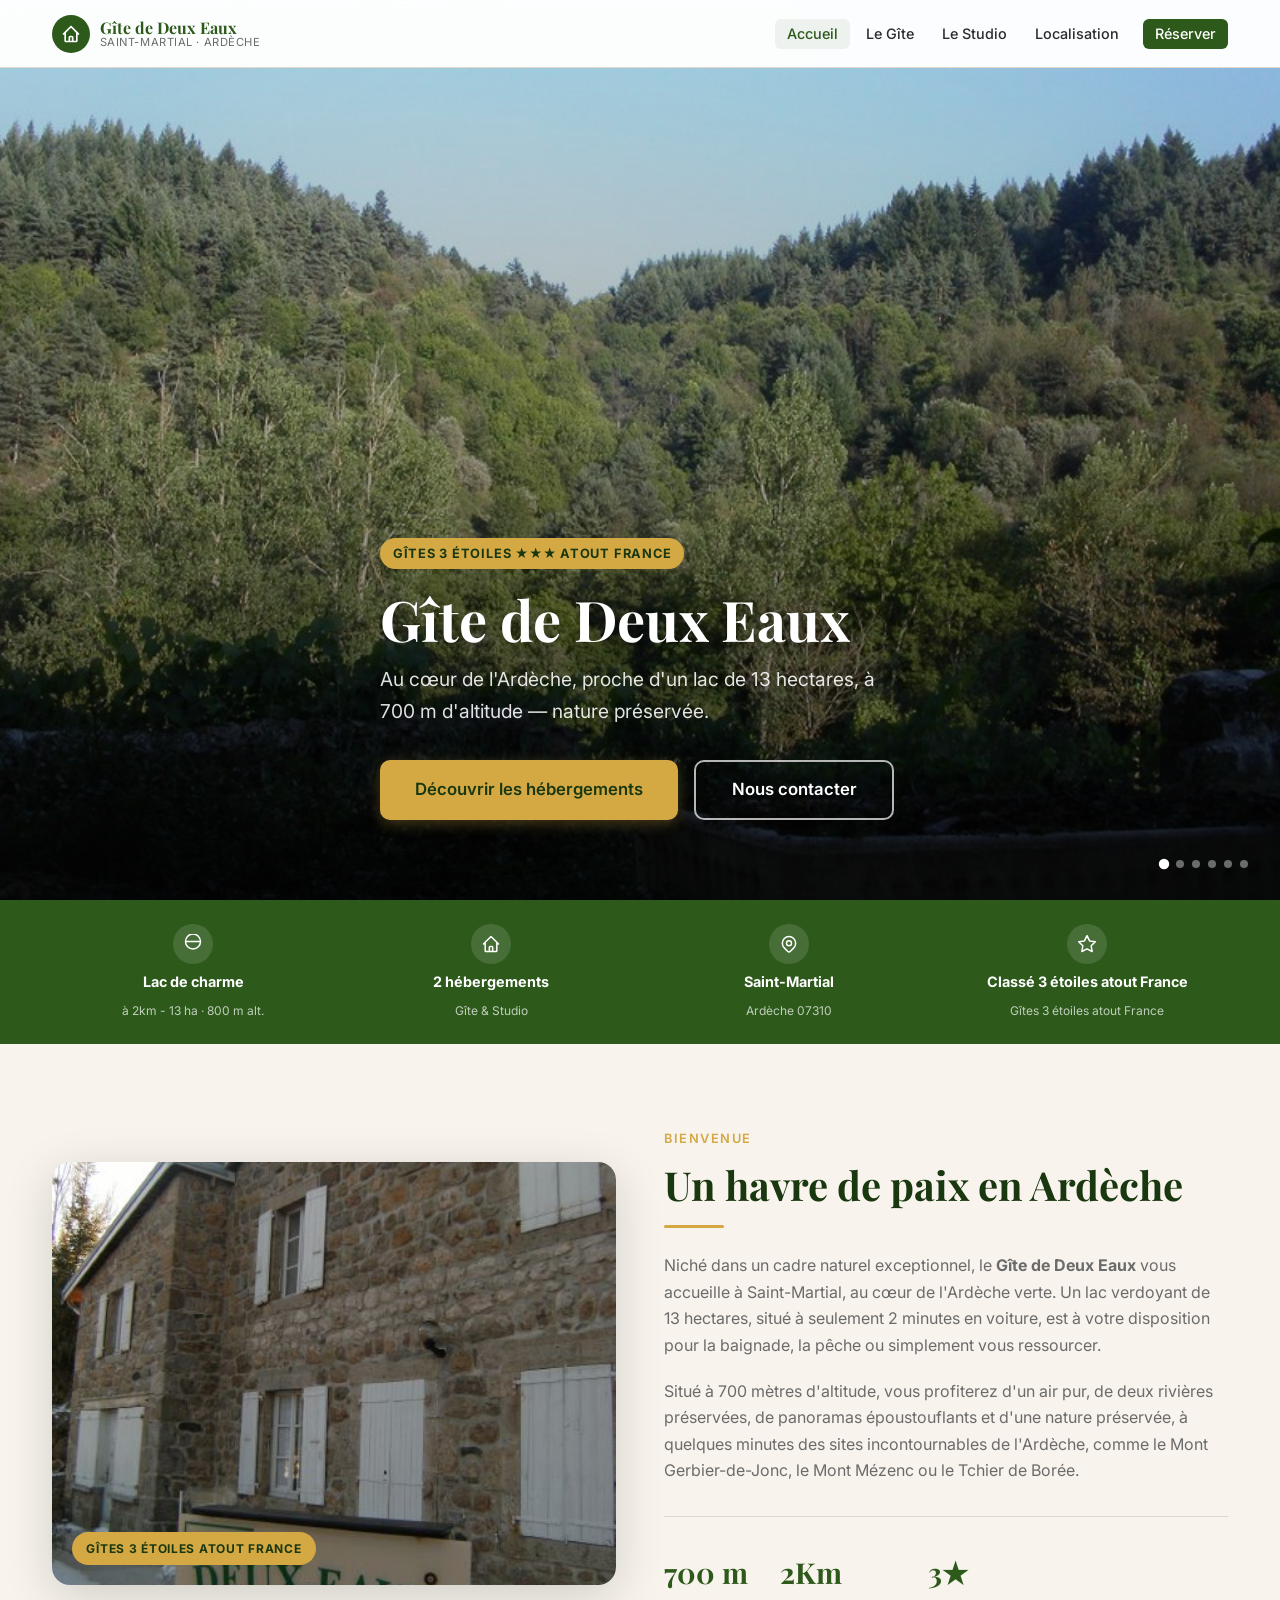
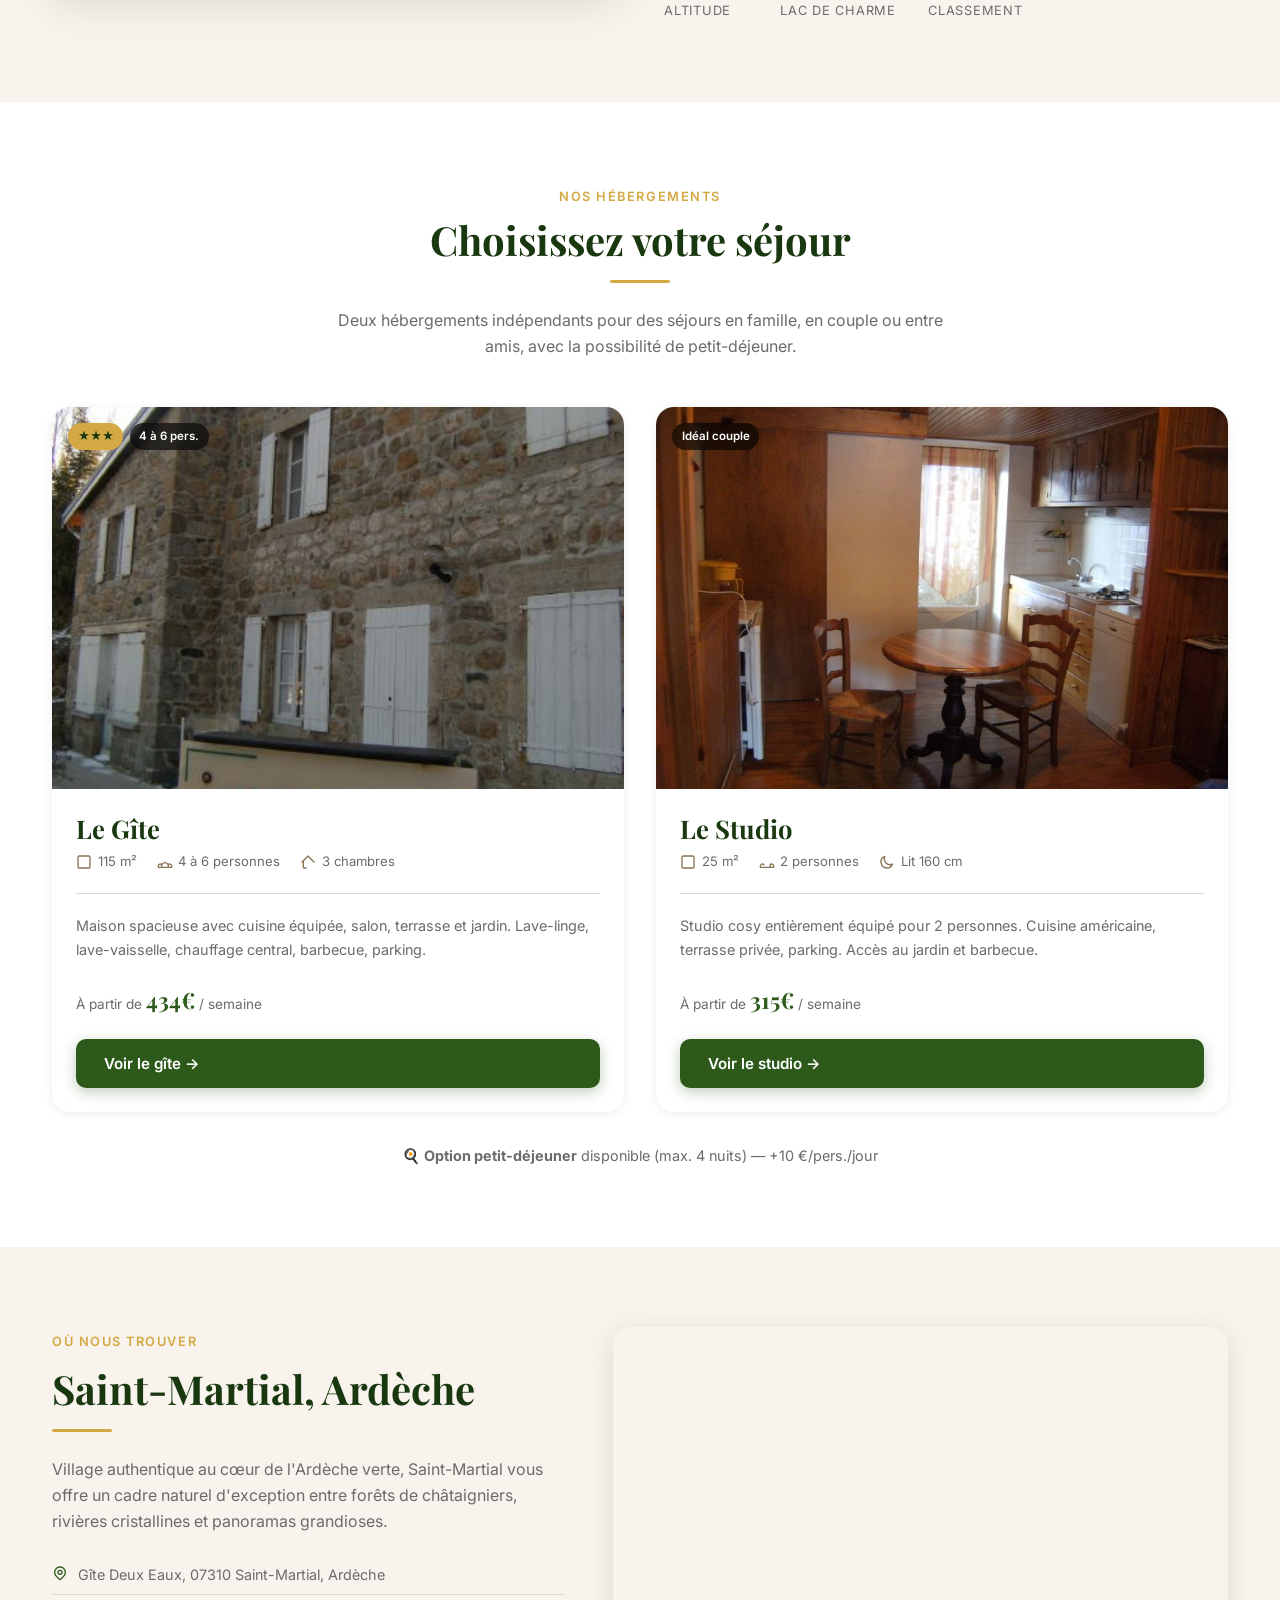
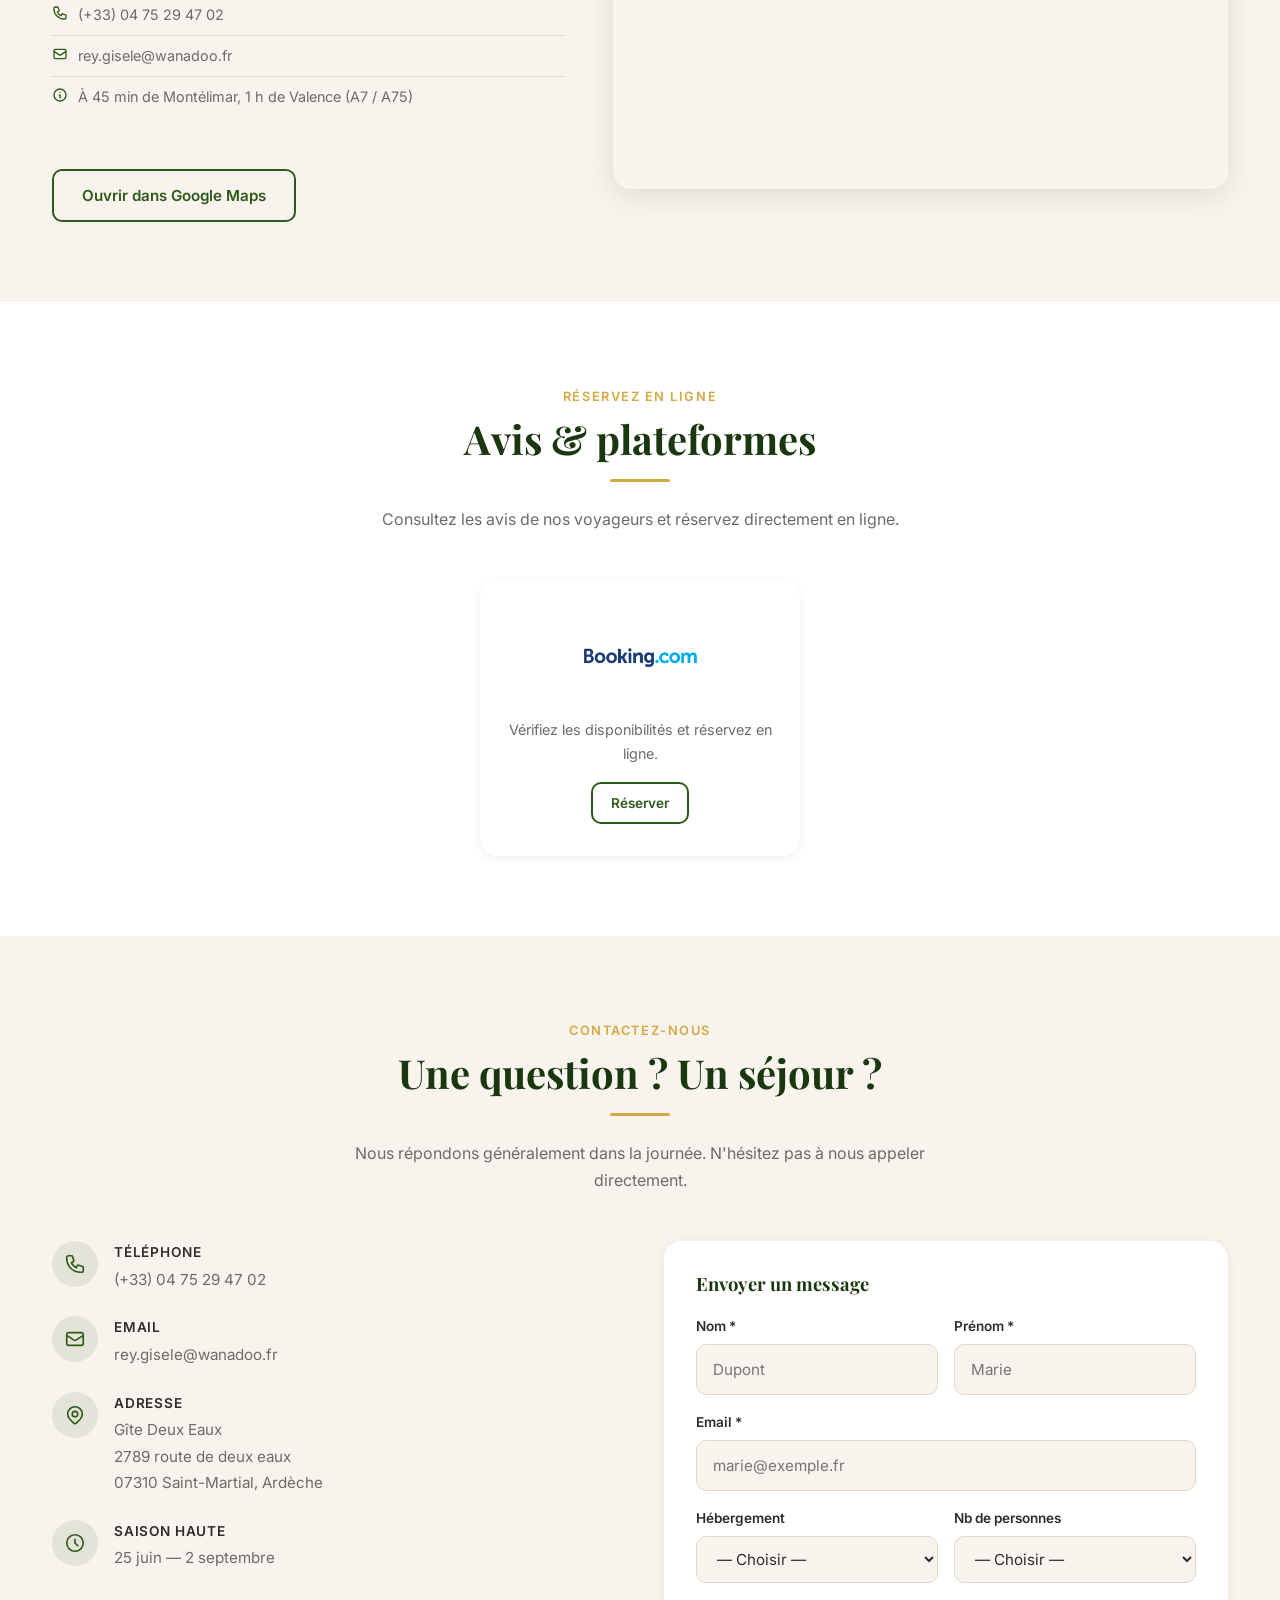
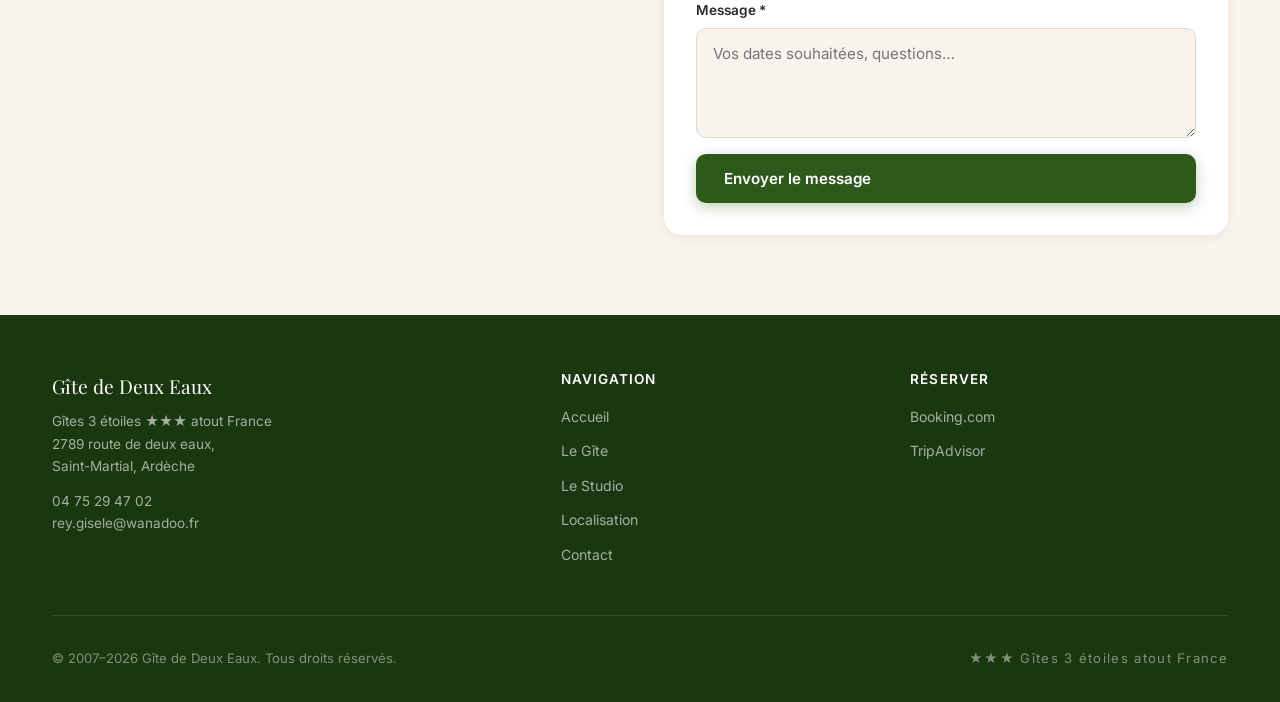
==== commit a873db88: "update" ====
--- a/index.html
+++ b/index.html
@@ -4,7 +4,7 @@
   <meta charset="UTF-8">
   <meta name="viewport" content="width=device-width, initial-scale=1.0">
   <title>Gîte de Deux Eaux — Location en Ardèche, Saint-Martial</title>
-  <meta name="description" content="Gîte de France 3 étoiles à Saint-Martial en Ardèche. Au bord d'un lac de 13 hectares, à 800 m d'altitude. Gîte 115 m² (4-6 pers.) et Studio 25 m² (2 pers.).">
+  <meta name="description" content="Gîte de France 3 étoiles à Saint-Martial en Ardèche. Au bord d'un lac de 13 hectares, à 700 m d'altitude. Gîte 115 m² (4-6 pers.) et Studio 25 m² (2 pers.).">
   <meta name="keywords" content="location gite ardeche, gite deux eaux, gite de france, gite saint martial, gite ardeche 3 etoiles">
   <link rel="canonical" href="https://giteardeche-deuxeaux.com/">
   <link rel="icon" href="gite.ico">
@@ -72,10 +72,10 @@
   <div class="hero__overlay" aria-hidden="true"></div>
   <div class="hero__content container">
     <span class="hero__badge">
-      Gîtes 3 étoiles &#x2605;&#x2605;&#x2605;
+      Gîtes 3 étoiles &#x2605;&#x2605;&#x2605; atout France
     </span>
-    <h1>Gîte de Deux Eaux</h1>calme absolu.
-    <p>Au cœur de l'Ardèche, proche d'un lac de 13 hectares, à 800 m d'altitude — nature préservée.</p>
+    <h1>Gîte de Deux Eaux</h1>
+    <p>Au cœur de l'Ardèche, proche d'un lac de 13 hectares, à 700 m d'altitude — nature préservée.</p>
     <div class="hero__actions">
       <a href="location-gite-ardeche-deux-eaux-maison.html" class="btn btn--accent btn--lg">Découvrir les hébergements</a>
       <a href="#contact" class="btn btn--outline btn--lg">Nous contacter</a>
@@ -100,7 +100,7 @@
           <svg viewBox="0 0 24 24"><path d="M3 9a9 9 0 0118 0M3 9c0 5 4 9 9 9s9-4 9-9M3 9h18" stroke-linecap="round" stroke-linejoin="round"/></svg>
         </div>
         <strong>Lac de charme</strong>
-        <span>13 ha · 800 m alt.</span>
+        <span>à 2km - 13 ha · 800 m alt.</span>
       </div>
       <div class="feature-item">
         <div class="feature-item__icon" aria-hidden="true">
@@ -120,8 +120,8 @@
         <div class="feature-item__icon" aria-hidden="true">
           <svg viewBox="0 0 24 24"><path d="M12 2l3.09 6.26L22 9.27l-5 4.87 1.18 6.88L12 17.77l-6.18 3.25L7 14.14 2 9.27l6.91-1.01L12 2z" stroke-linecap="round" stroke-linejoin="round"/></svg>
         </div>
-        <strong>Classé 3 étoiles</strong>
-        <span>Gîtes 3 étoiles</span>
+        <strong>Classé 3 étoiles atout France</strong>
+        <span>Gîtes 3 étoiles atout France</span>
       </div>
     </div>
   </div>
@@ -133,21 +133,21 @@
     <div class="intro__grid">
       <div class="intro__image fade-up">
         <img src="img/maison/1.JPG" alt="Vue extérieure du Gîte de Deux Eaux en Ardèche" loading="lazy" width="600" height="450">
-        <span class="intro__badge">Gîtes 3 étoiles</span>
+        <span class="intro__badge">Gîtes 3 étoiles atout France</span>
       </div>
       <div class="intro__text fade-up">
         <span class="eyebrow">Bienvenue</span>
         <h2>Un havre de paix en Ardèche</h2>
         <div class="separator"></div>
         <p>Niché dans un cadre naturel exceptionnel, le <strong>Gîte de Deux Eaux</strong> vous accueille à Saint-Martial, au cœur de l'Ardèche verte. Un lac verdoyant de 13 hectares, situé à seulement 2 minutes en voiture, est à votre disposition pour la baignade, la pêche ou simplement vous ressourcer.</p>
-        <p>Situé à 800 mètres d'altitude, vous profiterez d'un air pur, de deux rivières privées, de panoramas époustouflants et d'une nature préservée, à quelques minutes des sites incontournables de l'Ardèche, comme le Mont Gerbier-de-Jonc, le Mont Mézenc ou le Tchier de Borée.</p>
+        <p>Situé à 700 mètres d'altitude, vous profiterez d'un air pur, de deux rivières préservées, de panoramas époustouflants et d'une nature préservée, à quelques minutes des sites incontournables de l'Ardèche, comme le Mont Gerbier-de-Jonc, le Mont Mézenc ou le Tchier de Borée.</p>
         <div class="intro__stats">
           <div class="intro__stat">
-            <strong>800 m</strong>
+            <strong>700 m</strong>
             <span>Altitude</span>
           </div>
           <div class="intro__stat">
-            <strong>13 ha</strong>
+            <strong>2Km</strong>
             <span>Lac de charme</span>
           </div>
           <div class="intro__stat">
@@ -210,7 +210,6 @@
         <div class="prop-card__img">
           <img src="img/studio/1.JPG" alt="Le Studio — logement pour 2 personnes 25 m²" loading="lazy" width="600" height="400">
           <div class="prop-card__tags">
-            <span class="tag tag--accent">&#x2605;&#x2605;&#x2605;</span>
             <span class="tag">Idéal couple</span>
           </div>
         </div>
@@ -343,7 +342,7 @@
           </div>
           <div class="contact-item__text">
             <strong>Adresse</strong>
-            <span>Gîte Deux Eaux<br>07310 Saint-Martial, Ardèche</span>
+            <span>Gîte Deux Eaux<br>2789 route de deux eaux <br/>07310 Saint-Martial, Ardèche</span>
           </div>
         </div>
         <div class="contact-item">
@@ -413,7 +412,7 @@
     <div class="footer__grid">
       <div class="footer__brand">
         <span style="display:block; font-family:var(--font-heading); font-size:1.2rem; color:#fff; margin-bottom:.35rem">Gîte de Deux Eaux</span>
-        <p>Gîtes 3 étoiles &#x2605;&#x2605;&#x2605;<br>Saint-Martial, Ardèche</p>
+        <p>Gîtes 3 étoiles &#x2605;&#x2605;&#x2605; atout France<br>2789 route de deux eaux,<br/>Saint-Martial, Ardèche</p>
         <p style="margin-top:.75rem">
           <a href="tel:+33475294702" style="color:rgba(255,255,255,.6)">04 75 29 47 02</a><br>
           <a href="mailto:rey.gisele@wanadoo.fr" style="color:rgba(255,255,255,.6)">rey.gisele@wanadoo.fr</a>
@@ -439,7 +438,7 @@
     </div>
     <div class="footer__bottom">
       <p>&copy; 2007–2026 Gîte de Deux Eaux. Tous droits réservés.</p>
-      <p class="footer__stars">&#x2605;&#x2605;&#x2605; Gîtes 3 étoiles</p>
+      <p class="footer__stars">&#x2605;&#x2605;&#x2605; Gîtes 3 étoiles atout France</p>
     </div>
   </div>
 </footer>
